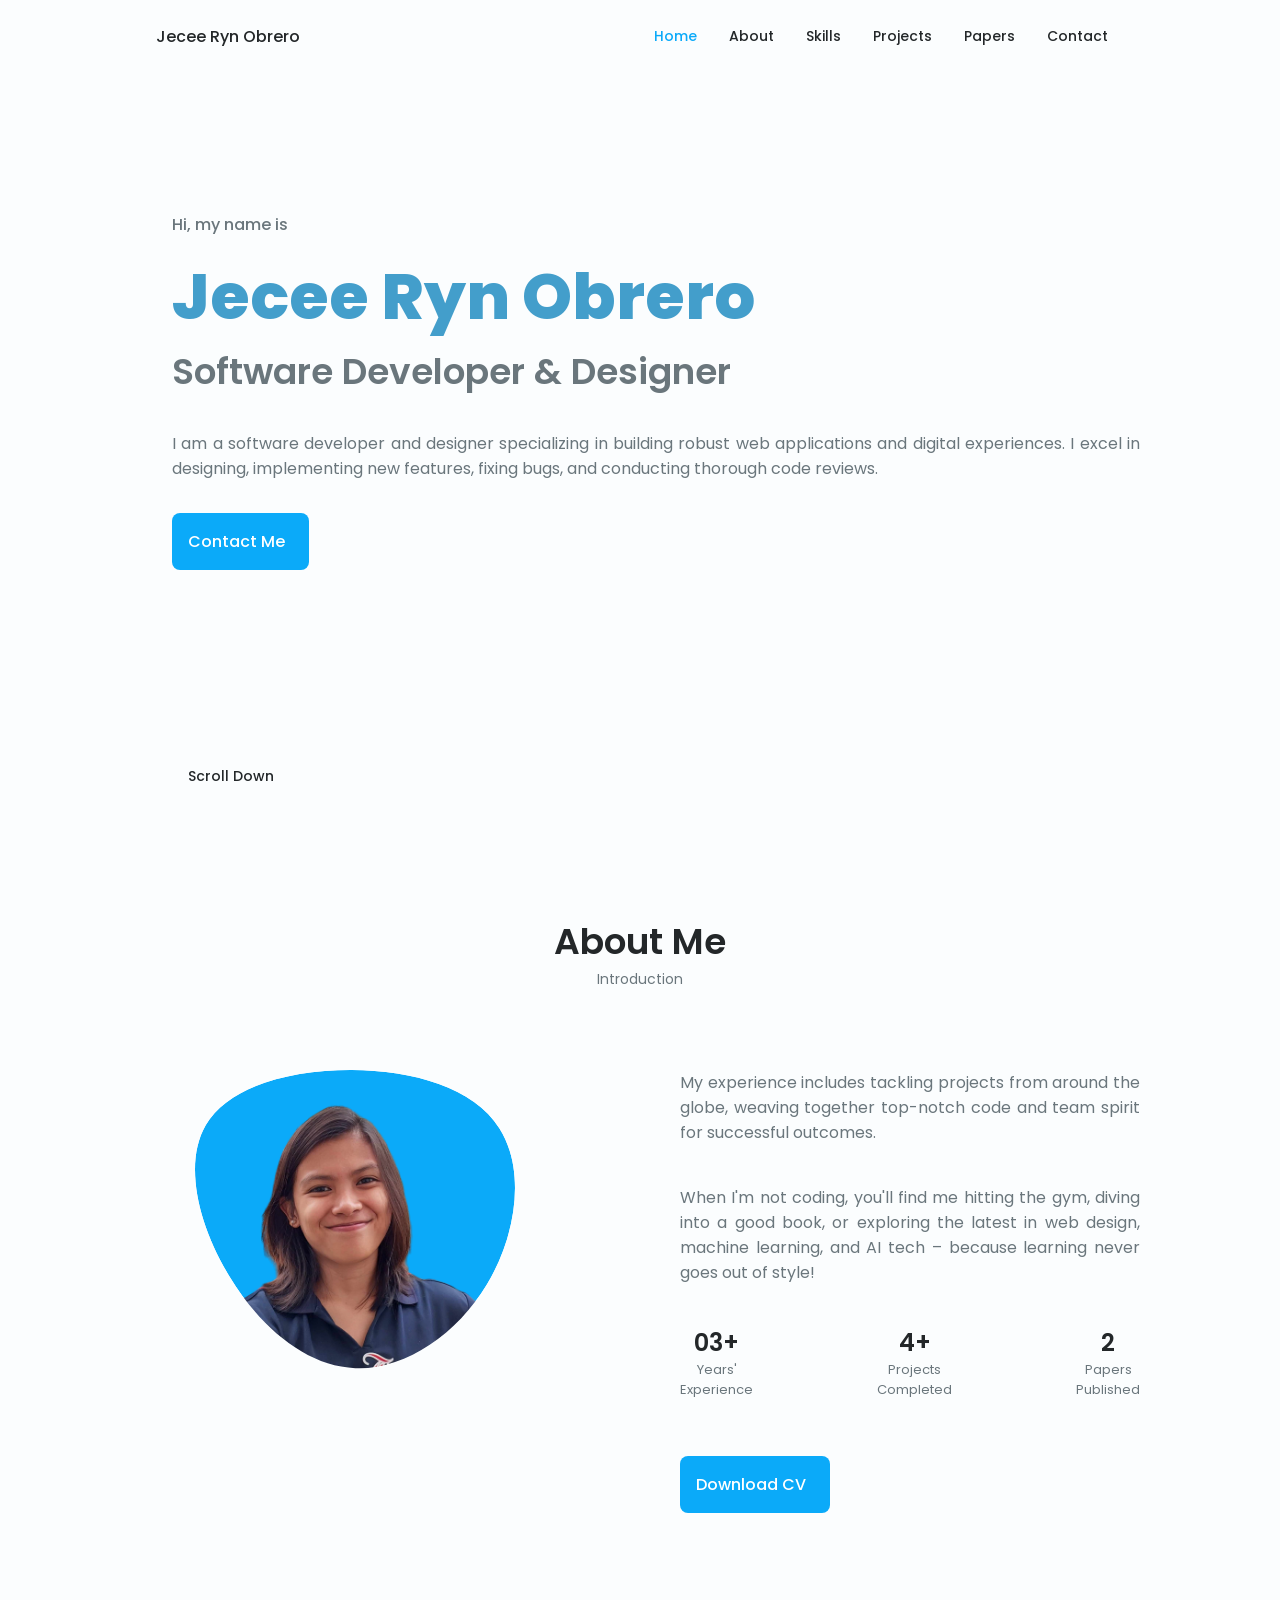
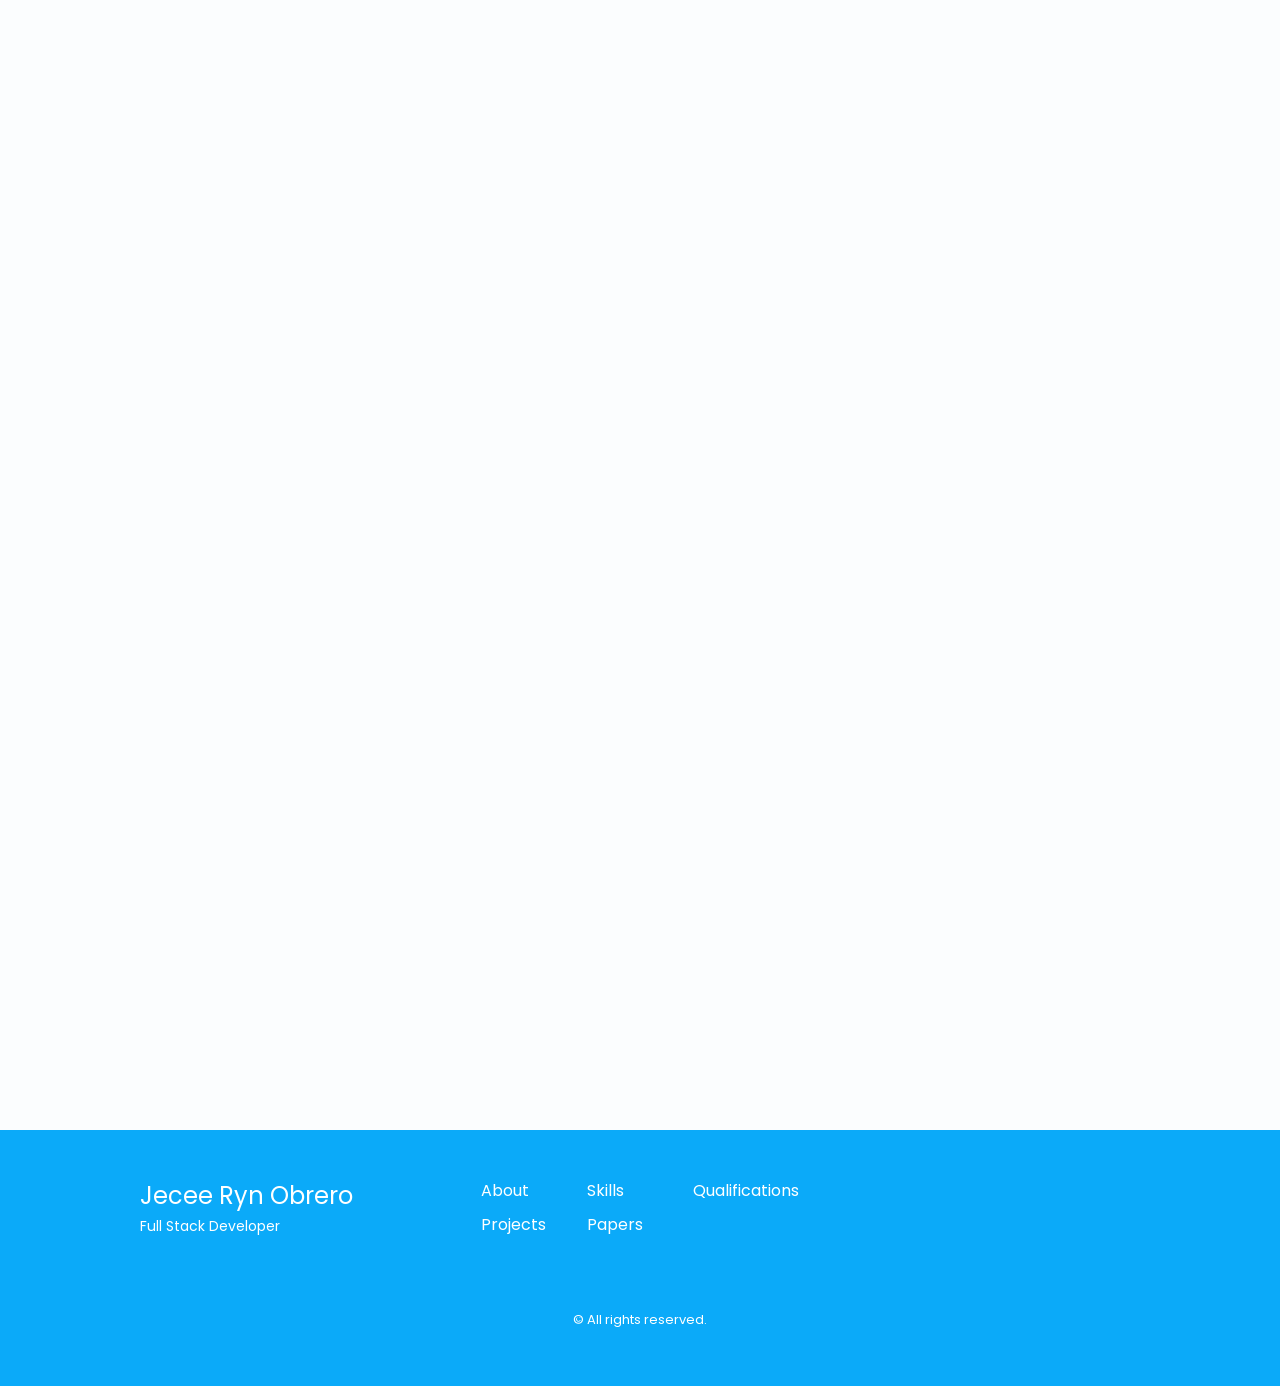
==== index.html @ e891c334 "Update qualifications, projects, and resume" ====
<!DOCTYPE html>
    <html lang="en">
    <head>
        <meta charset="UTF-8">
        <meta name="viewport" content="width=device-width, initial-scale=1.0">
       
        <!--==================== UNICONS ====================-->
        <link rel="stylesheet" href="https://unicons.iconscout.com/release/v4.0.0/css/line.css">
        
        <!--==================== SWIPER CSS ====================-->
        <link rel="stylesheet" href="assets/css/swiper-bundle.min.css">
        
        <!--==================== CSS ====================-->
        <link rel="stylesheet" href="assets/css/styles.css">

        <!--==================== TITLE and Meta Tags ====================-->
        <title>Jecee Ryn Obrero's Portfolio</title>
        <link rel="icon" type="image/png" href="assets/img/JECEE.png">

        <!-- HTML Meta Tags -->
        <meta name="description" content="A software developer specializing in building robust web applications and digital experiences.">

        <!-- Google tag (gtag.js) -->
        <script async src="https://www.googletagmanager.com/gtag/js?id=G-2367QRTG56"></script>
        <script src="https://code.jquery.com/jquery-3.6.0.min.js"></script>
        <script>
        window.dataLayer = window.dataLayer || [];
        function gtag(){dataLayer.push(arguments);}
        gtag('js', new Date());
        gtag('config', 'G-2367QRTG56');
        </script>

    </head>

    <body>
        <!--==================== HEADER ====================-->
        <header class="header" id="header">
            <nav class="nav container">
                <a href="#" class="nav__logo">Jecee Ryn Obrero</a>

                <div class="nav__menu" id="nav-menu">
                    <ul class="nav__list grid">
                        <li class="nav__item">
                            <a href="#home" class="nav__link active-link">
                                <i class="uil uil-estate nav__icon"></i> Home
                            </a>
                        </li>
                        <li class="nav__item">
                            <a href="#about" class="nav__link">
                                <i class="uil uil-user nav__icon"></i> About
                            </a>
                        </li>
                        <li class="nav__item">
                            <a href="#skills" class="nav__link">
                                <i class="uil uil-file-alt nav__icon"></i> Skills
                            </a>
                        </li>
                        <li class="nav__item">
                            <a href="#projects" class="nav__link">
                                <i class="uil uil-briefcase-alt nav__icon"></i> Projects
                            </a>
                        </li>
                        <li class="nav__item">
                            <a href="#paper" class="nav__link">
                                <i class="uil uil-scenery nav__icon"></i> Papers
                            </a>
                        </li>
                        <li class="nav__item">
                            <a href="#contact" class="nav__link">
                                <i class="uil uil-message nav__icon"></i> Contact
                            </a>
                        </li>
                    </ul>
                    <i class="uil uil-times nav__close" id="nav-close"></i>
                </div>

                <div class="nav__btns">
                    <!-- Theme Change Buttons -->
                    <i class="uil uil-moon change-theme" id="theme-button"></i>

                    <div class="nav__toggle" id="nav-toggle">
                        <i class="uil uil-apps"></i>
                    </div>
                </div>
            </nav>
        </header>

        <!--==================== MAIN ====================-->
        <main class="main">
            <!--==================== HOME ====================-->
            <section class="home section" id="home" data-id="home">
                <div class="home__container container grid">
                    <div class="home__content grid">
                        <div class="home__social">
                            <a href="https://www.linkedin.com/in/jecee-ryn-obrero/" target="_blank" class="home__social-icon">
                                <i class="uil uil-linkedin-alt"></i>
                            </a>
                            <a href="https://ieeexplore.ieee.org/author/37089257868" target="_blank" class="home__social-icon">
                                <i class="uil uil-book-open"></i>
                            </a>
                            <a href="https://github.com/jeceeobrero" target="_blank" class="home__social-icon">
                                <i class="uil uil-github-alt"></i>
                            </a>
                        </div>

                        <div class="home__data">
                            <h4 class="home__subtitle">Hi, my name is</h4>
                            <h1 class="home__title">Jecee Ryn Obrero</h1>
                            <h3 id="typing-text" class="home__position"></h3>
                            <p class="home__description">
                                I am a software developer and designer specializing in building robust web applications and digital experiences. 
                                I excel in designing, implementing new features, fixing bugs, and conducting thorough code reviews. 
                            </p>
                            <a href="#contact" class="button button--flex">
                                Contact Me <i class="uil uil-message button__icon"></i>
                            </a>
                        </div>
                    </div>

                    <div class="home__scroll">
                        <a href="#about" class="home__scroll-button button--flex">
                            <i class="uil uil-mouse-alt home__scroll-mouse"></i>
                            <span class="home__scroll-name">Scroll Down</span>
                            <i class="uil uil-arrow-down home__scroll-arrow"></i>
                        </a>
                    </div>
                </div>
            </section>

            <!--==================== ABOUT ====================-->
            <section class="about section" id="about" data-id="about">
                <h2 class="section__title">About Me</h2>
                <span class="section__subtitle">Introduction</span>

                <div class="about__container container grid">
                    <div class="about__img" alt="Jecee Ryn Obrero">
                        <svg class="home__blob" viewBox="0 0 200 187" xmlns="http://www.w3.org/2000/svg" xmlns:xlink="http://www.w3.org/1999/xlink">
                            <mask id="mask0" mask-type="alpha">
                                <path d="M190.312 36.4879C206.582 62.1187 201.309 102.826 182.328 134.186C163.346 165.547 
                                130.807 187.559 100.226 186.353C69.6454 185.297 41.0228 161.023 21.7403 129.362C2.45775 
                                97.8511 -7.48481 59.1033 6.67581 34.5279C20.9871 10.1032 59.7028 -0.149132 97.9666 
                                0.00163737C136.23 0.303176 174.193 10.857 190.312 36.4879Z"/>
                            </mask>
                            <g mask="url(#mask0)">
                                <path d="M190.312 36.4879C206.582 62.1187 201.309 102.826 182.328 134.186C163.346 
                                165.547 130.807 187.559 100.226 186.353C69.6454 185.297 41.0228 161.023 21.7403 
                                129.362C2.45775 97.8511 -7.48481 59.1033 6.67581 34.5279C20.9871 10.1032 59.7028 
                                -0.149132 97.9666 0.00163737C136.23 0.303176 174.193 10.857 190.312 36.4879Z"/>

                                <image class="home__blob-img" x='12' y='18' xlink:href="assets/img/JECEE.png"/>
                            </g>
                        </svg>
                    </div>


                    <div class="about__data">
                        <p class="about__description">
                            My experience includes tackling projects from around the globe, weaving together top-notch code and team spirit for successful outcomes.
                        </p>
                        <p class="about__description">
                            When I'm not coding, you'll find me hitting the gym, diving into a good book, or exploring the latest in 
                            web design, machine learning, and AI tech – because learning never goes out of style!
                        </p>
                        <div class="about__info">
                            <div>
                                <span class="about__info-title">03+</span>
                                <span class="about__info-name">Years' <br> Experience</span>
                            </div>

                            <div>
                                <span class="about__info-title">4+</span>
                                <span class="about__info-name">Projects <br> Completed</span>
                            </div>

                            <div>
                                <span class="about__info-title">2</span>
                                <span class="about__info-name">Papers <br> Published</span>
                            </div>
                        </div>

                        <div class="about__buttons">
                            <a download="" href="assets/pdf/OBRERO_RESUME_UPDATED.pdf" class="button button--flex">
                                Download CV<i class="uil uil-download-alt button__icon"></i>
                            </a>
                        </div>
                    </div>
                </div>
            </section>

            <!--==================== SKILLS ====================-->
            <section class="skills section" id="skills" data-id="skills">
                <h2 class="section__title">Skills</h2>
                <span class="section__subtitle">Competence</span>

                <div class="skills__container container grid">
                    <div>
                        <!--==================== SKILLS 1 ====================-->
                        <div class="skills__content">
                            <div class="skills__header">
                                <i class="uil uil-arrow skills__icon skills__icon"></i>
                                <div>
                                    <h1 class="skills__titles">Frontend</h1>
                                </div>
                            </div>

                            <div class="skills__list grid">
                                <div class="skills__data">
                                    <div class="skills__titles">
                                        <h3 class="skills__name">HTML</h3>
                                    </div>
                                </div>

                                <div class="skills__data">
                                    <div class="skills__titles">
                                        <h3 class="skills__name">CSS3</h3>
                                    </div>
                                </div> 

                                <div class="skills__data">
                                    <div class="skills__titles">
                                        <h3 class="skills__name">Bootstrap</h3>
                                    </div>
                                </div>

                                <div class="skills__data">
                                    <div class="skills__titles">
                                        <h3 class="skills__name">JavaScript</h3>
                                    </div>
                                </div>

                                <div class="skills__data">
                                    <div class="skills__titles">
                                        <h3 class="skills__name">ReactJS</h3>
                                    </div>
                                </div>

                                <div class="skills__data">
                                    <div class="skills__titles">
                                        <h3 class="skills__name">Angular</h3>
                                    </div>
                                </div>

                            </div>
                        </div>

                        <!--==================== SKILLS 2 ====================-->
                        <div class="skills__content">
                            <div class="skills__header">
                                <i class="uil uil-cloud skills__icon"></i>
                                <div>
                                    <h1 class="skills__titles">Cloud Services</h1>
                                </div>
                            </div>

                            <div class="skills__list grid">
                                <div class="skills__data">
                                    <div class="skills__titles">
                                        <h3 class="skills__name">AWS</h3>
                                    </div>
                                </div>

                                <div class="skills__data">
                                    <div class="skills__titles">
                                        <h3 class="skills__name">Microsoft Azure</h3>
                                    </div>
                                </div>

                            </div>
                        </div>                        
                    </div>

                    <div>
                        <!--==================== SKILLS 3 ====================-->
                        <div class="skills__content">
                            <div class="skills__header">
                                <i class="uil uil-brackets-curly skills__icon"></i>
                                <div>
                                    <h1 class="skills__titles">Backend</h1>
                                </div>
                            </div>

                            <div class="skills__list grid">
                                <div class="skills__data">
                                    <div class="skills__titles">
                                        <h3 class="skills__name">Python</h3>
                                    </div>
                                </div>

                                <div class="skills__data">
                                    <div class="skills__titles">
                                        <h3 class="skills__name">Java</h3>
                                    </div>
                                </div>

                                <div class="skills__data">
                                    <div class="skills__titles">
                                        <h3 class="skills__name">PHP</h3>
                                    </div>
                                </div>

                                <div class="skills__data">
                                    <div class="skills__titles">
                                        <h3 class="skills__name">C#</h3>
                                    </div>
                                </div>

                            </div>
                        </div>  

                        <!--==================== SKILLS 4 ====================-->
                        <div class="skills__content">
                            <div class="skills__header">
                                <i class="uil uil-code-branch skills__icon"></i>
                                <div>
                                    <h1 class="skills__titles">Tools</h1>
                                </div>
                            </div>

                            <div class="skills__list grid">

                                <div class="skills__data">
                                    <div class="skills__titles">
                                        <h3 class="skills__name">Git | GitHub</h3>
                                    </div>
                                </div>
                                
                                <div class="skills__data">
                                    <div class="skills__titles">
                                        <h3 class="skills__name">Jira</h3>
                                        <!--<span class="skills__number">Proficient</span>--> 
                                    </div>
                                </div>

                                <div class="skills__data">
                                    <div class="skills__titles">
                                        <h3 class="skills__name">Confluence</h3>
                                    </div>
                                </div>

                                <div class="skills__data">
                                    <div class="skills__titles">
                                        <h3 class="skills__name">Docker</h3>
                                    </div>
                                </div>

                            </div>
                        </div>  

                    </div> 

                    <div>
                        <!--==================== SKILLS 5 ====================-->
                        <div class="skills__content">
                            <div class="skills__header">
                                <i class="uil uil-database skills__icon"></i>
                                <div>
                                    <h1 class="skills__titles">Database</h1>
                                </div>
                            </div>

                            <div class="skills__list grid">
                                <div class="skills__data">
                                    <div class="skills__titles">
                                        <h3 class="skills__name">SQL</h3>
                                    </div>
                                </div>

                                <div class="skills__data">
                                    <div class="skills__titles">
                                        <h3 class="skills__name">MySQL</h3>
                                    </div>
                                </div>

                                <div class="skills__data">
                                    <div class="skills__titles">
                                        <h3 class="skills__name">PostgreSQL</h3>
                                    </div>
                                </div>

                                <div class="skills__data">
                                    <div class="skills__titles">
                                        <h3 class="skills__name">Oracle</h3>
                                    </div>
                                </div>

                            </div>
                        </div>  

                        <!--==================== SKILLS 6 ====================-->
                        <div class="skills__content">
                            <div class="skills__header">
                                <i class="uil uil-edit skills__icon"></i>
                                <div>
                                    <h1 class="skills__titles">Design & CMS</h1>
                                </div>
                            </div>

                            <div class="skills__list grid">

                                <div class="skills__data">
                                    <div class="skills__titles">
                                        <h3 class="skills__name">Figma</h3>
                                    </div>
                                </div>
                                
                                <div class="skills__data">
                                    <div class="skills__titles">
                                        <h3 class="skills__name">Adobe Photoshop</h3>
                                        <!--<span class="skills__number">Proficient</span>--> 
                                    </div>
                                </div>

                                <div class="skills__data">
                                    <div class="skills__titles">
                                        <h3 class="skills__name">Google Sites</h3>
                                    </div>
                                </div>

                                <div class="skills__data">
                                    <div class="skills__titles">
                                        <h3 class="skills__name">WordPress</h3>
                                    </div>
                                </div>

                            </div>
                        </div>  

                    </div>
                </div>
            </section>

            <!--==================== QUALIFICATION ====================-->
            <section class="qualification section">
                <h2 class="section__title">Qualifications</h2>
                <span class="section__subtitle">Professional and Academic Career</span>

                <div class="qualification__container container">
                    <div class="qualification__tabs">
                        <div class="qualification__button button--flex qualification__active" data-target="#work">
                            <i class="uil uil-briefcase-alt qualification__icon"></i>
                            Work
                        </div>
                        <div class="qualification__button button--flex" data-target="#education">
                            <i class="uil uil-graduation-cap qualification__icon"></i>
                            Education
                        </div>
                    </div>
                    <div class="qualification__sections">
                        <div class="qualification__content qualification__active" data-content id="work">
                            <!--==================== QUALIFICATION  1 ====================-->
                            <div class="qualification__data">
                               <div></div>
                               <div>
                                   <span class="qualification__rounder"></span>
                                   <span class="qualification__line"></span>
                               </div>

                               <div>
                                    <h3 class="qualification__title">Fullstack Developer and UI/UX Designer</h3>
                                    <span class="qualification__subtitle">Offsure</span>
                                    <span class="qualification__achievements">Achievements:</span>
                                    <ul class="qualification__description">
                                        <li>Led the UI/UX redesign and development of new features for an existing application, resulting in increased client acquisition</li>
                                    </ul>
                               </div>

                           </div>

                            <!--==================== QUALIFICATION  2 ====================-->
                            <div class="qualification__data">
                               <div>
                                   <h3 class="qualification__title">Associate Technical Specialist II</h3>
                                   <span class="qualification__subtitle">Alliance Software Inc.</span>
                                   <span class="qualification__achievements">Achievements:</span>
                                   <ul class="qualification__description">
                                        <li>Spearheaded the overhaul of a large-scale system and led team in software design, bug fixes, enhancements, and new features</li>
                                    </ul>
                               </div>
                               <div>
                                   <span class="qualification__rounder"></span>
                                   <span class="qualification__line"></span>
                               </div>
                           </div>

                            <!--==================== QUALIFICATION  3 ====================-->
                            <div class="qualification__data">
                               <div></div>
                               <div>
                                   <span class="qualification__rounder"></span>
                                   <span class="qualification__line"></span>
                               </div>

                               <div>
                                    <h3 class="qualification__title">Technical Specialist II</h3>
                                    <span class="qualification__subtitle">Alliance Software Inc.</span>
                                    <span class="qualification__achievements">Achievements:</span>
                                    <ul class="qualification__description">
                                        <li>Implemented best practices and optimized API usage and provided training to new members for rapid onboarding</li>
                                    </ul>
                               </div>

                           </div>

                            <!--==================== QUALIFICATION  4 ====================-->
                            <div class="qualification__data">
                                <div>
                                    <h3 class="qualification__title">Intern</h3>
                                    <span class="qualification__subtitle">Accenture</span>
                                    <span class="qualification__achievements">Achievements:</span>
                                    <ul class="qualification__description">
                                        <li>Created test conditions/scripts, and log defects ensuring quality assurance of the project</li>
                                    </ul>
                                </div>
                                <div>
                                    <span class="qualification__rounder"></span>
                                    <span class="qualification__line"></span>
                                </div>
                            </div>

                            <!--==================== QUALIFICATION  5 ====================-->
                            <div class="qualification__data">
                                <div></div>
                                <div>
                                    <span class="qualification__rounder"></span>
                                    <span class="qualification__line"></span>
                                </div>
 
                                <div>
                                    <h3 class="qualification__title">Web Designer and Developer</h3>
                                    <span class="qualification__subtitle">Women's Real Estate Investors Network</span>
                                    <span class="qualification__achievements">Achievements:</span>
                                    <ul class="qualification__description">
                                        <li>Designed, developed, and published websites for client's real estate businesses</li>
                                    </ul>
                                </div>
 
                            </div>

                            <div class="qualification__data">
                                <div>
                                </div>
                                <div>
                                <span class="qualification__rounder"></span>
                                </div>
                            </div>
                       </div>

                       <div class="qualification__content" data-content id="education">
                        <!--==================== QUALIFICATION 2 ====================-->
                        <div class="qualification__data">
                           <div>
                                <span class="qualification__degree">B.S.</span>
                                <h3 class="qualification__title">Computer Science</h3>
                                <span class="qualification__subtitle">Cebu Institute of Technology - University</span>
                                <div class="qualification__calendar">
                                    <i class="uil uil-calendar-alt"></i>
                                    2022
                                </div>
                                <ul class="qualification__description">
                                    <li>Graduated as Magna Cum Laude with 4.86 / 5.00 GPA</li>
                                    <li>Presented and published 2 papers in IEEE</li>
                                    <li>Passed the PhilNITS FE</li>
                                </ul>
                           </div>
                           <div>
                               <span class="qualification__rounder"></span>
                               <span class="qualification__line"></span>
                           </div>
                       </div>

                        <!--==================== QUALIFICATION  3 ====================-->
                        <div class="qualification__data">
                           <div>
                           </div>
                           <div>
                               <span class="qualification__rounder"></span>
                           </div>
                       </div>
                   </div>

                    </div>
                </div>
            </section>

            <!--==================== PROJECTS ====================-->
            <section class="projects section" id="application" data-id="application">
                <h2 class="section__title">Application Projects</h2>
                <span class="section__subtitle">Involved Application Projects</span>

                <div class="projects__container container grid">
                    <!--==================== PROJECTS 1 ====================-->
                    <div class="projects__content">
                        <div class="projects__description">
                            <i class="uil uil-globe projects__icon"></i>
                            <h3 class="projects__title">Enterprise Sustainable Procurement Analytics Platform</h3>
                        </div>
                    </div> 

                    <!--==================== PROJECTS 2 ====================-->
                    <div class="projects__content">
                        <div class="projects__description">
                            <i class="uil uil-house-user projects__icon"></i>
                            <h3 class="projects__title">Real Estate Web Applications</h3>
                        </div>
                    </div> 

                    <!--==================== PROJECTS 3 ====================-->
                    <div class="projects__content">
                        <div class="projects__description">
                            <i class="uil uil-server-network projects__icon"></i>
                            <h3 class="projects__title">Network Information System</h3>
                        </div>
                    </div>         

                    <!--==================== PROJECTS 4 ====================-->
                    <div class="projects__content">
                        <div class="projects__description">
                            <i class="uil uil-shopping-bag projects__icon"></i>
                            <h3 class="projects__title">ECommerce Application</h3>
                        </div>
                    </div>

                    <!--==================== PROJECTS 5 ====================-->
                    <div class="projects__content">
                        <div class="projects__description">
                            <i class="uil uil-plane-departure projects__icon"></i>
                            <h3 class="projects__title">Flight Booking System</h3>
                        </div>
                    </div>
            </section>

            <section class="projects section" id="projects" data-id="projects">
                <h2 class="section__title">Design</h2>
                <span class="section__subtitle">Involved Design Projects</span>

                <div class="projects__container container grid">
                    <!--==================== PROJECTS 1 ====================-->
                    
                    
                    <a class="projects__content" href="https://drive.google.com/file/d/1H7ze2sRwPQAhQXgrDCqVDUmUaeNRZHrE/view?usp=sharing" target="_blank">
                        <img src="assets/img/SKRRT_Scooter_App.png" alt="SKRRT- Your scooter-for-rent app"/>
                        <div class="projects__description">
                            <h3 class="projects__title">SKRRT: Your scooter-for-rent app</h3>
                        </div>
                    </a> 

                    <!--==================== PROJECTS 2 ====================-->
                    <a class="projects__content" href="https://drive.google.com/file/d/1cMtzbUcPEGcaWKsAQ1WYVLil0yR4msB2/view?usp=sharing" target="_blank">
                        <img src="assets/img/OpenUp.png" alt="OpenUp: Emotional Support System"/>
                        <div class="projects__description">
                            <h3 class="projects__title">OpenUp: Emotional Support System</h3>
                        </div>
                    </a>         

                    <!--==================== PROJECTS 3 ====================-->
                    <a class="projects__content" href="https://drive.google.com/file/d/16L7Gs1FX58wI9rsTeuaMsw5BenG6Ede-/view?usp=sharing" target="_blank">
                        <img src="assets/img/Posture_Analysis.png" alt="Table Tennis Posture Analysis System"/>
                        <div class="projects__description">
                            <h3 class="projects__title">Table Tennis Posture Analysis System</h3>
                        </div>
                    </a>

                    <!--==================== PROJECTS 4 ====================-->
                    <a class="projects__content" href="https://drive.google.com/file/d/1odJHJcaeMHfOISu_xh1o84gNvySs6eWV/view?usp=sharing" target="_blank">
                        <img src="assets/img/TeknoDocs.png" alt="TeknoDocs"/>
                        <div class="projects__description">
                            <h3 class="projects__title">TeknoDocs: Your Tek-Assistance Provider</h3>
                        </div>
                    </a>
            </section>

            <!--==================== PAPERS ====================-->
            <section class="paper section" id="paper" data-id="paper">
                <h2 class="section__title">Papers</h2>
                <span class="section__subtitle">Published Papers</span>
                
                <div class="paper__container container swiper">
                    <div class="swiper-wrapper">
                        <!--==================== PAPER 1 ====================-->
                        <div class="paper__content grid swiper-slide">
                            <img 
                                src="assets/img/computer_assisted_table_tennis_posture_paper.gif" 
                                alt="Computer-assisted Table Tennis Posture Analysis using Machine Learning" 
                                class="paper__img"
                            >

                            <div class="paper__dat">
                                <h3 class="paper__title">Computer-assisted Table Tennis Posture Analysis using Machine Learning</h3>
                                <p class="paper__description">
                                    Performs assessment on the key technical skills of a table tennis player 
                                    to help coaches and players analyze and evaluate their performance for improvements in lacking areas
                                </p>
                                <a href="https://ieeexplore.ieee.org/document/9936806">
                                    Read
                                    <i class="uil uil-arrow-right button__icon"></i>
                                </a>
                            </div>
                        </div>   

                         <!--==================== PAPER 2 ====================-->
                        <div class="paper__content grid swiper-slide">
                            <img src="assets/img/physical_distance_paper.png" alt="Physical Distance and Crowd Monitoring System using YOLOv3" class="paper__img">

                            <div class="paper__dat">
                                <h3 class="paper__title">Physical Distance and Crowd Monitoring System using YOLOv3</h3>
                                <p class="paper__description">
                                    Monitors physical distance and crowd density of a specified area or the region of interest 
                                    using You Only Look Once Version 3 (YOLOv3).
                                </p>
                                <a href="https://ieeexplore.ieee.org/document/9681447">
                                    Read
                                    <i class="uil uil-arrow-right button__icon"></i>
                                </a>
                            </div>
                        </div>
                    </div>

                        <!-- Add Arrows -->
                        <div class="swiper-button-next">
                            <i class="uil uil-angle-right-b swiper-paper-icon"></i>
                        </div>
                        <div class="swiper-button-prev">
                            <i class="uil uil-angle-left-b swiper-paper-icon"></i>
                        </div>

                        <!-- Add Pagination -->
                        <div class="swiper-pagination"></div>
                </div>
            </section>

            <!--==================== CONTACT ME ====================-->
            <section class="contact section" id="contact" data-id="contact">
                <h2 class="section__title">Contact Me</h2>
                <span class="section__subtitle">Get in Touch</span>

                <div class="contact__container container grid">
                    <div>
                        <p>Call or email me at the following:</p>
                        <br>
                        <div class="contact__information">
                            <i class="uil uil-phone contact__icon"></i>
                            <div>
                                <h3 class="contact__title">Call Me</h3>
                                <span class="contact__subtitle">+63-921-9236-730</span>
                            </div>
                        </div>

                        <div class="contact__information">
                            <i class="uil uil-envelope contact__icon"></i>

                            <div>
                                <h3 class="contact__title">Email</h3>
                                <p><a class="contact__subtitle" href="mailto:jeceerynobrero@gmail.com">jeceerynobrero@gmail.com</a></p>
                            </div>
                        </div>

                        <div class="contact__information">
                            <i class="uil uil-map-marker contact__icon"></i>

                            <div>
                                <h3 class="contact__title">Location</h3>
                                <span class="contact__subtitle">Philippines</span>
                            </div>
                        </div>
                    </div>

                    <div class="contact__map grid">
                        <iframe 
                            src="https://www.google.com/maps/embed?pb=!1m18!1m12!1m3!1d3926.169265250899!2d123.85461897588738!3d10.247928818717787!2m3!1f0!2f0!3f0!3m2!1i1024!2i768!4f13.1!3m3!1m2!1s0x33a99ce95cd43169%3A0x67e14a9a9d995679!2sTangke%2C%20Talisay%2C%20Cebu!5e0!3m2!1sen!2sph!4v1718899090184!5m2!1sen!2sph" 
                            width="100%" height="100%" style="border:0;" allowfullscreen="" loading="lazy" referrerpolicy="no-referrer-when-downgrade">
                        </iframe>
                    </div>
                </div>
            </section>
        </main>

        <!--==================== FOOTER ====================-->
        <footer class="footer">
            <div class="footer__bg">
                <div class="footer__container container grid">
                    <div>
                        <a href="#" class="footer__title">Jecee Ryn Obrero</a><br>
                        <span class="footer__subtitle">Full Stack Developer</span>
                    </div>

                    <ul class="footer__links">
                        <li>
                            <a href="#about" class="footer__link">About</a>
                        </li>
                        <li>
                            <a href="#skills" class="footer__link">Skills</a>
                        </li>
                        <li>
                            <a href="#qualifications" class="footer__link">Qualifications</a>
                        </li>
                        <li>
                            <a href="#projects" class="footer__link">Projects</a>
                        </li>
                        <li>
                            <a href="#paper" class="footer__link">Papers</a>
                        </li>
                    </ul>

                    <div class="footer__socials">
                        <a href="https://www.linkedin.com/in/jecee-ryn-obrero/" target="_blank" class="footer__social">
                            <i class="uil uil-linkedin-alt"></i>
                        </a>

                        <a href="https://ieeexplore.ieee.org/author/37089257868" target="_blank" class="footer__social">
                            <i class="uil uil-book-open"></i>
                        </a>

                        <a href="https://github.com/jeceeobrero" target="_blank" class="footer__social">
                            <i class="uil uil-github-alt"></i>
                        </a>

                    </div>
                </div>

                <p class="footer__copy">&#169; All rights reserved.</p>
            </div>
        </footer>
        
        <!--==================== SCROLL TOP ====================-->
        <a href="" class="scrollup" id="scroll-up">
            <i class="uil uil-arrow-up scrollup__icon"></i>
        </a>

        <!--==================== SWIPER JS ====================-->
        <script src="assets/js/swiper-bundle.min.js"></script>

        <!--==================== MAIN JS ====================-->
        <script src="assets/js/main.js"></script>
    </body>
</html>
---- assets/css/styles.css ----
/*==================== GOOGLE FONTS ====================*/
@import url("https://fonts.googleapis.com/css2?family=Poppins:wght@400;500;600&display=swap");

/*==================== VARIABLES CSS ====================*/
:root {
    --header-height: 3rem;

    /*========== Colors ==========*/
    --hue-color: 200;

    /* HSL color mode first color --> Hex	#f9660b*/
    --first-color: hsl(var(--hue-color), 95%, 51%);  
    --first-color-second: hsl(var(--hue-color), 95%, 51%);
    --first-color-alt: hsl(var(--hue-color), 57%, 53%);
    --first-color-lighter: hsl(var(--hue-color), 92%, 85%);
    --title-color: hsl(var(--hue-color), 8%, 15%);
    --text-color: hsl(var(--hue-color), 8%, 45%);
    --text-color-light: hsl(var(--hue-color), 8%, 65%);
    --input-color: hsl(var(--hue-color), 70%, 96%);
    --body-color: hsl(var(--hue-color), 60%, 99%);
    --container-color: #fff;
    --scroll-bar-color: hsl(var(--hue-color), 12%, 90%);
    --scroll-thumb-color: hsl(var(--hue-color), 12%, 80%);

    /*========== Font and typography ==========*/
    --body-font: 'Poppins', sans-serif;

    /* .5rem = 8px, 1rem = 16px, 1.5rem = 24px ... */
    --big-font-size: 4rem;
    --h1-font-size: 1.5rem;
    --h2-font-size: 1.25rem;
    --h3-font-size: 1.125rem;
    --normal-font-size: .938rem;
    --small-font-size: .813rem;
    --smaller-font-size: .75rem;

    /*========== Font weight ==========*/
    --font-medium: 500;
    --font-semi-bold: 600;
    --font-large-bold: 800;

    /*========== Margenes Bottom ==========*/
    /* .25rem = 4px, .5rem = 8px, .75rem = 12px ... */
    --mb-0-25: .25rem;
    --mb-0-5: .5rem;
    --mb-0-75: .75rem;
    --mb-1: 1rem;
    --mb-1-5: 1.5rem;
    --mb-2: 2rem;
    --mb-2-5: 2.5rem;
    --mb-3: 3rem;

    /*========== z index ==========*/
    --z-tooltip: 10;
    --z-fixed: 100;
    --z-modal: 1000;
}

/* Font size for large devices */
@media screen and (min-width: 968px) {
    :root {
        --big-font-size: 4rem;
        --h1-font-size: 2.25rem;
        --h2-font-size: 1.5rem;
        --h3-font-size: 1.25rem;
        --normal-font-size: 1rem;
        --small-font-size: .875rem;
        --smaller-font-size: .813rem;
    }
}

/*========== Variables Dark theme ==========*/
body.dark-theme{
  --first-color-second: hsl(var(--hue-color), 29%, 16%);
  --title-color: hsl(var(--hue-color), 8%, 95%);
  --text-color: hsl(var(--hue-color), 8%, 75%);
  --input-color: hsl(var(--hue-color), 29%, 16%);
  --body-color: hsl(var(--hue-color), 28%, 12%);
  --container-color: hsl(var(--hue-color), 29%, 16%);
  --scroll-bar-color: hsl(var(--hue-color), 12%, 48%);
  --scroll-thumb-color: hsl(var(--hue-color), 12%, 36%);
}

/*========== Button Dark/Light ==========*/
.nav__btns{
  display: flex;
  align-items: center;
}

.change-theme{
  font-size: 1.25rem;
  color: var(--title-color);
  margin-right: var(--mb-1);
  cursor: pointer;
}

.change-theme:hover{
  color: var(--first-color);
}

/*==================== BASE ====================*/
* {
  box-sizing: border-box;
  padding: 0;
  margin: 0;
}

html {
  scroll-behavior: smooth;
}

body {
  margin: 0 0 var(--header-height) 0;
  font-family: var(--body-font);
  font-size: var(--normal-font-size);
  background-color: var(--body-color);
  color: var(--text-color);
}

h1 {
  color: var(--title-color);
  font-weight: var(--font-large-bold);
}

h2, h3, h4 {
  color: var(--title-color);
  font-weight: var(--font-semi-bold);
}

ul {
  list-style: none;
}

a {
  text-decoration: none;
}

img {
  max-width: 100%;
  height: auto;
}

/*==================== REUSABLE CSS CLASSES ====================*/
.section {
  padding: 2rem 0 4rem;
}

.section__title {
  font-size: var(--h1-font-size);
  color: var(--title-color);
}

.section__subtitle {
  display: block;
  font-size: var(--small-font-size);
  margin-bottom: var(--mb-5);
}

.section__title, 
.section__subtitle {
  text-align: center;
}

/*==================== LAYOUT ====================*/
.container {
  max-width: 1000px;
  margin-left: var(--mb-1-5);
  margin-right: var(--mb-1-5);
}

.grid {
  display: grid;
  gap: 1.5rem;
}

.header {
  width: 100%;
  position: fixed;
  bottom: 0;
  left: 0;
  z-index: var(--z-fixed);
  background-color: var(--body-color);
}

/*==================== NAV ====================*/
.nav{
  max-width: 968px;
  height: var(--header-height);
  display: flex;
  justify-content: space-between;
  align-items: center;
}

.nav__logo,
.nav__toggle{
  color: var(--title-color);
  font-weight: var(--font-medium);
}

.nav__logo:hover{
  color: var(--first-color);
}

.nav__toggle{
  font-size: 1.1rem;
  cursor: pointer;
}

.nav__toggle:hover{
  color: var(--first-color);
}

@media screen and (max-width: 767px) {
  .nav__menu{
    position: fixed;
    bottom: -100%;
    left: 0;
    width: 100%;
    background-color: var(--body-color);
    padding: 2rem 1.5rem 4rem;
    box-shadow: 0 -1px 4px rgba(0,0,0,.15);
    border-radius: 1.5rem 1.5rem 0 0;
    transition: .3s;
  }
}

.nav__list{
  grid-template-columns: repeat(3, 1fr);
  gap: 2rem;
}

.nav__link{
  display: flex;
  flex-direction: column;
  align-items: center;
  font-size: var(--small-font-size);
  color: var(--title-color);
  font-weight: var(--font-medium);
}

.nav__link:hover{
  color: var(--first-color);
}

.nav__icon{
  font-size: 1.2rem;

}

.nav__close{
  position: absolute;
  right: 1.3em;
  bottom: .5rem;
  font-size: 1.5rem;
  cursor: pointer;
  color: var(--first-color);
}

.nav__close:hover{
  color: var(--first-color-alt);
}


/* show menu */
.show-menu{
  bottom: 0;
}

/* Active link */
.active-link{
  color: var(--first-color);
}

/* Change background header */
.scroll-header{
  box-shadow: 0 -1px 4px rgba(0, 0, 0, .15);
}

/*==================== HOME ====================*/
.home__container{
  gap: 1rem;
}

.home__content{
  grid-template-columns: .5fr 3fr;
  align-items: center;
}

.home__social{
  display: grid;
  grid-template-columns: max-content;
  row-gap: 1rem;
}

.home__social-icon{
  font-size: 1.25rem;
  color: var(--first-color);
}

.home__social-icon:hover{
  color: var(--first-color-alt);
}

.home__blob{
  width: 200px;
  fill: var(--first-color);
}

.home__blob-img{
  width: 170px;
}

.home__title{
  font-size: var(--big-font-size);
  color: var(--first-color-alt)
}

.home__subtitle{
  font-size: var(--h4-font-size);
  color: var(--text-color);
  font-weight: var(--font-medium);
  margin-bottom: var(--mb-0-75);
}

.home__position {
  font-size: var(--h1-font-size);
  color: var(--text-color);
  margin-bottom: var(--mb-2);
}

.home__description{
  text-align: justify;
  text-justify: inter-word;
  margin-bottom: var(--mb-2);
}

.home__scroll{
   display: none;
}

.home__scroll-button{
  color: var(--first-color);
  transition: .3s;
}

.home__scroll-button:hover{
  transform: translateY(.25rem);
}

.home__scroll-mouse{
  font-size: 2rem;
}

.home__scroll-name{
  font-size: var(--small-font-size);
  color: var(--title-color);
  font-weight: var(--font-medium);
  margin-right: var(--mb-0-25);
}

.home__scroll-arrow{
  font-size: 1.25rem;
}


/*==================== BUTTONS ====================*/
.button{
  display: inline-block;
  background-color: var(--first-color);
  color: #FFF;
  padding: 1rem;
  border-radius: .5rem;
  font-weight: var(--font-medium);
}

.button:hover{
  background-color: var(--first-color-alt);
}

.button__icon{
  font-size: 1.25rem;
  margin-left: var(--mb-0-5);
  transition: .3s;
}

.button--white{
  background-color: #FFF;
  color: var(--first-color);
}

.button--white:hover{
  background-color: #FFF;
  /* color: var(--first-color); */
}

.button--flex{
  display: inline-flex;
  align-items: center;
}

.button--small{
  padding: .75rem 1rem;
}

.button--link{
  padding: 0;
  background-color: transparent;
  color: var(--first-color);
}

.button--link:hover{
  background-color: transparent;
  color: var(--first-color-alt);
}


/*==================== ABOUT ====================*/
.about__img{
  margin-bottom: auto;
  border-radius: .5rem;
  justify-self: center;
  align-self: center;
}

.about__description{
  text-align: justify;
  margin-bottom: var(--mb-2-5);
}


.about__info{
  display: flex;
  justify-content: space-evenly;
  margin-bottom: var(--mb-2-5);
}

.about__info-name{
  font-size: var(--smaller-font-size);
}

.about__info-title{
  font-size: var(--h2-font-size);
  font-weight: var(--font-semi-bold);
  color: var(--title-color);
}

.about__info-title,
.about__info-name{
  display: block;
  text-align: center;
}


.about__buttons{
  display: flex;
  justify-content: center;
  margin-top: 3.5em;
}

/*==================== SKILLS ====================*/
.skills__container{
  row-gap: 0;
  grid-template-columns: repeat(auto-fit, minmax(200px, 1fr));
}

.skills__header{
  display: flex;
  align-items: center;
  /* margin-bottom: var(--mb-2-5); */
  cursor: pointer;
}

.skills__icon,
.skills__arrow{
  font-size: 2rem;
  color: var(--first-color);
}


.skills__icon{
  margin-right: var(--mb-0-75);
}

.skills__title{
  font-size: var(--h3-font-size);
}

.skills__subtitle{
  font-size: var(--small-font-size);
  color: var(--text-color-light);
}

.skills__arrow{
  margin-left: auto;
  transition: .4s;
}


.skills__titles{
  display: flex;
  justify-content: space-between;
  margin-bottom: var(--mb-0-0);
}

.skills__name{
  font-size: var(--normal-font-size);
  font-weight: var(--font-medium);
  border-bottom: 3px solid var(--first-color); 
}


.skills__bar,
.skills__percantage{
  height: 5px;
  border-radius: .25rem;
}


.skills__bar{
  background-color: var(--first-color-lighter);
}


.skills__percantage{
  display: block;
  background-color: var(--first-color);
}

.skills__sys-code{
  width: 100%;
}

.skills__80{
  width: 80%;
}

.skills__60{
  width: 60%;
}

.skills__40{
  width: 40%;
}

.skills__20{
  width: 20%;
}

.skills__content {
  margin-bottom: var(--mb-3);
}

/*==================== QUALIFICATION ====================*/
.qualification{
  height: auto !important;
}

.qualification__tabs{
  display: flex;
  justify-content: space-evenly;
  margin-bottom: var(--mb-2);
}

.qualification__button{
  font-size: var(--h3-font-size);
  font-weight: var(--font-medium);
  cursor: pointer;
}

.qualification__button:hover{
  color: var(--first-color);
}

.qualification__icon{
  font-size: 1.8rem;
  margin-right: var(--mb-0-25);
}


.qualification__data{
  display: grid;
  grid-template-columns: 1fr max-content 1fr;
  column-gap: 1.5rem;
}

.qualification__title{
  font-size: .990rem;
  font-weight: var(--font-medium);
}

.qualification__subtitle{
  display: inline-block;
  font-size: var(--small-font-size);
  margin-bottom: var(--mb-1);
}
.qualification__degree{
  display: inline-block;
  font-size: var(--smaller-font-size);
  margin-bottom: var(--mb-0);
}

.qualification__calendar, .qualification__achievements{
  font-size: var(--smaller-font-size);
  color: var(--text-color-light);
  margin-bottom: var(--mb-1);
}

.qualification__description{
  font-size: var(--smaller-font-size);
  color: var(--text-color-light);
  list-style-type: '- ';
}

.qualification__description > li{
  margin-bottom: var(--mb-0-25);
}


.qualification__rounder{
  display: inline-block;
  width: 13px;
  height: 13px;
  background-color: var(--first-color);
  border-radius: 50%;
}


.qualification__line{
  display: block;
  width: 1px;
  height: 100%;
  background-color: var(--first-color);
  transform: translate(6px, -7px);

}

.qualification [data-content]{
  display: none;
}

.qualification__active[data-content]{
  display: block;
}

.qualification__button.qualification__active{
  color: var(--first-color);
}

/*==================== PROJECTS ====================*/
.projects{
  height: auto !important;
}

.projects__container{
  gap: 1.5rem;
  grid-template-columns: repeat(2, 1fr);
}

.projects__content{
  position: relative;
  background-color: var(--container-color);
  border-radius: .25rem;
  box-shadow: 0 2px 4px rgba(0, 0, 0, .15);
  transition: .3s;
}

.projects__description{
  padding: 2em;
}

.projects__content:hover{
  box-shadow: 0 4px 8px rgba(0, 0, 0, .15);
}

.projects__icon{
  display: block;
  font-size: 1.5rem;
  color: var(--first-color);
  margin-bottom: var(--mb-1);
}

.projects__title{
  font-size: var(--h3-font-size);
  margin-bottom: var(--mb-1);
  font-weight: var(--font-medium);
}

.projects__button{
  cursor: pointer;
  font-size: var(--small-font-size);
}

.projects__button:hover .button__icon{
  transform: translateX(.25rem);
}

.projects__content > img {
  height: 250px;
  overflow-y: scroll;
  overflow-x: hidden;
}

.projects__modal{
  position: fixed;
  top: 0;
  left: 0;
  right: 0;
  bottom: 0;
  background-color: rgba(0, 0, 0, .5);
  display: flex;
  align-items: center;
  justify-content: center;
  padding: 0 1rem;
  z-index: var(--z-modal);
  opacity: 0;
  visibility: hidden;
  transition: .3s;
}

.projects__modal-content{
  position: relative;
  background-color: var(--container-color);
  padding: 1.5rem;
  border-radius: .5rem;

}

.projects__modal-projects{
  row-gap: 1rem;
}

.projects__modal-project{
  display: flex;
}

.projects__modal-project-ind{
  display: flex;
  padding-left: 5%;
}

.projects__modal-title{
  font-size: var(--h3-font-size);
  font-weight: var(--font-medium);
  margin-bottom: var(--mb-1-5);
}

.projects__modal-close{
  position: absolute;
  top: 0.5rem;
  right: 0.5rem;
  font-size: 1.5rem;
  color: var(--first-color);
  cursor: pointer;
}

.projects__modal-icon{
  color: var(--first-color);
  margin-right: var(--mb-0-25);
}

/* Active Modal */
.active-modal{
  opacity: 1;
  visibility: visible;
}

/*==================== PAPER ====================*/
.paper {
  height: auto !important;
  margin-bottom: var(--mb-2-5);
}

.paper__container{
  overflow: initial;
}

.paper__content{
  padding: 0 1.5rem;
}

.paper__img{
  width: 500px;
  border-radius: .5rem;
  justify-self: center;
}

.paper__title{
  font-size: var(--h3-font-size);
  margin-bottom: var(--mb-0-5);
}

.paper__description{
  text-align: justify;
  margin-bottom: var(--mb-0-75);
}

.paper__button:hover .button__icon{
  transform: translateX(.25rem);
}

.swiper-button-prev::after,
.swiper-button-next::after{
  content: '';
}

.swiper-paper-icon{
  font-size: 2rem;
  color: var(--first-color);
}

.swiper-button-prev{
  left: -.5rem;
}

.swiper-button-next{
  right: -.5rem;
}


.swiper-horizontal > .swiper-pagination-bullets{
  bottom: -2.5rem;
}

.swiper-pagination-bullet-active{
  background-color: var(--first-color);
}

.swiper-button-prev,
.swiper-button-next,
.swiper-pagination-bullet{
  outline: none;
}

/*==================== PROJECT  ====================*/
.project{
  text-align: center;
}

.project__bg{
  background-color: var(--first-color-second);
  padding-top: 3rem;
}

.project__title{
  font-size: var(--h2-font-size);
  margin-bottom: var(--mb-0-75);
}

.project__description{
  margin-bottom: var(--mb-1-5);
}

.project__title,
.project__description{
  color: #FFF;
}

.project__img{
  width: 232px;
  justify-self: center;
}


/*==================== TESTIMONIAL ====================*/
.testimonial__data,
.testimonial__header{
  display: flex;
}

.testimonial__data{
  justify-content: space-between;
  margin-bottom: var(--mb-1);
}

.testimonial__img{
  width: 60px;
  height: 60px;
  border-radius: .5rem;
  margin-right: var(--mb-0-75);
}

.testimonial__name{
  font-size: var(--h3-font-size);
  font-weight: var(--font-medium);
}

.testimonial__client{
  font-size: var(--small-font-size);
  color: var(--text-color-light);
}


.testimonial__description{
  text-align: justify;
  margin-bottom: var(--mb-1-5);
}

.testimonial__icon-star{
  color: var(--first-color);
}

.swiper .swiper-pagination-testimonial{
  bottom: 0;
}


/*==================== VIDEOS ====================*/

.videos__content-top{
  display: grid;
  grid-template-columns: repeat(1, minmax(0, 1fr));
  margin-bottom: -.5rem;
}

.videos__content{
  display: grid;
  grid-template-columns: repeat(2, minmax(0, 1fr));
  gap: 1rem;
  /* margin-bottom: var(--mb-2-5); */
}

.videos__subtitle {
  text-align: center;
  display: block;
  font-size: var(--medium-font-size);
  margin-bottom: .1rem;
}

/*==================== iFRAME ====================*/

.iframe__container {
  max-width: 100%;
  aspect-ratio: auto 16 / 9; 
  display: flex;
  flex-direction: column; 
  justify-content: center;
  align-items: center;
}

.iframe{
  border-radius: 1rem;
  border: none;
}

/*==================== PRESENTATION ====================*/

.presentation__content{
  display: grid;
  grid-template-columns: repeat(1, minmax(0, 1fr));
  padding: 0;
  gap: 1rem;
  /* margin-bottom: var(--mb-2-5); */
}


.presentation__subtitle {
  text-align: center;
  display: block;
  font-size: var(--medium-font-size);
  margin-bottom: .1rem;
}

/*==================== MEETING ====================*/

/* .zeeg__container {
  max-width: 100%;
  height: 780px;
  display: flex;
  flex-direction: column; 
  justify-content: center;
  align-items: center;
  }

  .iframe-meeting{
    border-radius: 1rem;
    border: 1px solid #f1f1f1;
  } */

/*==================== CONTACT ME ====================*/
.contact__container{
  row-gap: 3rem;
}

.contact__information{
  display: flex;
  margin-bottom: var(--mb-2);
}

.contact__icon{
  font-size: 2rem;
  color: var(--first-color);
  margin-right: var(--mb-0-75);
}

.contact__title{
  font-size: var(--h3-font-size);
  font-weight: var(--font-medium);
}

.contact__subtitle{
  font-size: var(--small-font-size);
  color: var(--text-color);
}

.contact__content{
  background-color: var(--input-color);
  border-radius: .5rem;
  padding: .75rem 1rem .25rem;
}

.contact__content span{
  /* position: relative; */
  color: var(--first-color)
}

.contact__label{
  font-size: var(--small-font-size);
  color: var(--title-color);
}

.contact__input{
  width: 100%;
  background-color: var(--input-color);
  color: var(--text-color);
  font-family: var(--body-font);
  font-size: var(--smaller-font-size);
  border: none;
  outline: none;
  padding: .25rem .5rem .5rem 0;
}

/*==================== FOOTER ====================*/
.footer{
  padding-top: 2rem;
}

.footer__container{
  row-gap: 3.5rem;
}

.footer__bg{
  background-color: var(--first-color-second);
  padding: 2rem 0 3rem;
}

.footer__title{
  font-size: var(--h2-font-size);
  margin-bottom: var(--mb-0-25);
}

.footer__subtitle{
  font-size: var(--small-font-size);
}

.footer__links{
  display: grid;
  grid-template-columns: 1fr 1fr 1fr;
  padding: 0;
  gap: .5rem;
}

.footer__link:hover{
  color: var(--first-color-lighter);
}


.footer__social{
  font-size: 1.25rem;
  margin-right: var(--mb-1-5);
}

.footer__social:hover{
  color: var(--first-color-lighter);
}


.footer__copy{
  font-size: var(--smaller-font-size);
  text-align: center;
  color: var(--text-color-light);
  color: #FFF;
  margin-top: var(--mb-3);
}


.footer__title,
.footer__subtitle,
.footer__link,
.footer__social{
  color: #FFF;
}


/*========== SCROLL UP ==========*/
.scrollup{
  position:fixed;
  right: 1rem;
  bottom: -20%;
  background-color: var(--first-color);
  opacity: .8;
  padding: 0 .3rem;
  border-radius: .4rem;
  z-index: var(--z-tooltip);
  transition: .4s;
}

.scrollup:hover{
  background-color: var(--first-color-alt);
}
/* Show scroll */

.scrollup__icon{
  font-size: 1.5rem;
  color: #FFF;
}

.show-scroll{
  bottom: 5rem;
}

/*========== SCROLL BAR ==========*/
::-webkit-scrollbar{
  width: .60rem;
  background-color: var(--scroll-bar-color);
  border-radius: .5rem;
}

::-webkit-scrollbar-thumb{
  background-color: var(--scroll-thumb-color);
  border-radius: .5rem;
}

::-webkit-scrollbar-thumb:hover{
  background-color: var(--text-color-light);
}

/*==================== MEDIA QUERIES ====================*/
/* For small devices */
@media screen and (max-width: 350px){
  .container{
    margin-left: var(--mb-1);
    margin-right: var(--mb-1);
  }

  .nav__menu{
    padding: 2rem .25rem 4rem;
  }
  .nav__list{
    column-gap: 0;
  }

  .home__content{
    grid-template-columns: .25fr 3fr;
  }

  .home__blob{
    width: 180px;
  }

  .skills__titles{
    font-size: var(--normal-font-size)
  }

  .qualification__data{
    gap: .5rem;
  }

  .projects__container{
    grid-template-columns: max-content;
    justify-content: center;
  }

  .projects__modal{
    padding: 0 .5rem;
  }

  .project__img{
    width: 200px;
  }

  .testimonial__data,
  .testimonial__header{
    flex-direction: column;
    align-items: center;
  }
  .testimonial__img{
    margin-right: 0;
    margin-bottom: var(--mb-0-25);
  }

  .testimonial__data,
  .testimonial__description{
    text-align: center;
  }

  .videos__content{
    grid-template-columns: repeat(1, minmax(0, 1fr));
  }

  .footer__links{
    display: grid;
    grid-template-columns: 1fr 1fr;
    padding: 0;
    gap: .5rem;
  }

}

@media screen and (max-width: 450px){

  .videos__content{
    grid-template-columns: repeat(1, minmax(0, 1fr));
  }

}

/* For medium devices */

@media screen and (min-width: 568px){
  .home__content{
    grid-template-columns: max-content 1fr;
  }
  .home__data{
    grid-column: initial;
  }
  .home__img{
    order: 1;
    justify-self: center;
  }
  
  .about__container,
  .paper__content,
  .project__container,
  .contact__container,
  .footer__container{
    grid-template-columns: repeat(2, 1fr);
  }

  .skills__container{
    grid-template-columns: repeat(3, 1fr);
    grid-column-gap: 100px;
  }

  .qualification__sections{
    display: grid;
    grid-template-columns: .6fr;
    justify-content: center;
  }
}

@media screen and (min-width: 768px){
  .container{
    margin-left: auto;
    margin-right: auto;
  }

  body{
    margin: 0;
  }

  .section{
    padding: 6.5rem 0 2rem;
    height: 90vh;
    opacity: 0;
    transform: translateY(20px);
    transition: opacity 0.2s ease-in, transform 0.1s ease-in-out;
  }

  /* Visible when in viewport */
  .section.visible {
    opacity: 1;
    transform: translateY(0);
  }

  .section__subtitle{
    margin-bottom: 5rem;
  }

  .header{
    top: 0;
    bottom: initial;
  }

  .header,
  .main,
  .footer__container{
    padding: 0 1rem;
  }

  .nav{
    height: calc(var(--header-height) + 1.5rem);
    column-gap: 1rem;
  }

  .nav__icon,
  .nav__close,
  .nav__toggle{
    display: none;
  }


  .nav__list{
    display: flex;
    column-gap: 2rem;
  }

  .nav__menu{
    margin-left: auto;
  }

  .change-theme{
    margin: 0;
  }

  .home__container{
    row-gap: 5rem;
    height: 100vh;
  }

  .home__content{
    column-gap: 2rem;
  }

  .home__blob{
    width: 270px;
  }

  .home__scroll{
    display: block;
  }

  .home__scroll-button{
    margin-left: 3rem;
  }

  .about__container{
    column-gap: 5rem;
  }

  .about__img{
    width: 350px;
  }

  .about__description{
    text-align: justify;
  }

  .about__info{
    justify-content: space-between;
  }

  .about__buttons{
    justify-content: initial;
  }

  .qualification__tabs{
    justify-content: center;
  }

  .qualification__button{
    margin: 0 var(--mb-1);
  }

  .qualification__sections{
    grid-template-columns: .8fr;
  }

  .projects__container{
    grid-template-columns: repeat(3, 218px);
    justify-content: center;
  }

  .projects__icon{
    font-size: 2rem;
  }

  .projects__modal-content{
    width: 450px;
  }

  .paper__img{
    width: 500px;
  }

  .paper__content{
    align-items: center;
  }

  .project{
    text-align: initial;
  }

  .project__bg{
    background: none;
  }

  .project__container{
    background-color: var(--first-color-second);
    border-radius: 1rem;
    padding: 3rem 2.5rem 0;
    grid-template-columns: 1fr max-content;
    column-gap: 3rem;
  }

  .project__data{
    padding-top: .8rem;
  }

  .footer__container{
    grid-template-columns: repeat(3, 1fr);
  }

  .footer__bg{
    padding: 3rem 0 3.5rem;
  }

  .footer__links{
    flex-direction: row;
    column-gap: 2rem;
  }

  .footer__socials{
    justify-self: flex-end;
  }

  .footer__copy{
    margin-top: 4.5rem;
  }
}

/* For large devices */

@media screen and (min-width: 1024px){
  .heder,
  .main,
  .footer__container{
    padding: 0;
  }

  .home__blob{
    width: 320px;
  }

  .home__social{
    transform: translateX(-6rem);
  }

  .projects__container{
    grid-template-columns: repeat(2, 400px);
  }
  
  .paper__content{
    column-gap: 5rem;
  }

  .swiper-paper-icon{
    font-size: 3.5rem;
  }

  .swiper-button-prev{
    left: -3.5rem;
  }

  .swiper-button-next{
    right: -3.5rem;
  }

  .swiper-horizontal > .swiper-pagination-bullets{
    bottom: -4.5rem;
  }

  .swiper .swiper-pagination-testimonial{
    bottom: 0;
  }

  .contact__inputs{
    grid-template-columns: repeat(2, 1fr);
  }
}
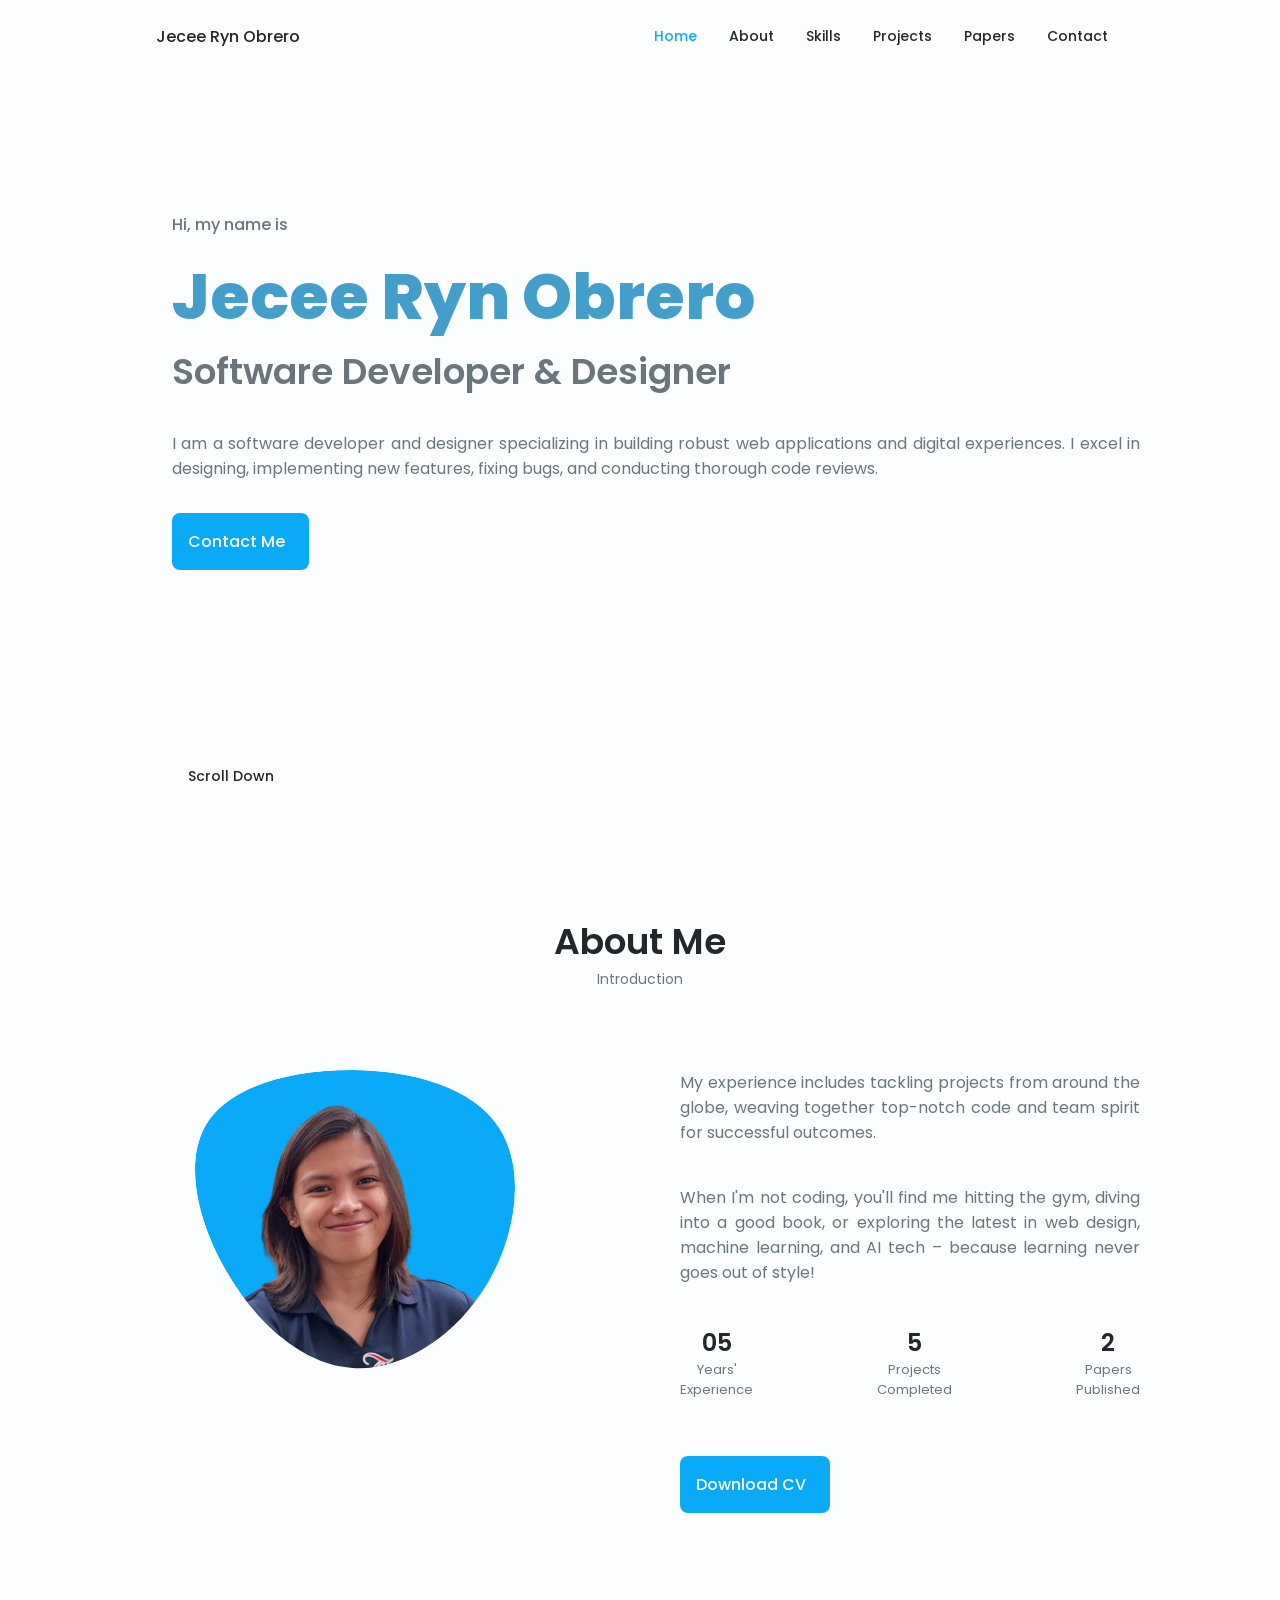
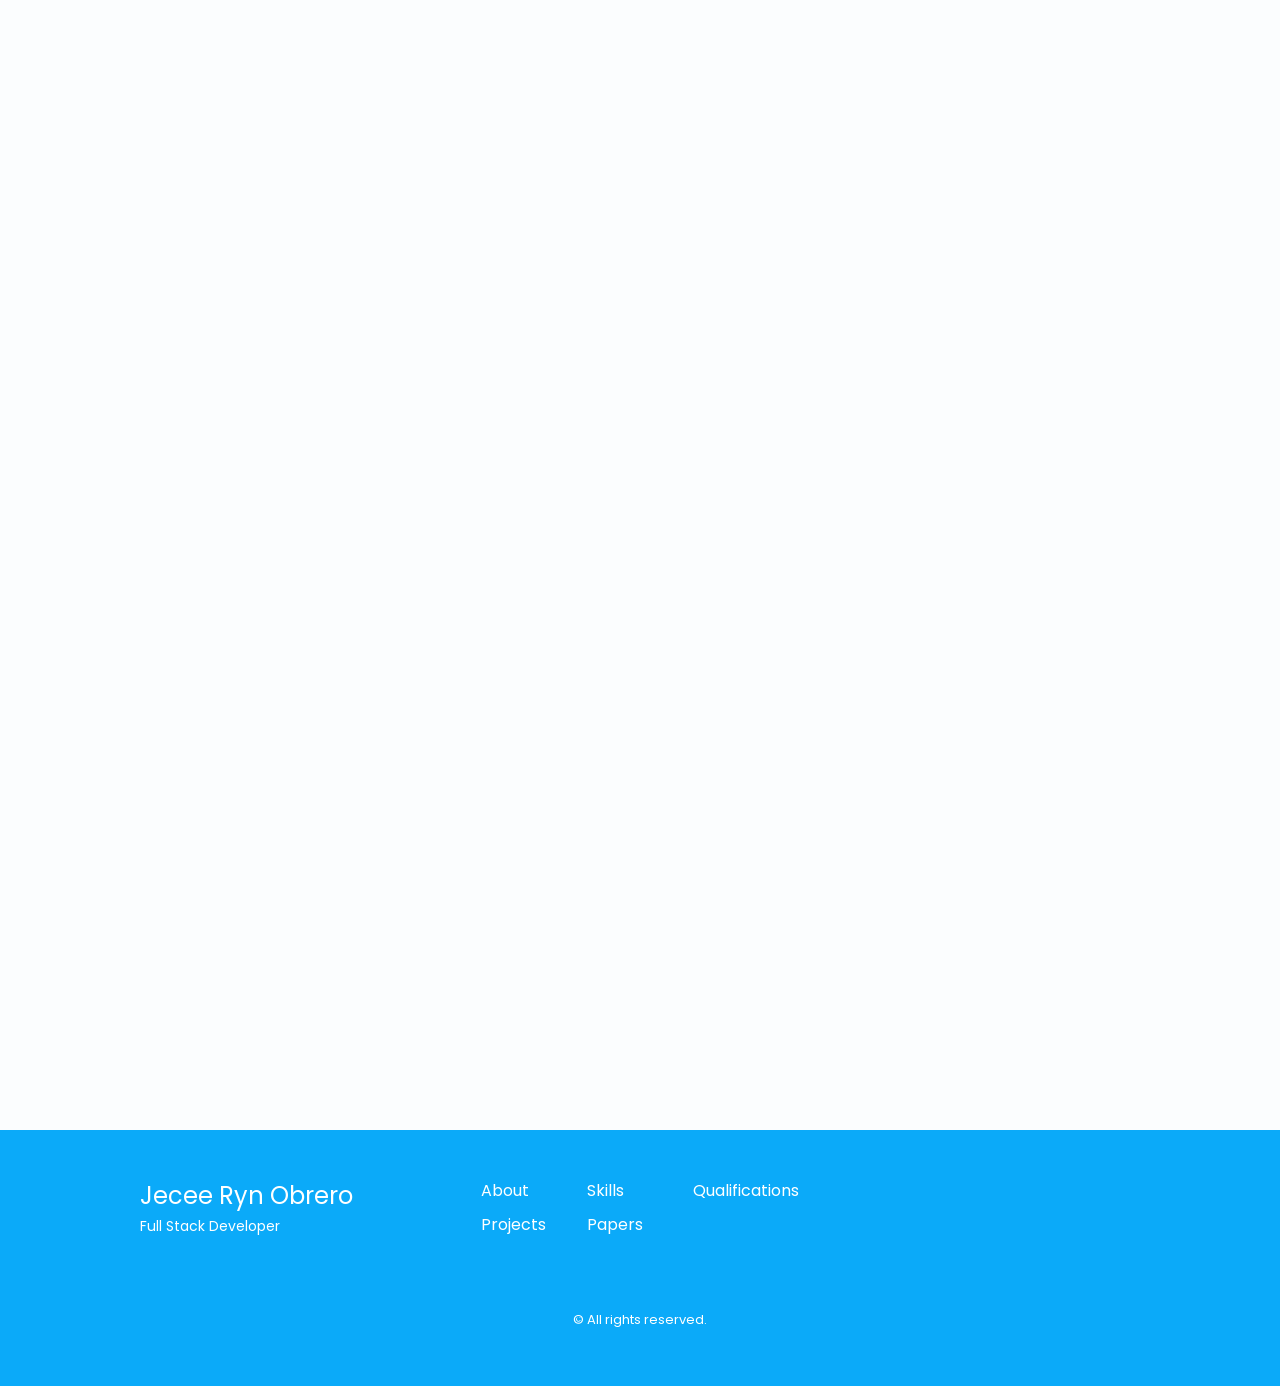
==== commit a2109f77: "Update Years of Experience and Projects" ====
--- a/index.html
+++ b/index.html
@@ -163,12 +163,12 @@
                         </p>
                         <div class="about__info">
                             <div>
-                                <span class="about__info-title">03+</span>
+                                <span class="about__info-title">05</span>
                                 <span class="about__info-name">Years' <br> Experience</span>
                             </div>
 
                             <div>
-                                <span class="about__info-title">4+</span>
+                                <span class="about__info-title">5</span>
                                 <span class="about__info-name">Projects <br> Completed</span>
                             </div>
 
@@ -282,6 +282,12 @@
                             <div class="skills__list grid">
                                 <div class="skills__data">
                                     <div class="skills__titles">
+                                        <h3 class="skills__name">NestJS</h3>
+                                    </div>
+                                </div>
+
+                                <div class="skills__data">
+                                    <div class="skills__titles">
                                         <h3 class="skills__name">Python</h3>
                                     </div>
                                 </div>
@@ -289,12 +295,6 @@
                                 <div class="skills__data">
                                     <div class="skills__titles">
                                         <h3 class="skills__name">Java</h3>
-                                    </div>
-                                </div>
-
-                                <div class="skills__data">
-                                    <div class="skills__titles">
-                                        <h3 class="skills__name">PHP</h3>
                                     </div>
                                 </div>
 
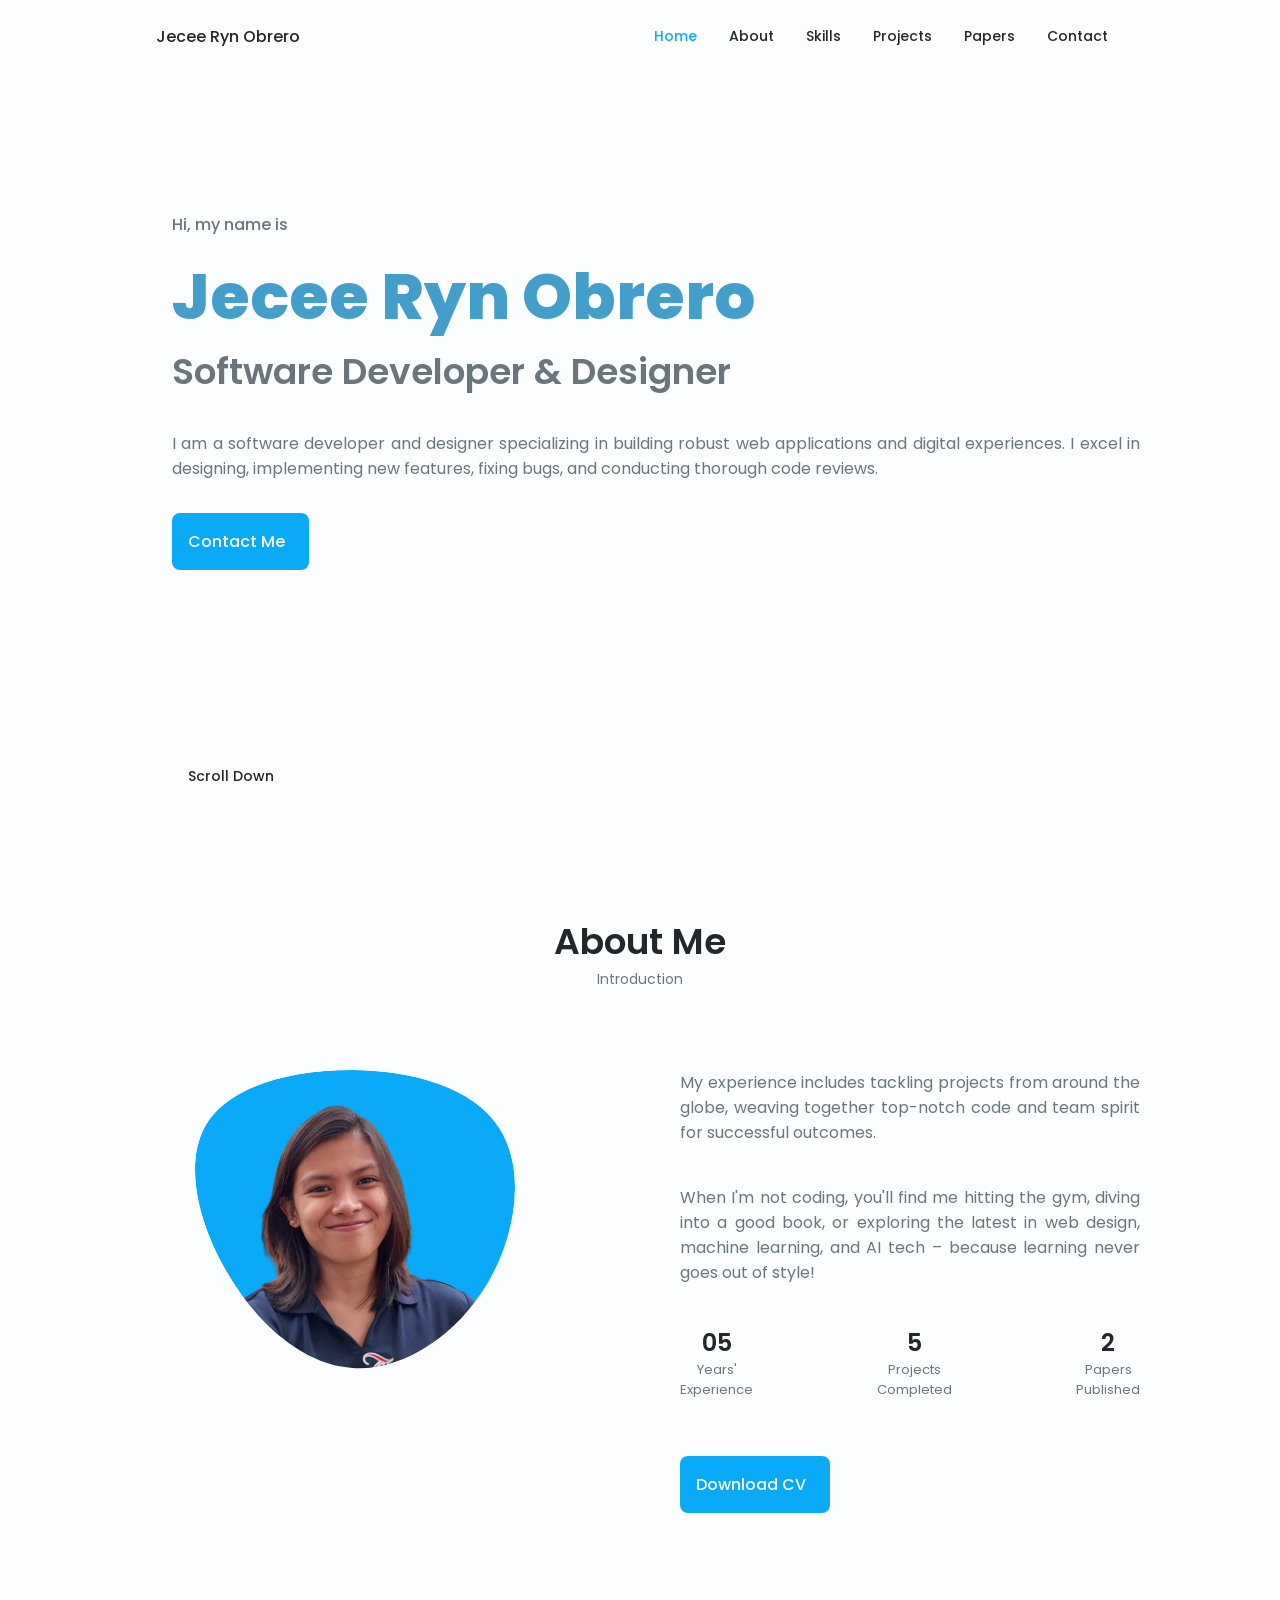
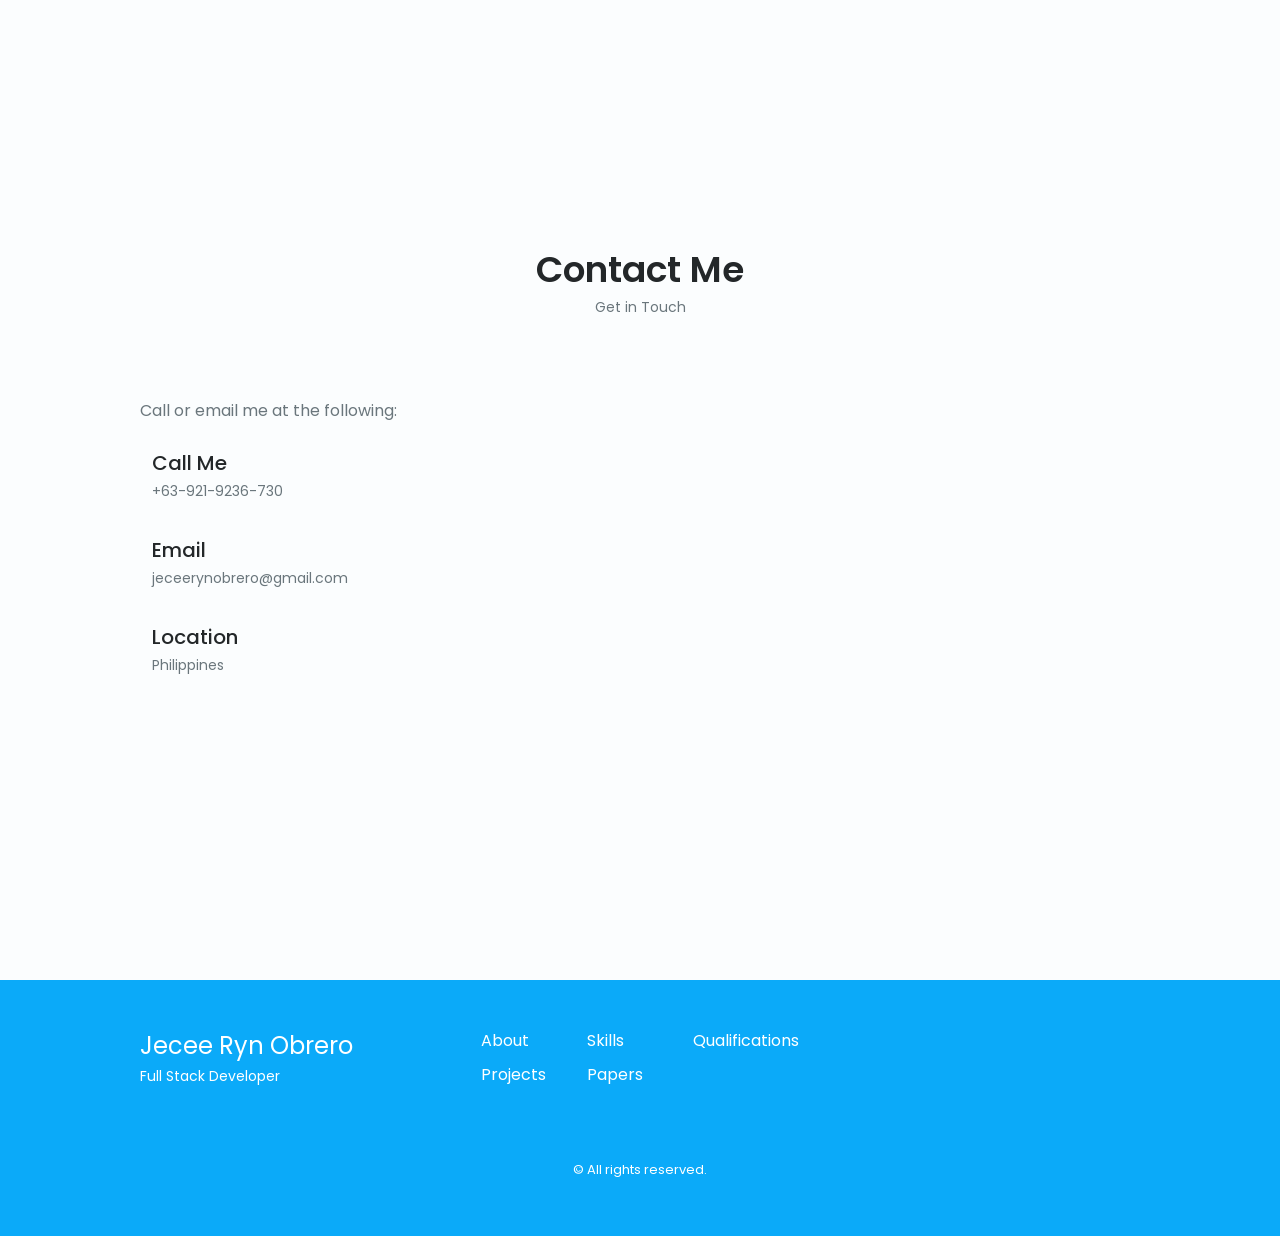
==== commit f839ec29: "Update Design Projects" ====
--- a/index.html
+++ b/index.html
@@ -635,8 +635,30 @@
 
                 <div class="projects__container container grid">
                     <!--==================== PROJECTS 1 ====================-->
-                    
-                    
+                    <a class="projects__content" href="https://drive.google.com/file/d/1s8P5N3TgbHqgAe3BZgu2VKnlMSJt4nor/view" target="_blank">
+                        <img src="assets/img/PlanetPrice.png" alt="Planet Price: A Sustainable Procurement Analytics Platform"/>
+                        <div class="projects__description">
+                            <h3 class="projects__title">Planet Price: A Sustainable Procurement Analytics Platform</h3>
+                        </div>
+                    </a> 
+
+                    <!--==================== PROJECTS 2 ====================-->
+                    <a class="projects__content" href="https://drive.google.com/file/d/15HQpltZFQokmhU6SJdiC6CEXJ_gjxCcF/view" target="_blank">
+                        <img src="assets/img/Vege2go.png" alt="Vege2go: Fresh Picks, Fast Tracks"/>
+                        <div class="projects__description">
+                            <h3 class="projects__title">Vege2go: Fresh Picks, Fast Tracks</h3>
+                        </div>
+                    </a> 
+
+                    <!--==================== PROJECTS 3 ====================-->
+                    <a class="projects__content" href="https://drive.google.com/file/d/1cMtzbUcPEGcaWKsAQ1WYVLil0yR4msB2/view?usp=sharing" target="_blank">
+                        <img src="assets/img/OpenUp.png" alt="OpenUp: Emotional Support System"/>
+                        <div class="projects__description">
+                            <h3 class="projects__title">OpenUp: Emotional Support System</h3>
+                        </div>
+                    </a>
+
+                    <!--==================== PROJECTS 4 ====================-->
                     <a class="projects__content" href="https://drive.google.com/file/d/1H7ze2sRwPQAhQXgrDCqVDUmUaeNRZHrE/view?usp=sharing" target="_blank">
                         <img src="assets/img/SKRRT_Scooter_App.png" alt="SKRRT- Your scooter-for-rent app"/>
                         <div class="projects__description">
@@ -644,15 +666,7 @@
                         </div>
                     </a> 
 
-                    <!--==================== PROJECTS 2 ====================-->
-                    <a class="projects__content" href="https://drive.google.com/file/d/1cMtzbUcPEGcaWKsAQ1WYVLil0yR4msB2/view?usp=sharing" target="_blank">
-                        <img src="assets/img/OpenUp.png" alt="OpenUp: Emotional Support System"/>
-                        <div class="projects__description">
-                            <h3 class="projects__title">OpenUp: Emotional Support System</h3>
-                        </div>
-                    </a>         
-
-                    <!--==================== PROJECTS 3 ====================-->
+                    <!--==================== PROJECTS 5 ====================-->
                     <a class="projects__content" href="https://drive.google.com/file/d/16L7Gs1FX58wI9rsTeuaMsw5BenG6Ede-/view?usp=sharing" target="_blank">
                         <img src="assets/img/Posture_Analysis.png" alt="Table Tennis Posture Analysis System"/>
                         <div class="projects__description">
@@ -660,7 +674,7 @@
                         </div>
                     </a>
 
-                    <!--==================== PROJECTS 4 ====================-->
+                    <!--==================== PROJECTS 6 ====================-->
                     <a class="projects__content" href="https://drive.google.com/file/d/1odJHJcaeMHfOISu_xh1o84gNvySs6eWV/view?usp=sharing" target="_blank">
                         <img src="assets/img/TeknoDocs.png" alt="TeknoDocs"/>
                         <div class="projects__description">
--- a/assets/css/styles.css
+++ b/assets/css/styles.css
@@ -1446,7 +1446,7 @@
   }
 
   .projects__container{
-    grid-template-columns: repeat(2, 400px);
+    grid-template-columns: repeat(3, 400px);
   }
   
   .paper__content{
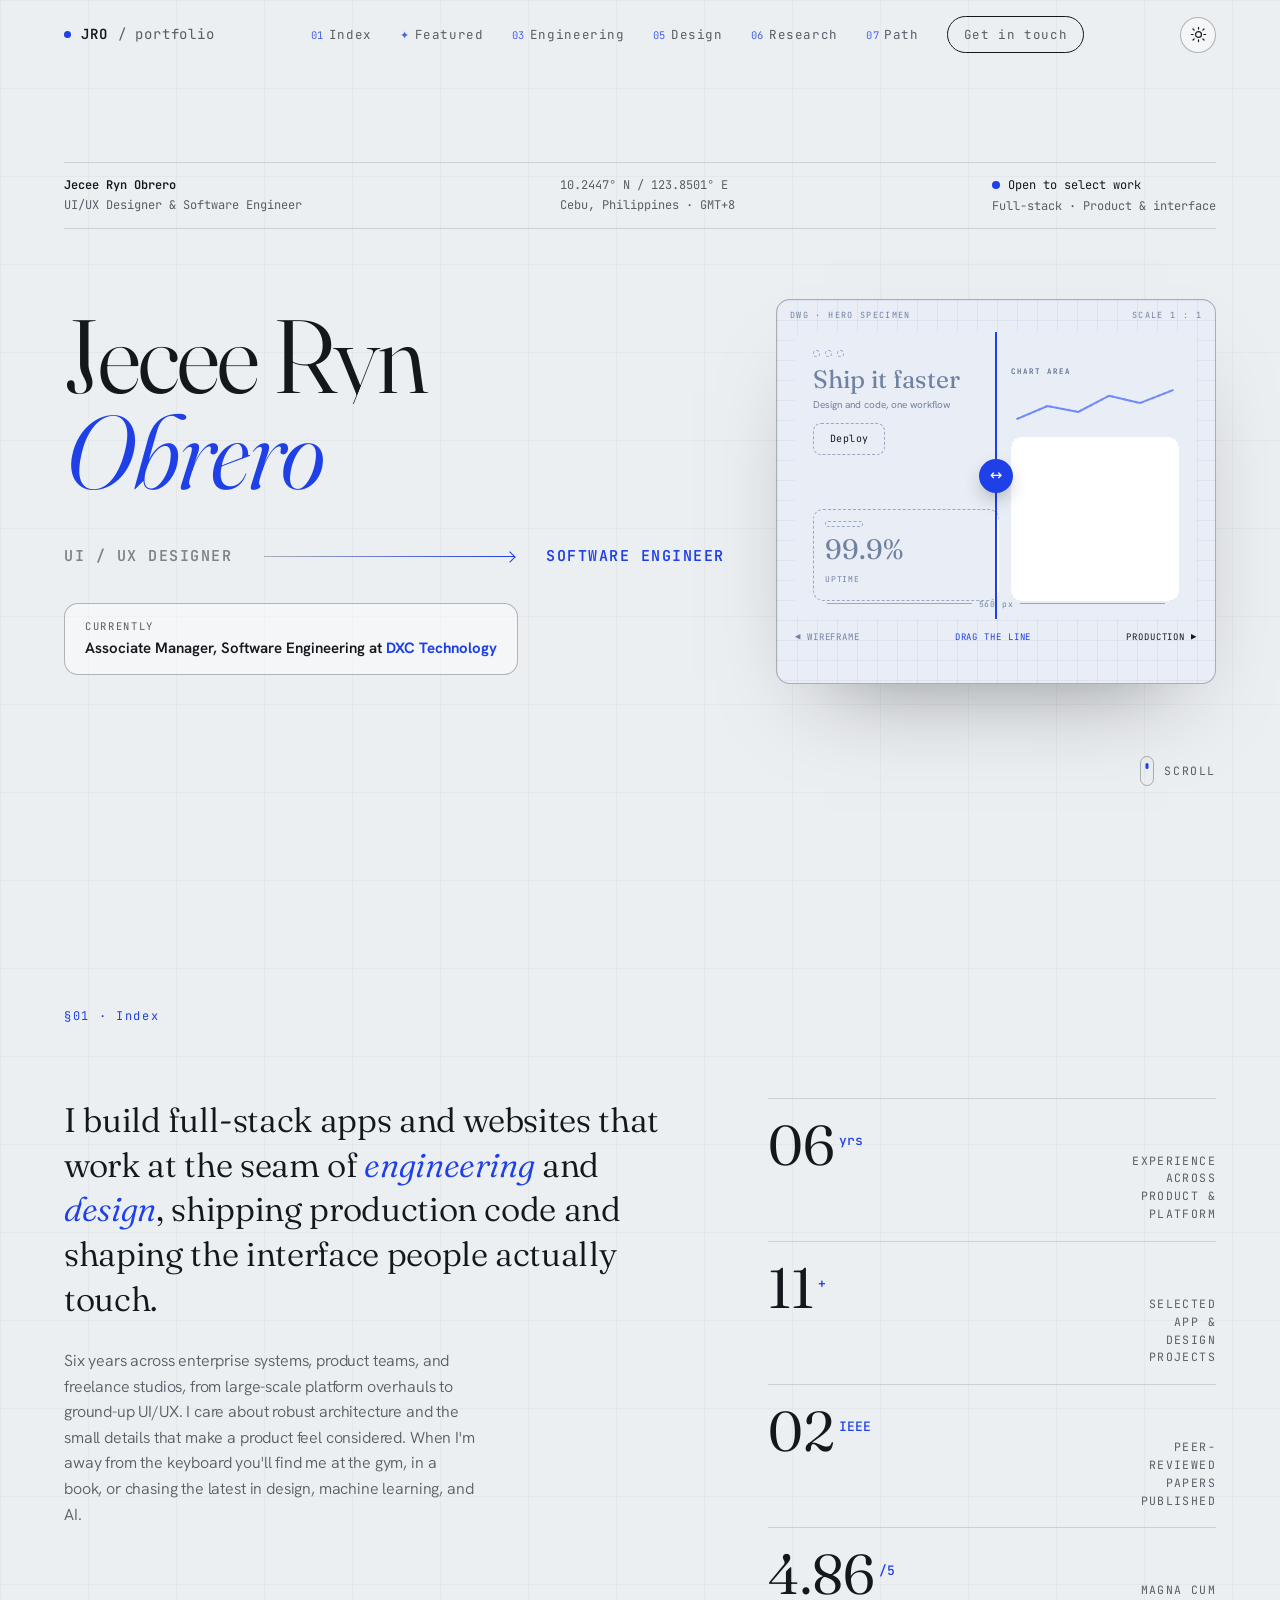
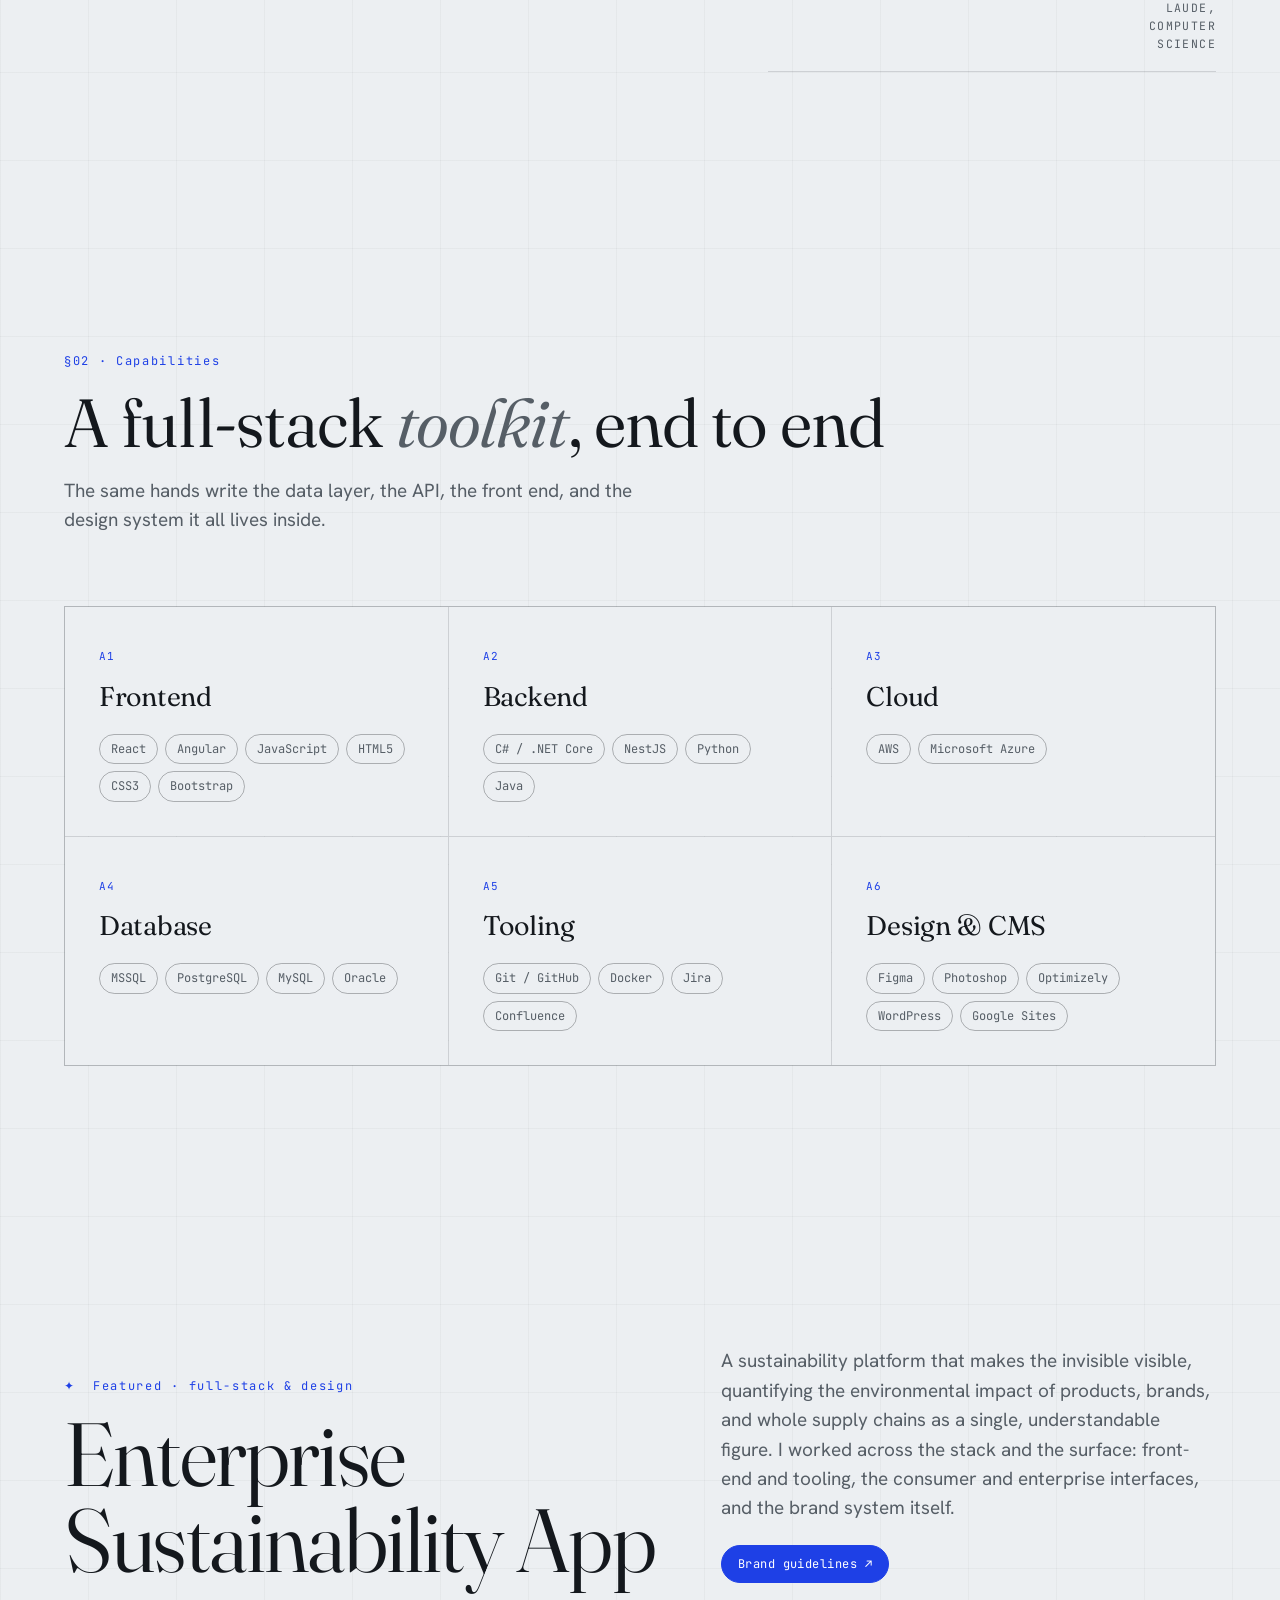
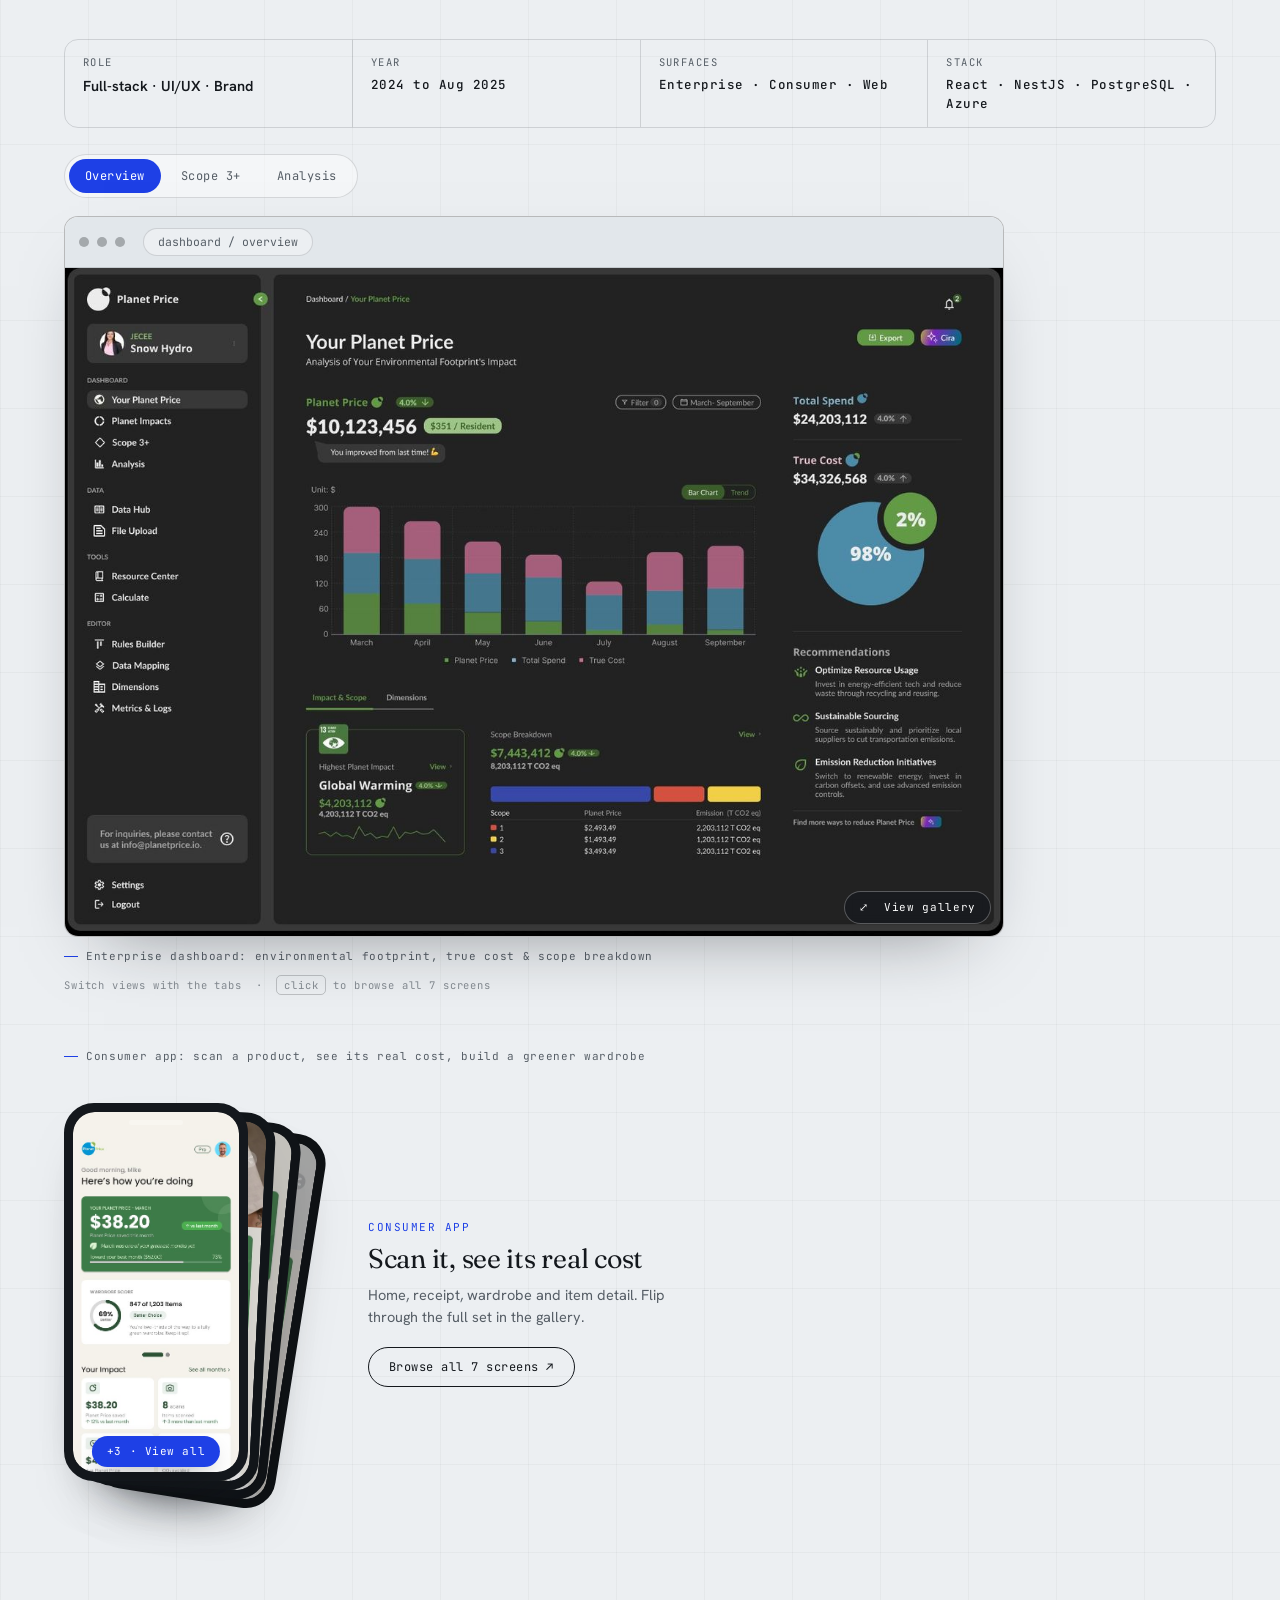
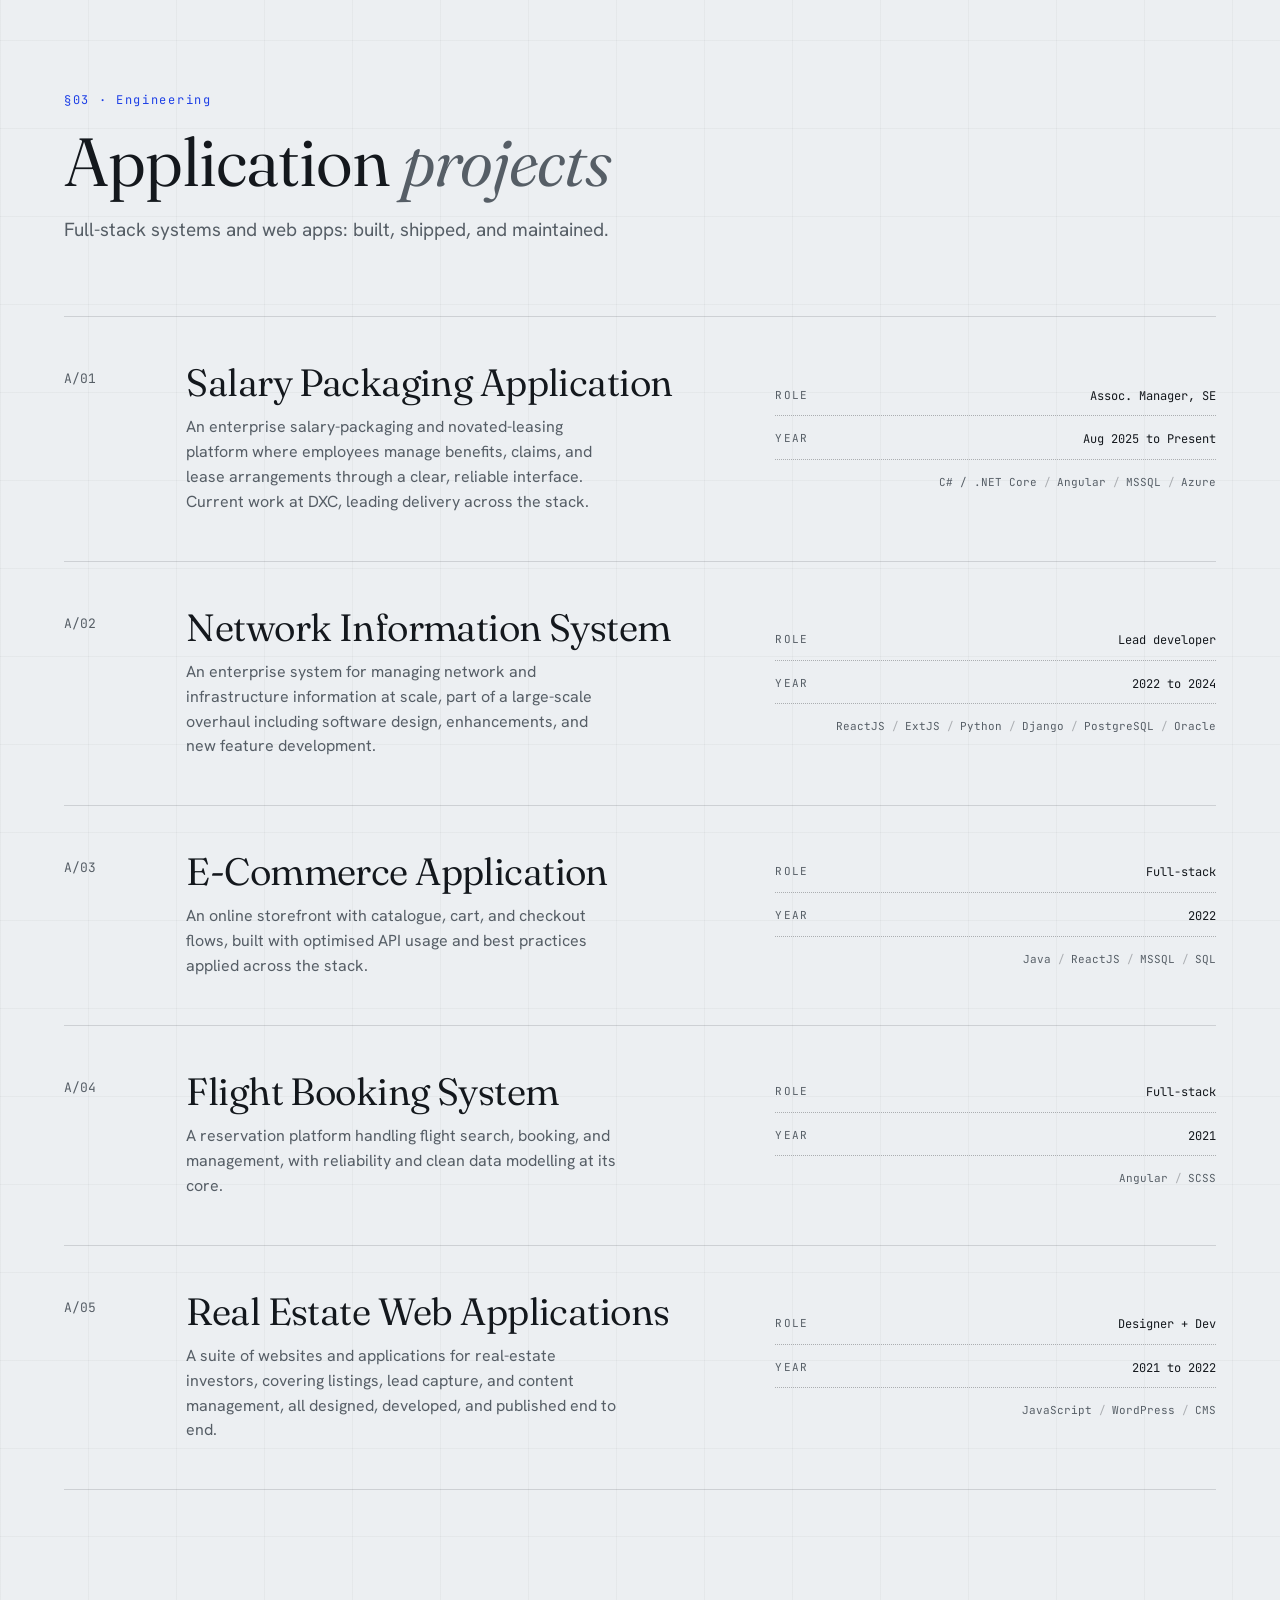
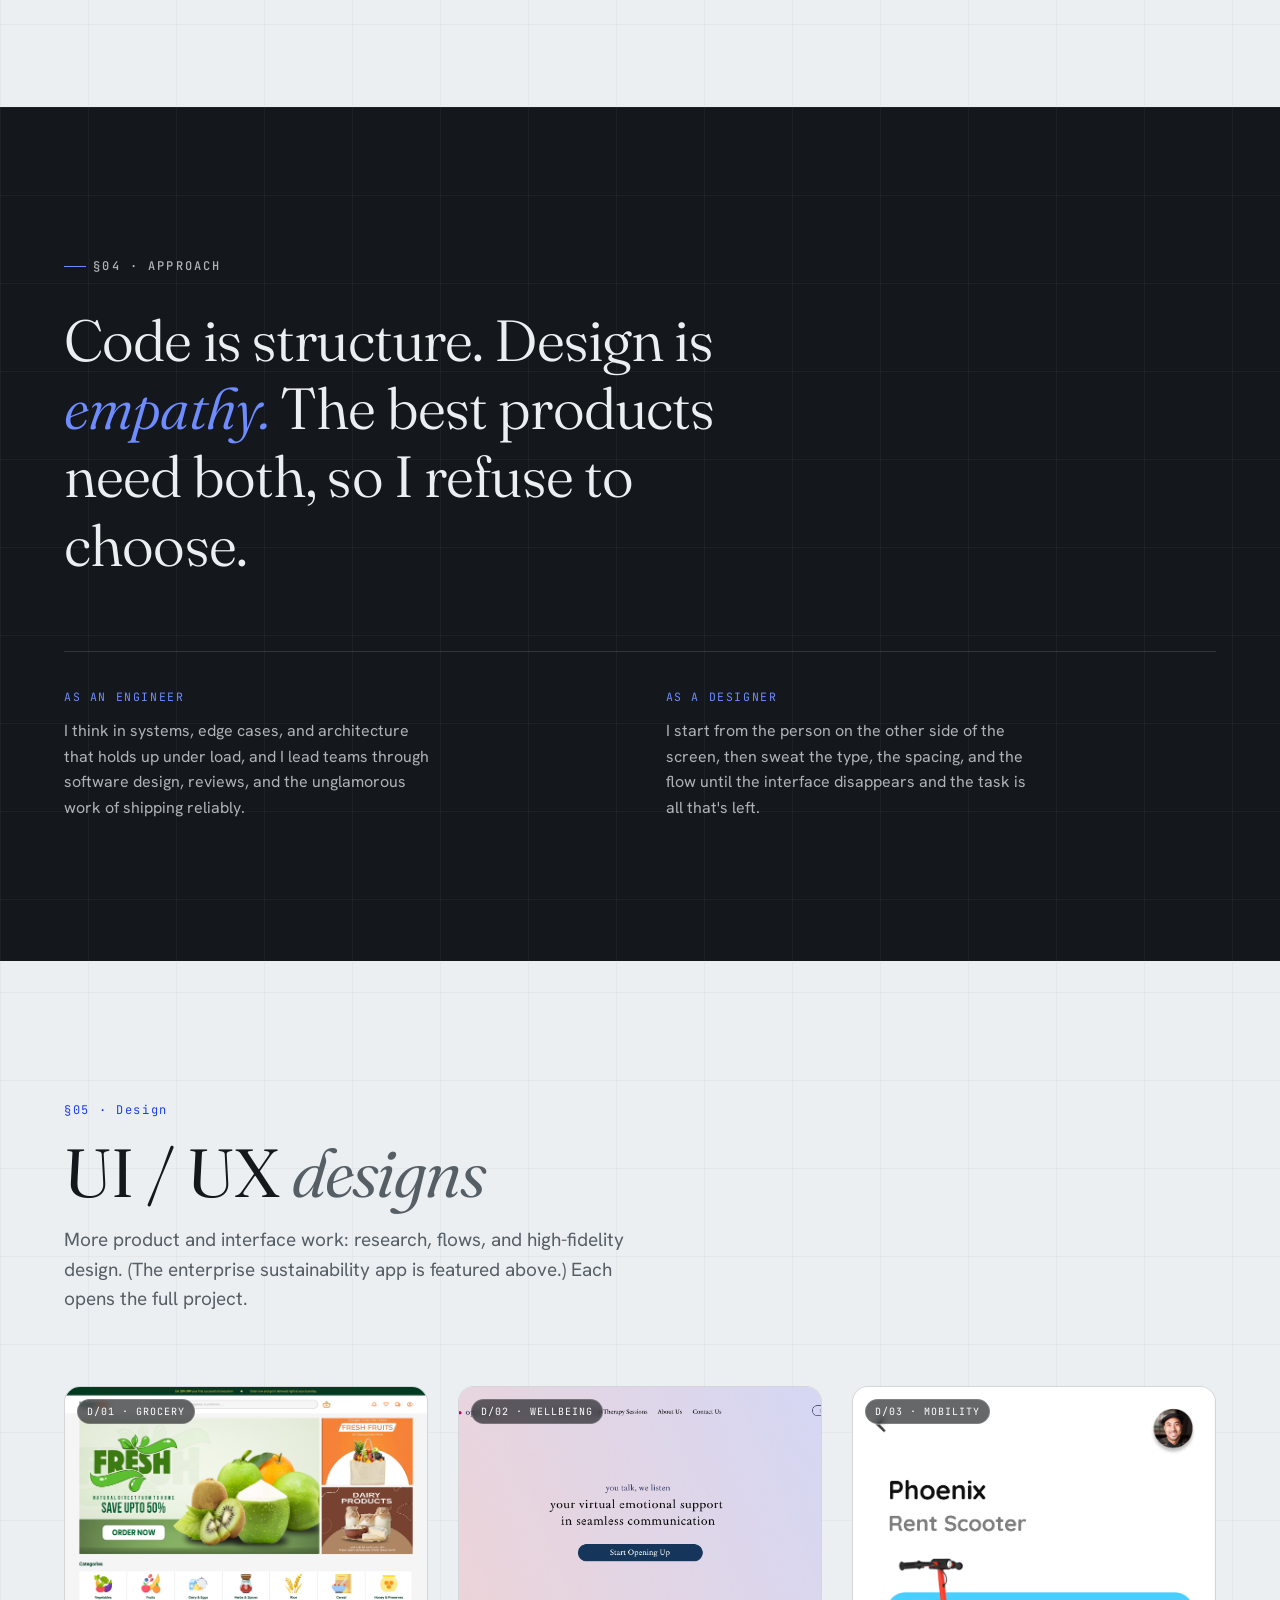
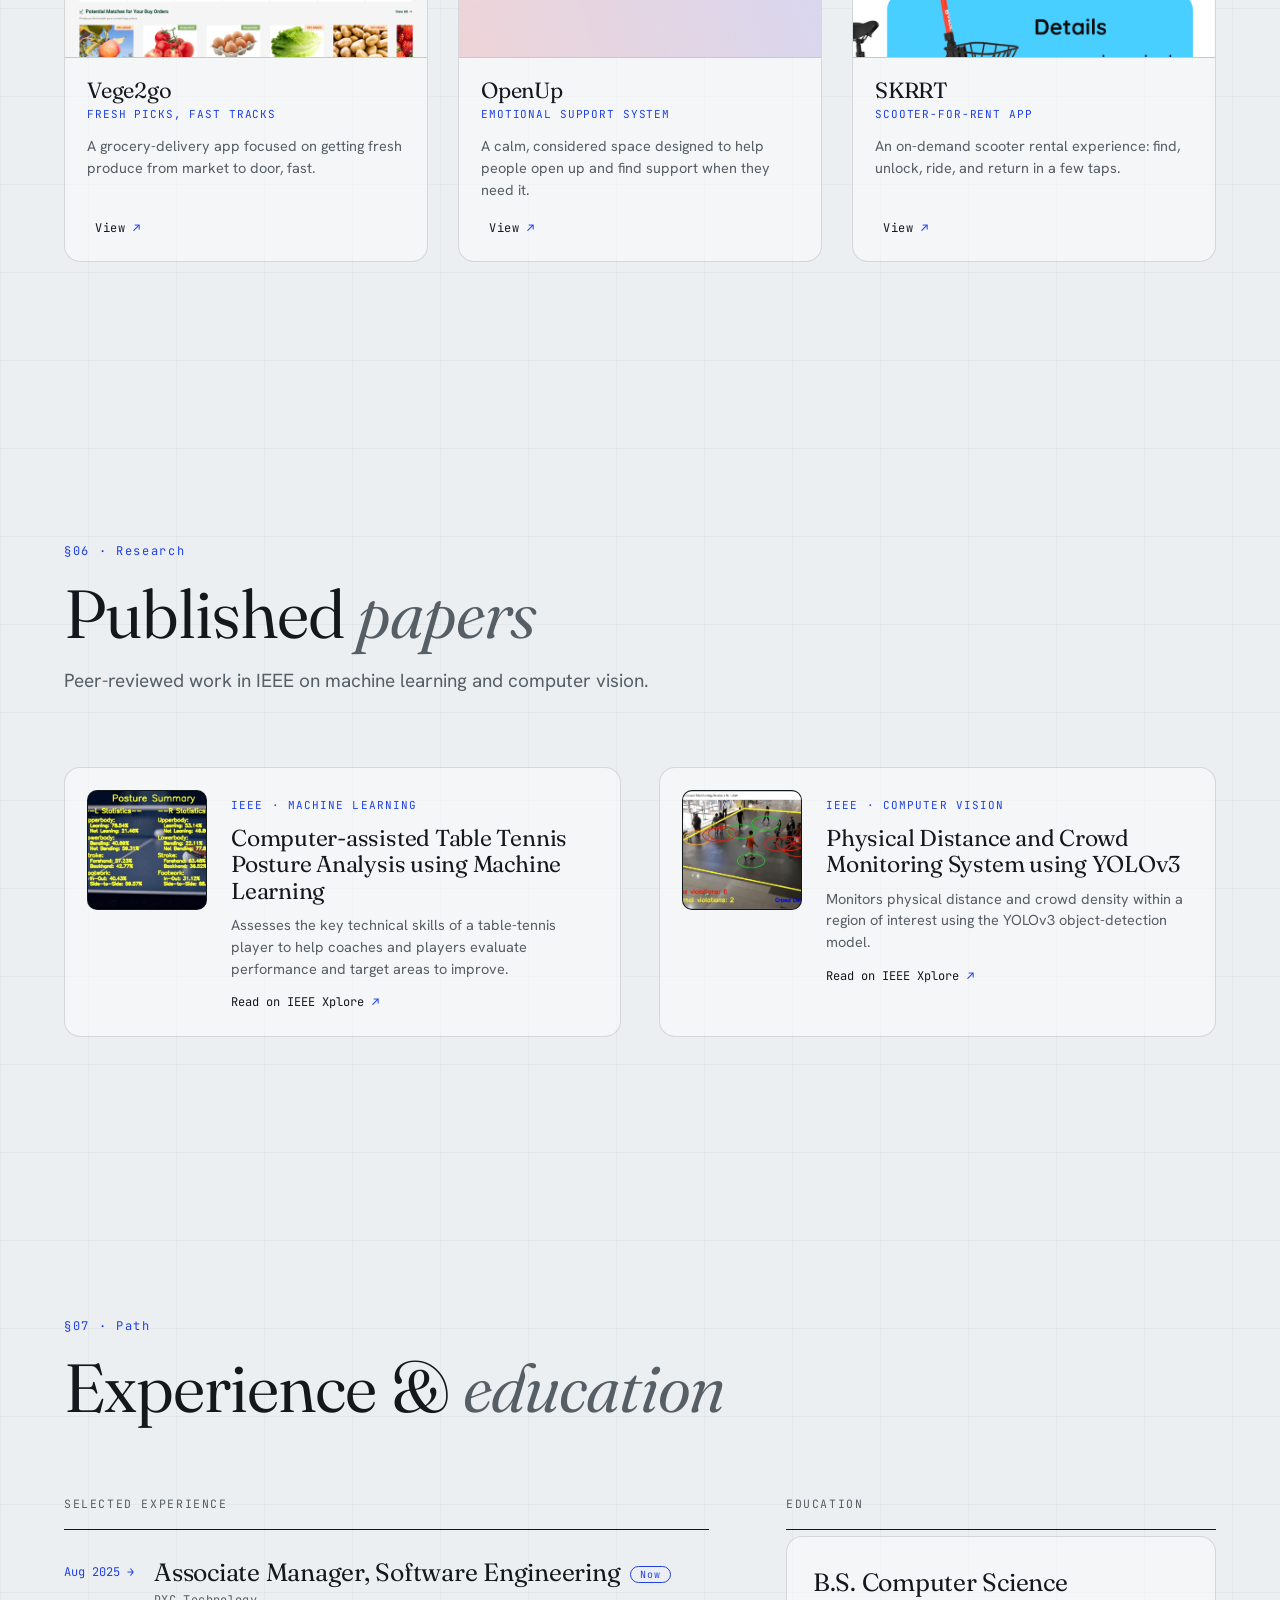
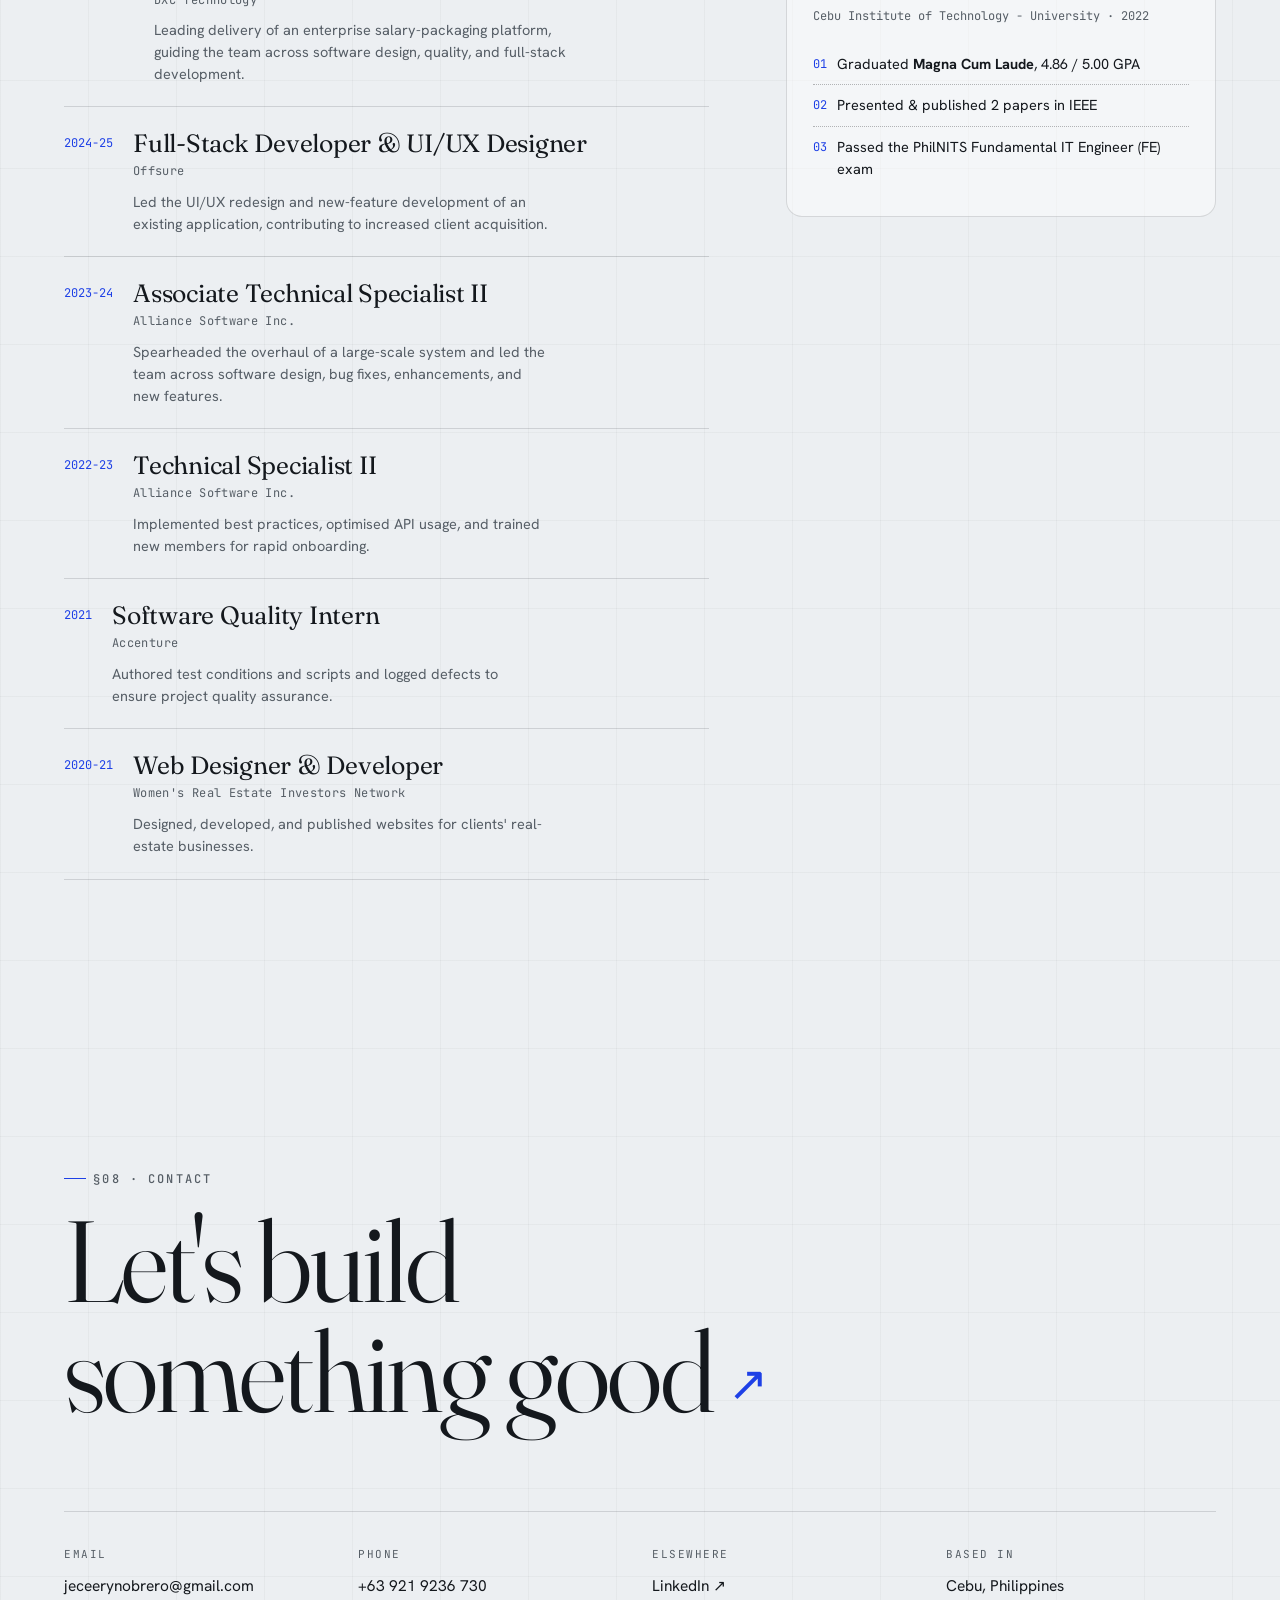
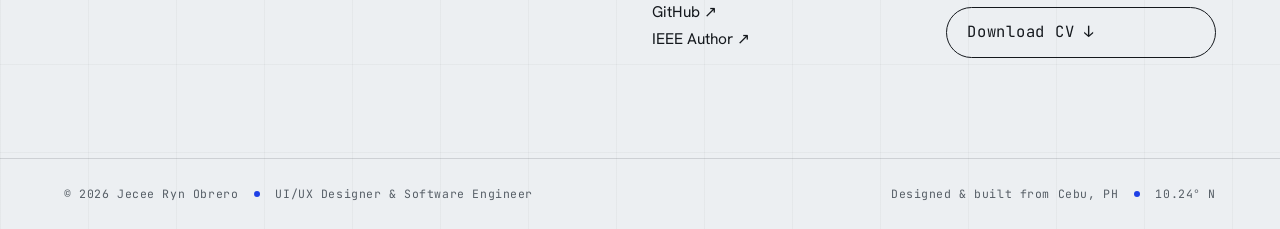
==== commit 292d5f01: "Push updated portfolio" ====
--- a/index.html
+++ b/index.html
@@ -1,849 +1,1334 @@
 <!DOCTYPE html>
-    <html lang="en">
-    <head>
-        <meta charset="UTF-8">
-        <meta name="viewport" content="width=device-width, initial-scale=1.0">
-       
-        <!--==================== UNICONS ====================-->
-        <link rel="stylesheet" href="https://unicons.iconscout.com/release/v4.0.0/css/line.css">
-        
-        <!--==================== SWIPER CSS ====================-->
-        <link rel="stylesheet" href="assets/css/swiper-bundle.min.css">
-        
-        <!--==================== CSS ====================-->
-        <link rel="stylesheet" href="assets/css/styles.css">
-
-        <!--==================== TITLE and Meta Tags ====================-->
-        <title>Jecee Ryn Obrero's Portfolio</title>
-        <link rel="icon" type="image/png" href="assets/img/JECEE.png">
-
-        <!-- HTML Meta Tags -->
-        <meta name="description" content="A software developer specializing in building robust web applications and digital experiences.">
-
-        <!-- Google tag (gtag.js) -->
-        <script async src="https://www.googletagmanager.com/gtag/js?id=G-2367QRTG56"></script>
-        <script src="https://code.jquery.com/jquery-3.6.0.min.js"></script>
-        <script>
-        window.dataLayer = window.dataLayer || [];
-        function gtag(){dataLayer.push(arguments);}
-        gtag('js', new Date());
-        gtag('config', 'G-2367QRTG56');
-        </script>
-
-    </head>
-
-    <body>
-        <!--==================== HEADER ====================-->
-        <header class="header" id="header">
-            <nav class="nav container">
-                <a href="#" class="nav__logo">Jecee Ryn Obrero</a>
-
-                <div class="nav__menu" id="nav-menu">
-                    <ul class="nav__list grid">
-                        <li class="nav__item">
-                            <a href="#home" class="nav__link active-link">
-                                <i class="uil uil-estate nav__icon"></i> Home
-                            </a>
-                        </li>
-                        <li class="nav__item">
-                            <a href="#about" class="nav__link">
-                                <i class="uil uil-user nav__icon"></i> About
-                            </a>
-                        </li>
-                        <li class="nav__item">
-                            <a href="#skills" class="nav__link">
-                                <i class="uil uil-file-alt nav__icon"></i> Skills
-                            </a>
-                        </li>
-                        <li class="nav__item">
-                            <a href="#projects" class="nav__link">
-                                <i class="uil uil-briefcase-alt nav__icon"></i> Projects
-                            </a>
-                        </li>
-                        <li class="nav__item">
-                            <a href="#paper" class="nav__link">
-                                <i class="uil uil-scenery nav__icon"></i> Papers
-                            </a>
-                        </li>
-                        <li class="nav__item">
-                            <a href="#contact" class="nav__link">
-                                <i class="uil uil-message nav__icon"></i> Contact
-                            </a>
-                        </li>
-                    </ul>
-                    <i class="uil uil-times nav__close" id="nav-close"></i>
-                </div>
-
-                <div class="nav__btns">
-                    <!-- Theme Change Buttons -->
-                    <i class="uil uil-moon change-theme" id="theme-button"></i>
-
-                    <div class="nav__toggle" id="nav-toggle">
-                        <i class="uil uil-apps"></i>
-                    </div>
-                </div>
-            </nav>
-        </header>
-
-        <!--==================== MAIN ====================-->
-        <main class="main">
-            <!--==================== HOME ====================-->
-            <section class="home section" id="home" data-id="home">
-                <div class="home__container container grid">
-                    <div class="home__content grid">
-                        <div class="home__social">
-                            <a href="https://www.linkedin.com/in/jecee-ryn-obrero/" target="_blank" class="home__social-icon">
-                                <i class="uil uil-linkedin-alt"></i>
-                            </a>
-                            <a href="https://ieeexplore.ieee.org/author/37089257868" target="_blank" class="home__social-icon">
-                                <i class="uil uil-book-open"></i>
-                            </a>
-                            <a href="https://github.com/jeceeobrero" target="_blank" class="home__social-icon">
-                                <i class="uil uil-github-alt"></i>
-                            </a>
-                        </div>
-
-                        <div class="home__data">
-                            <h4 class="home__subtitle">Hi, my name is</h4>
-                            <h1 class="home__title">Jecee Ryn Obrero</h1>
-                            <h3 id="typing-text" class="home__position"></h3>
-                            <p class="home__description">
-                                I am a software developer and designer specializing in building robust web applications and digital experiences. 
-                                I excel in designing, implementing new features, fixing bugs, and conducting thorough code reviews. 
-                            </p>
-                            <a href="#contact" class="button button--flex">
-                                Contact Me <i class="uil uil-message button__icon"></i>
-                            </a>
-                        </div>
-                    </div>
-
-                    <div class="home__scroll">
-                        <a href="#about" class="home__scroll-button button--flex">
-                            <i class="uil uil-mouse-alt home__scroll-mouse"></i>
-                            <span class="home__scroll-name">Scroll Down</span>
-                            <i class="uil uil-arrow-down home__scroll-arrow"></i>
-                        </a>
-                    </div>
-                </div>
-            </section>
-
-            <!--==================== ABOUT ====================-->
-            <section class="about section" id="about" data-id="about">
-                <h2 class="section__title">About Me</h2>
-                <span class="section__subtitle">Introduction</span>
-
-                <div class="about__container container grid">
-                    <div class="about__img" alt="Jecee Ryn Obrero">
-                        <svg class="home__blob" viewBox="0 0 200 187" xmlns="http://www.w3.org/2000/svg" xmlns:xlink="http://www.w3.org/1999/xlink">
-                            <mask id="mask0" mask-type="alpha">
-                                <path d="M190.312 36.4879C206.582 62.1187 201.309 102.826 182.328 134.186C163.346 165.547 
-                                130.807 187.559 100.226 186.353C69.6454 185.297 41.0228 161.023 21.7403 129.362C2.45775 
-                                97.8511 -7.48481 59.1033 6.67581 34.5279C20.9871 10.1032 59.7028 -0.149132 97.9666 
-                                0.00163737C136.23 0.303176 174.193 10.857 190.312 36.4879Z"/>
-                            </mask>
-                            <g mask="url(#mask0)">
-                                <path d="M190.312 36.4879C206.582 62.1187 201.309 102.826 182.328 134.186C163.346 
-                                165.547 130.807 187.559 100.226 186.353C69.6454 185.297 41.0228 161.023 21.7403 
-                                129.362C2.45775 97.8511 -7.48481 59.1033 6.67581 34.5279C20.9871 10.1032 59.7028 
-                                -0.149132 97.9666 0.00163737C136.23 0.303176 174.193 10.857 190.312 36.4879Z"/>
-
-                                <image class="home__blob-img" x='12' y='18' xlink:href="assets/img/JECEE.png"/>
-                            </g>
-                        </svg>
-                    </div>
-
-
-                    <div class="about__data">
-                        <p class="about__description">
-                            My experience includes tackling projects from around the globe, weaving together top-notch code and team spirit for successful outcomes.
-                        </p>
-                        <p class="about__description">
-                            When I'm not coding, you'll find me hitting the gym, diving into a good book, or exploring the latest in 
-                            web design, machine learning, and AI tech – because learning never goes out of style!
-                        </p>
-                        <div class="about__info">
-                            <div>
-                                <span class="about__info-title">05</span>
-                                <span class="about__info-name">Years' <br> Experience</span>
-                            </div>
-
-                            <div>
-                                <span class="about__info-title">5</span>
-                                <span class="about__info-name">Projects <br> Completed</span>
-                            </div>
-
-                            <div>
-                                <span class="about__info-title">2</span>
-                                <span class="about__info-name">Papers <br> Published</span>
-                            </div>
-                        </div>
-
-                        <div class="about__buttons">
-                            <a download="" href="assets/pdf/OBRERO_RESUME_UPDATED.pdf" class="button button--flex">
-                                Download CV<i class="uil uil-download-alt button__icon"></i>
-                            </a>
-                        </div>
-                    </div>
-                </div>
-            </section>
-
-            <!--==================== SKILLS ====================-->
-            <section class="skills section" id="skills" data-id="skills">
-                <h2 class="section__title">Skills</h2>
-                <span class="section__subtitle">Competence</span>
-
-                <div class="skills__container container grid">
-                    <div>
-                        <!--==================== SKILLS 1 ====================-->
-                        <div class="skills__content">
-                            <div class="skills__header">
-                                <i class="uil uil-arrow skills__icon skills__icon"></i>
-                                <div>
-                                    <h1 class="skills__titles">Frontend</h1>
-                                </div>
-                            </div>
-
-                            <div class="skills__list grid">
-                                <div class="skills__data">
-                                    <div class="skills__titles">
-                                        <h3 class="skills__name">HTML</h3>
-                                    </div>
-                                </div>
-
-                                <div class="skills__data">
-                                    <div class="skills__titles">
-                                        <h3 class="skills__name">CSS3</h3>
-                                    </div>
-                                </div> 
-
-                                <div class="skills__data">
-                                    <div class="skills__titles">
-                                        <h3 class="skills__name">Bootstrap</h3>
-                                    </div>
-                                </div>
-
-                                <div class="skills__data">
-                                    <div class="skills__titles">
-                                        <h3 class="skills__name">JavaScript</h3>
-                                    </div>
-                                </div>
-
-                                <div class="skills__data">
-                                    <div class="skills__titles">
-                                        <h3 class="skills__name">ReactJS</h3>
-                                    </div>
-                                </div>
-
-                                <div class="skills__data">
-                                    <div class="skills__titles">
-                                        <h3 class="skills__name">Angular</h3>
-                                    </div>
-                                </div>
-
-                            </div>
-                        </div>
-
-                        <!--==================== SKILLS 2 ====================-->
-                        <div class="skills__content">
-                            <div class="skills__header">
-                                <i class="uil uil-cloud skills__icon"></i>
-                                <div>
-                                    <h1 class="skills__titles">Cloud Services</h1>
-                                </div>
-                            </div>
-
-                            <div class="skills__list grid">
-                                <div class="skills__data">
-                                    <div class="skills__titles">
-                                        <h3 class="skills__name">AWS</h3>
-                                    </div>
-                                </div>
-
-                                <div class="skills__data">
-                                    <div class="skills__titles">
-                                        <h3 class="skills__name">Microsoft Azure</h3>
-                                    </div>
-                                </div>
-
-                            </div>
-                        </div>                        
-                    </div>
-
-                    <div>
-                        <!--==================== SKILLS 3 ====================-->
-                        <div class="skills__content">
-                            <div class="skills__header">
-                                <i class="uil uil-brackets-curly skills__icon"></i>
-                                <div>
-                                    <h1 class="skills__titles">Backend</h1>
-                                </div>
-                            </div>
-
-                            <div class="skills__list grid">
-                                <div class="skills__data">
-                                    <div class="skills__titles">
-                                        <h3 class="skills__name">NestJS</h3>
-                                    </div>
-                                </div>
-
-                                <div class="skills__data">
-                                    <div class="skills__titles">
-                                        <h3 class="skills__name">Python</h3>
-                                    </div>
-                                </div>
-
-                                <div class="skills__data">
-                                    <div class="skills__titles">
-                                        <h3 class="skills__name">Java</h3>
-                                    </div>
-                                </div>
-
-                                <div class="skills__data">
-                                    <div class="skills__titles">
-                                        <h3 class="skills__name">C#</h3>
-                                    </div>
-                                </div>
-
-                            </div>
-                        </div>  
-
-                        <!--==================== SKILLS 4 ====================-->
-                        <div class="skills__content">
-                            <div class="skills__header">
-                                <i class="uil uil-code-branch skills__icon"></i>
-                                <div>
-                                    <h1 class="skills__titles">Tools</h1>
-                                </div>
-                            </div>
-
-                            <div class="skills__list grid">
-
-                                <div class="skills__data">
-                                    <div class="skills__titles">
-                                        <h3 class="skills__name">Git | GitHub</h3>
-                                    </div>
-                                </div>
-                                
-                                <div class="skills__data">
-                                    <div class="skills__titles">
-                                        <h3 class="skills__name">Jira</h3>
-                                        <!--<span class="skills__number">Proficient</span>--> 
-                                    </div>
-                                </div>
-
-                                <div class="skills__data">
-                                    <div class="skills__titles">
-                                        <h3 class="skills__name">Confluence</h3>
-                                    </div>
-                                </div>
-
-                                <div class="skills__data">
-                                    <div class="skills__titles">
-                                        <h3 class="skills__name">Docker</h3>
-                                    </div>
-                                </div>
-
-                            </div>
-                        </div>  
-
-                    </div> 
-
-                    <div>
-                        <!--==================== SKILLS 5 ====================-->
-                        <div class="skills__content">
-                            <div class="skills__header">
-                                <i class="uil uil-database skills__icon"></i>
-                                <div>
-                                    <h1 class="skills__titles">Database</h1>
-                                </div>
-                            </div>
-
-                            <div class="skills__list grid">
-                                <div class="skills__data">
-                                    <div class="skills__titles">
-                                        <h3 class="skills__name">SQL</h3>
-                                    </div>
-                                </div>
-
-                                <div class="skills__data">
-                                    <div class="skills__titles">
-                                        <h3 class="skills__name">MySQL</h3>
-                                    </div>
-                                </div>
-
-                                <div class="skills__data">
-                                    <div class="skills__titles">
-                                        <h3 class="skills__name">PostgreSQL</h3>
-                                    </div>
-                                </div>
-
-                                <div class="skills__data">
-                                    <div class="skills__titles">
-                                        <h3 class="skills__name">Oracle</h3>
-                                    </div>
-                                </div>
-
-                            </div>
-                        </div>  
-
-                        <!--==================== SKILLS 6 ====================-->
-                        <div class="skills__content">
-                            <div class="skills__header">
-                                <i class="uil uil-edit skills__icon"></i>
-                                <div>
-                                    <h1 class="skills__titles">Design & CMS</h1>
-                                </div>
-                            </div>
-
-                            <div class="skills__list grid">
-
-                                <div class="skills__data">
-                                    <div class="skills__titles">
-                                        <h3 class="skills__name">Figma</h3>
-                                    </div>
-                                </div>
-                                
-                                <div class="skills__data">
-                                    <div class="skills__titles">
-                                        <h3 class="skills__name">Adobe Photoshop</h3>
-                                        <!--<span class="skills__number">Proficient</span>--> 
-                                    </div>
-                                </div>
-
-                                <div class="skills__data">
-                                    <div class="skills__titles">
-                                        <h3 class="skills__name">Google Sites</h3>
-                                    </div>
-                                </div>
-
-                                <div class="skills__data">
-                                    <div class="skills__titles">
-                                        <h3 class="skills__name">WordPress</h3>
-                                    </div>
-                                </div>
-
-                            </div>
-                        </div>  
-
-                    </div>
-                </div>
-            </section>
-
-            <!--==================== QUALIFICATION ====================-->
-            <section class="qualification section">
-                <h2 class="section__title">Qualifications</h2>
-                <span class="section__subtitle">Professional and Academic Career</span>
-
-                <div class="qualification__container container">
-                    <div class="qualification__tabs">
-                        <div class="qualification__button button--flex qualification__active" data-target="#work">
-                            <i class="uil uil-briefcase-alt qualification__icon"></i>
-                            Work
-                        </div>
-                        <div class="qualification__button button--flex" data-target="#education">
-                            <i class="uil uil-graduation-cap qualification__icon"></i>
-                            Education
-                        </div>
-                    </div>
-                    <div class="qualification__sections">
-                        <div class="qualification__content qualification__active" data-content id="work">
-                            <!--==================== QUALIFICATION  1 ====================-->
-                            <div class="qualification__data">
-                               <div></div>
-                               <div>
-                                   <span class="qualification__rounder"></span>
-                                   <span class="qualification__line"></span>
-                               </div>
-
-                               <div>
-                                    <h3 class="qualification__title">Fullstack Developer and UI/UX Designer</h3>
-                                    <span class="qualification__subtitle">Offsure</span>
-                                    <span class="qualification__achievements">Achievements:</span>
-                                    <ul class="qualification__description">
-                                        <li>Led the UI/UX redesign and development of new features for an existing application, resulting in increased client acquisition</li>
-                                    </ul>
-                               </div>
-
-                           </div>
-
-                            <!--==================== QUALIFICATION  2 ====================-->
-                            <div class="qualification__data">
-                               <div>
-                                   <h3 class="qualification__title">Associate Technical Specialist II</h3>
-                                   <span class="qualification__subtitle">Alliance Software Inc.</span>
-                                   <span class="qualification__achievements">Achievements:</span>
-                                   <ul class="qualification__description">
-                                        <li>Spearheaded the overhaul of a large-scale system and led team in software design, bug fixes, enhancements, and new features</li>
-                                    </ul>
-                               </div>
-                               <div>
-                                   <span class="qualification__rounder"></span>
-                                   <span class="qualification__line"></span>
-                               </div>
-                           </div>
-
-                            <!--==================== QUALIFICATION  3 ====================-->
-                            <div class="qualification__data">
-                               <div></div>
-                               <div>
-                                   <span class="qualification__rounder"></span>
-                                   <span class="qualification__line"></span>
-                               </div>
-
-                               <div>
-                                    <h3 class="qualification__title">Technical Specialist II</h3>
-                                    <span class="qualification__subtitle">Alliance Software Inc.</span>
-                                    <span class="qualification__achievements">Achievements:</span>
-                                    <ul class="qualification__description">
-                                        <li>Implemented best practices and optimized API usage and provided training to new members for rapid onboarding</li>
-                                    </ul>
-                               </div>
-
-                           </div>
-
-                            <!--==================== QUALIFICATION  4 ====================-->
-                            <div class="qualification__data">
-                                <div>
-                                    <h3 class="qualification__title">Intern</h3>
-                                    <span class="qualification__subtitle">Accenture</span>
-                                    <span class="qualification__achievements">Achievements:</span>
-                                    <ul class="qualification__description">
-                                        <li>Created test conditions/scripts, and log defects ensuring quality assurance of the project</li>
-                                    </ul>
-                                </div>
-                                <div>
-                                    <span class="qualification__rounder"></span>
-                                    <span class="qualification__line"></span>
-                                </div>
-                            </div>
-
-                            <!--==================== QUALIFICATION  5 ====================-->
-                            <div class="qualification__data">
-                                <div></div>
-                                <div>
-                                    <span class="qualification__rounder"></span>
-                                    <span class="qualification__line"></span>
-                                </div>
- 
-                                <div>
-                                    <h3 class="qualification__title">Web Designer and Developer</h3>
-                                    <span class="qualification__subtitle">Women's Real Estate Investors Network</span>
-                                    <span class="qualification__achievements">Achievements:</span>
-                                    <ul class="qualification__description">
-                                        <li>Designed, developed, and published websites for client's real estate businesses</li>
-                                    </ul>
-                                </div>
- 
-                            </div>
-
-                            <div class="qualification__data">
-                                <div>
-                                </div>
-                                <div>
-                                <span class="qualification__rounder"></span>
-                                </div>
-                            </div>
-                       </div>
-
-                       <div class="qualification__content" data-content id="education">
-                        <!--==================== QUALIFICATION 2 ====================-->
-                        <div class="qualification__data">
-                           <div>
-                                <span class="qualification__degree">B.S.</span>
-                                <h3 class="qualification__title">Computer Science</h3>
-                                <span class="qualification__subtitle">Cebu Institute of Technology - University</span>
-                                <div class="qualification__calendar">
-                                    <i class="uil uil-calendar-alt"></i>
-                                    2022
-                                </div>
-                                <ul class="qualification__description">
-                                    <li>Graduated as Magna Cum Laude with 4.86 / 5.00 GPA</li>
-                                    <li>Presented and published 2 papers in IEEE</li>
-                                    <li>Passed the PhilNITS FE</li>
-                                </ul>
-                           </div>
-                           <div>
-                               <span class="qualification__rounder"></span>
-                               <span class="qualification__line"></span>
-                           </div>
-                       </div>
-
-                        <!--==================== QUALIFICATION  3 ====================-->
-                        <div class="qualification__data">
-                           <div>
-                           </div>
-                           <div>
-                               <span class="qualification__rounder"></span>
-                           </div>
-                       </div>
-                   </div>
-
-                    </div>
-                </div>
-            </section>
-
-            <!--==================== PROJECTS ====================-->
-            <section class="projects section" id="application" data-id="application">
-                <h2 class="section__title">Application Projects</h2>
-                <span class="section__subtitle">Involved Application Projects</span>
-
-                <div class="projects__container container grid">
-                    <!--==================== PROJECTS 1 ====================-->
-                    <div class="projects__content">
-                        <div class="projects__description">
-                            <i class="uil uil-globe projects__icon"></i>
-                            <h3 class="projects__title">Enterprise Sustainable Procurement Analytics Platform</h3>
-                        </div>
-                    </div> 
-
-                    <!--==================== PROJECTS 2 ====================-->
-                    <div class="projects__content">
-                        <div class="projects__description">
-                            <i class="uil uil-house-user projects__icon"></i>
-                            <h3 class="projects__title">Real Estate Web Applications</h3>
-                        </div>
-                    </div> 
-
-                    <!--==================== PROJECTS 3 ====================-->
-                    <div class="projects__content">
-                        <div class="projects__description">
-                            <i class="uil uil-server-network projects__icon"></i>
-                            <h3 class="projects__title">Network Information System</h3>
-                        </div>
-                    </div>         
-
-                    <!--==================== PROJECTS 4 ====================-->
-                    <div class="projects__content">
-                        <div class="projects__description">
-                            <i class="uil uil-shopping-bag projects__icon"></i>
-                            <h3 class="projects__title">ECommerce Application</h3>
-                        </div>
-                    </div>
-
-                    <!--==================== PROJECTS 5 ====================-->
-                    <div class="projects__content">
-                        <div class="projects__description">
-                            <i class="uil uil-plane-departure projects__icon"></i>
-                            <h3 class="projects__title">Flight Booking System</h3>
-                        </div>
-                    </div>
-            </section>
-
-            <section class="projects section" id="projects" data-id="projects">
-                <h2 class="section__title">Design</h2>
-                <span class="section__subtitle">Involved Design Projects</span>
-
-                <div class="projects__container container grid">
-                    <!--==================== PROJECTS 1 ====================-->
-                    <a class="projects__content" href="https://drive.google.com/file/d/1s8P5N3TgbHqgAe3BZgu2VKnlMSJt4nor/view" target="_blank">
-                        <img src="assets/img/PlanetPrice.png" alt="Planet Price: A Sustainable Procurement Analytics Platform"/>
-                        <div class="projects__description">
-                            <h3 class="projects__title">Planet Price: A Sustainable Procurement Analytics Platform</h3>
-                        </div>
-                    </a> 
-
-                    <!--==================== PROJECTS 2 ====================-->
-                    <a class="projects__content" href="https://drive.google.com/file/d/15HQpltZFQokmhU6SJdiC6CEXJ_gjxCcF/view" target="_blank">
-                        <img src="assets/img/Vege2go.png" alt="Vege2go: Fresh Picks, Fast Tracks"/>
-                        <div class="projects__description">
-                            <h3 class="projects__title">Vege2go: Fresh Picks, Fast Tracks</h3>
-                        </div>
-                    </a> 
-
-                    <!--==================== PROJECTS 3 ====================-->
-                    <a class="projects__content" href="https://drive.google.com/file/d/1cMtzbUcPEGcaWKsAQ1WYVLil0yR4msB2/view?usp=sharing" target="_blank">
-                        <img src="assets/img/OpenUp.png" alt="OpenUp: Emotional Support System"/>
-                        <div class="projects__description">
-                            <h3 class="projects__title">OpenUp: Emotional Support System</h3>
-                        </div>
-                    </a>
-
-                    <!--==================== PROJECTS 4 ====================-->
-                    <a class="projects__content" href="https://drive.google.com/file/d/1H7ze2sRwPQAhQXgrDCqVDUmUaeNRZHrE/view?usp=sharing" target="_blank">
-                        <img src="assets/img/SKRRT_Scooter_App.png" alt="SKRRT- Your scooter-for-rent app"/>
-                        <div class="projects__description">
-                            <h3 class="projects__title">SKRRT: Your scooter-for-rent app</h3>
-                        </div>
-                    </a> 
-
-                    <!--==================== PROJECTS 5 ====================-->
-                    <a class="projects__content" href="https://drive.google.com/file/d/16L7Gs1FX58wI9rsTeuaMsw5BenG6Ede-/view?usp=sharing" target="_blank">
-                        <img src="assets/img/Posture_Analysis.png" alt="Table Tennis Posture Analysis System"/>
-                        <div class="projects__description">
-                            <h3 class="projects__title">Table Tennis Posture Analysis System</h3>
-                        </div>
-                    </a>
-
-                    <!--==================== PROJECTS 6 ====================-->
-                    <a class="projects__content" href="https://drive.google.com/file/d/1odJHJcaeMHfOISu_xh1o84gNvySs6eWV/view?usp=sharing" target="_blank">
-                        <img src="assets/img/TeknoDocs.png" alt="TeknoDocs"/>
-                        <div class="projects__description">
-                            <h3 class="projects__title">TeknoDocs: Your Tek-Assistance Provider</h3>
-                        </div>
-                    </a>
-            </section>
-
-            <!--==================== PAPERS ====================-->
-            <section class="paper section" id="paper" data-id="paper">
-                <h2 class="section__title">Papers</h2>
-                <span class="section__subtitle">Published Papers</span>
-                
-                <div class="paper__container container swiper">
-                    <div class="swiper-wrapper">
-                        <!--==================== PAPER 1 ====================-->
-                        <div class="paper__content grid swiper-slide">
-                            <img 
-                                src="assets/img/computer_assisted_table_tennis_posture_paper.gif" 
-                                alt="Computer-assisted Table Tennis Posture Analysis using Machine Learning" 
-                                class="paper__img"
-                            >
-
-                            <div class="paper__dat">
-                                <h3 class="paper__title">Computer-assisted Table Tennis Posture Analysis using Machine Learning</h3>
-                                <p class="paper__description">
-                                    Performs assessment on the key technical skills of a table tennis player 
-                                    to help coaches and players analyze and evaluate their performance for improvements in lacking areas
-                                </p>
-                                <a href="https://ieeexplore.ieee.org/document/9936806">
-                                    Read
-                                    <i class="uil uil-arrow-right button__icon"></i>
-                                </a>
-                            </div>
-                        </div>   
-
-                         <!--==================== PAPER 2 ====================-->
-                        <div class="paper__content grid swiper-slide">
-                            <img src="assets/img/physical_distance_paper.png" alt="Physical Distance and Crowd Monitoring System using YOLOv3" class="paper__img">
-
-                            <div class="paper__dat">
-                                <h3 class="paper__title">Physical Distance and Crowd Monitoring System using YOLOv3</h3>
-                                <p class="paper__description">
-                                    Monitors physical distance and crowd density of a specified area or the region of interest 
-                                    using You Only Look Once Version 3 (YOLOv3).
-                                </p>
-                                <a href="https://ieeexplore.ieee.org/document/9681447">
-                                    Read
-                                    <i class="uil uil-arrow-right button__icon"></i>
-                                </a>
-                            </div>
-                        </div>
-                    </div>
-
-                        <!-- Add Arrows -->
-                        <div class="swiper-button-next">
-                            <i class="uil uil-angle-right-b swiper-paper-icon"></i>
-                        </div>
-                        <div class="swiper-button-prev">
-                            <i class="uil uil-angle-left-b swiper-paper-icon"></i>
-                        </div>
-
-                        <!-- Add Pagination -->
-                        <div class="swiper-pagination"></div>
-                </div>
-            </section>
-
-            <!--==================== CONTACT ME ====================-->
-            <section class="contact section" id="contact" data-id="contact">
-                <h2 class="section__title">Contact Me</h2>
-                <span class="section__subtitle">Get in Touch</span>
-
-                <div class="contact__container container grid">
-                    <div>
-                        <p>Call or email me at the following:</p>
-                        <br>
-                        <div class="contact__information">
-                            <i class="uil uil-phone contact__icon"></i>
-                            <div>
-                                <h3 class="contact__title">Call Me</h3>
-                                <span class="contact__subtitle">+63-921-9236-730</span>
-                            </div>
-                        </div>
-
-                        <div class="contact__information">
-                            <i class="uil uil-envelope contact__icon"></i>
-
-                            <div>
-                                <h3 class="contact__title">Email</h3>
-                                <p><a class="contact__subtitle" href="mailto:jeceerynobrero@gmail.com">jeceerynobrero@gmail.com</a></p>
-                            </div>
-                        </div>
-
-                        <div class="contact__information">
-                            <i class="uil uil-map-marker contact__icon"></i>
-
-                            <div>
-                                <h3 class="contact__title">Location</h3>
-                                <span class="contact__subtitle">Philippines</span>
-                            </div>
-                        </div>
-                    </div>
-
-                    <div class="contact__map grid">
-                        <iframe 
-                            src="https://www.google.com/maps/embed?pb=!1m18!1m12!1m3!1d3926.169265250899!2d123.85461897588738!3d10.247928818717787!2m3!1f0!2f0!3f0!3m2!1i1024!2i768!4f13.1!3m3!1m2!1s0x33a99ce95cd43169%3A0x67e14a9a9d995679!2sTangke%2C%20Talisay%2C%20Cebu!5e0!3m2!1sen!2sph!4v1718899090184!5m2!1sen!2sph" 
-                            width="100%" height="100%" style="border:0;" allowfullscreen="" loading="lazy" referrerpolicy="no-referrer-when-downgrade">
-                        </iframe>
-                    </div>
-                </div>
-            </section>
-        </main>
-
-        <!--==================== FOOTER ====================-->
-        <footer class="footer">
-            <div class="footer__bg">
-                <div class="footer__container container grid">
-                    <div>
-                        <a href="#" class="footer__title">Jecee Ryn Obrero</a><br>
-                        <span class="footer__subtitle">Full Stack Developer</span>
-                    </div>
-
-                    <ul class="footer__links">
-                        <li>
-                            <a href="#about" class="footer__link">About</a>
-                        </li>
-                        <li>
-                            <a href="#skills" class="footer__link">Skills</a>
-                        </li>
-                        <li>
-                            <a href="#qualifications" class="footer__link">Qualifications</a>
-                        </li>
-                        <li>
-                            <a href="#projects" class="footer__link">Projects</a>
-                        </li>
-                        <li>
-                            <a href="#paper" class="footer__link">Papers</a>
-                        </li>
-                    </ul>
-
-                    <div class="footer__socials">
-                        <a href="https://www.linkedin.com/in/jecee-ryn-obrero/" target="_blank" class="footer__social">
-                            <i class="uil uil-linkedin-alt"></i>
-                        </a>
-
-                        <a href="https://ieeexplore.ieee.org/author/37089257868" target="_blank" class="footer__social">
-                            <i class="uil uil-book-open"></i>
-                        </a>
-
-                        <a href="https://github.com/jeceeobrero" target="_blank" class="footer__social">
-                            <i class="uil uil-github-alt"></i>
-                        </a>
-
-                    </div>
-                </div>
-
-                <p class="footer__copy">&#169; All rights reserved.</p>
+<html lang="en">
+<head>
+<meta charset="UTF-8" />
+<meta name="viewport" content="width=device-width, initial-scale=1.0" />
+<title>Jecee Ryn Obrero · UI/UX Designer & Software Engineer</title>
+<meta name="description" content="Jecee Ryn Obrero, UI/UX designer and software engineer building full-stack apps and websites. Associate Manager, Software Engineering at DXC Technology. Based in Cebu, Philippines." />
+<meta property="og:title" content="Jecee Ryn Obrero · UI/UX Designer & Software Engineer" />
+<meta property="og:description" content="Full-stack engineer and UI/UX designer working at the seam of logic and craft." />
+<meta property="og:type" content="website" />
+<link rel="preconnect" href="https://fonts.googleapis.com" />
+<link rel="preconnect" href="https://fonts.gstatic.com" crossorigin />
+<link href="https://fonts.googleapis.com/css2?family=Fraunces:ital,opsz,wght@0,9..144,300..700;1,9..144,300..600&family=Hanken+Grotesk:wght@400;500;600;700&family=JetBrains+Mono:wght@400;500;600&display=swap" rel="stylesheet" />
+<style>
+  :root{
+    --paper:#ECEFF2;
+    --paper-2:#E2E7EB;
+    --ink:#14181D;
+    --ink-2:#565E66;
+    --line:rgba(20,24,29,.14);
+    --line-strong:rgba(20,24,29,.30);
+    --accent:#1E40E6;
+    --accent-soft:#6E8BFF;
+    --dark:#14181D;
+    --dark-2:#1B2027;
+    --grid:rgba(20,24,29,.035);
+    --surface:rgba(255,255,255,.45);
+    --frame:#ffffff;
+    --bezel:#14181D;
+    --header-bg:rgba(236,239,242,.82);
+    --shadow:rgba(20,24,29,.5);
+    /* inverted band - flips between themes */
+    --band-bg:#14181D;
+    --band-ink:#ECEFF2;
+    --band-ink-2:rgba(236,239,242,.72);
+    --band-line:rgba(255,255,255,.12);
+    --band-accent:#6E8BFF;
+    --band-grid:rgba(255,255,255,.04);
+    --maxw:1280px;
+    --gut:clamp(20px,5vw,72px);
+    --serif:"Fraunces",Georgia,serif;
+    --sans:"Hanken Grotesk",system-ui,sans-serif;
+    --mono:"JetBrains Mono",ui-monospace,monospace;
+    color-scheme:light;
+  }
+  :root[data-theme="dark"]{
+    --paper:#0E1116;
+    --paper-2:#161C24;
+    --ink:#E9EDF1;
+    --ink-2:#9AA7B2;
+    --line:rgba(255,255,255,.12);
+    --line-strong:rgba(255,255,255,.26);
+    --accent:#7C97FF;
+    --accent-soft:#9DB1FF;
+    --grid:rgba(255,255,255,.04);
+    --surface:rgba(255,255,255,.045);
+    --frame:#1A212B;
+    --bezel:#05070A;
+    --header-bg:rgba(14,17,22,.82);
+    --shadow:rgba(0,0,0,.7);
+    --band-bg:#ECEFF2;
+    --band-ink:#14181D;
+    --band-ink-2:#565E66;
+    --band-line:rgba(20,24,29,.14);
+    --band-accent:#1E40E6;
+    --band-grid:rgba(20,24,29,.04);
+    color-scheme:dark;
+  }
+  body{transition:background-color .4s ease,color .4s ease}
+
+  *{box-sizing:border-box;margin:0;padding:0}
+  html{scroll-behavior:smooth;-webkit-text-size-adjust:100%}
+  body{
+    background:var(--paper);
+    color:var(--ink);
+    font-family:var(--sans);
+    font-size:17px;
+    line-height:1.55;
+    font-weight:400;
+    -webkit-font-smoothing:antialiased;
+    overflow-x:hidden;
+    background-image:
+      linear-gradient(to right, var(--grid) 1px, transparent 1px),
+      linear-gradient(to bottom, var(--grid) 1px, transparent 1px);
+    background-size:clamp(40px,7vw,88px) clamp(40px,7vw,88px);
+  }
+  a{color:inherit;text-decoration:none}
+  img{max-width:100%;display:block}
+  ::selection{background:var(--accent);color:#fff}
+
+  .wrap{max-width:var(--maxw);margin:0 auto;padding-left:var(--gut);padding-right:var(--gut)}
+  .mono{font-family:var(--mono);font-weight:500;letter-spacing:.04em}
+  .eyebrow{
+    font-family:var(--mono);font-size:12px;font-weight:500;
+    letter-spacing:.18em;text-transform:uppercase;color:var(--ink-2);
+    display:inline-flex;align-items:center;gap:.6em;
+  }
+  .eyebrow::before{content:"";width:22px;height:1px;background:var(--accent)}
+  .skip{position:absolute;left:-9999px;top:0;background:var(--ink);color:var(--paper);padding:10px 16px;z-index:999;font-family:var(--mono);font-size:13px}
+  .skip:focus{left:8px;top:8px}
+
+  /* ---------- header ---------- */
+  header{
+    position:fixed;top:0;left:0;right:0;z-index:100;
+    display:flex;align-items:center;justify-content:space-between;
+    padding:16px var(--gut);
+    transition:background .35s ease,border-color .35s ease,padding .35s ease;
+    border-bottom:1px solid transparent;
+  }
+  header.scrolled{
+    background:var(--header-bg);
+    backdrop-filter:blur(10px);
+    border-bottom:1px solid var(--line);
+    padding-top:11px;padding-bottom:11px;
+  }
+  .brand{display:flex;align-items:baseline;gap:10px;font-family:var(--mono);font-weight:600;font-size:14px;letter-spacing:.06em}
+  .brand .dot{width:7px;height:7px;border-radius:50%;background:var(--accent);display:inline-block;transform:translateY(-1px)}
+  nav.main{display:flex;align-items:center;gap:28px}
+  nav.main a{font-family:var(--mono);font-size:12.5px;letter-spacing:.05em;color:var(--ink-2);transition:color .2s;position:relative}
+  nav.main a .idx{color:var(--accent);margin-right:5px;font-size:10.5px;opacity:.8}
+  nav.main a:not(.nav-cta):hover,nav.main a:not(.nav-cta):focus-visible{color:var(--ink)}
+  .nav-cta{
+    border:1px solid var(--ink);border-radius:100px;padding:8px 16px;
+    font-family:var(--mono);font-size:12px;letter-spacing:.06em;color:var(--ink);
+    transition:background .25s,color .25s,border-color .25s;
+  }
+  nav.main a.nav-cta:hover,nav.main a.nav-cta:focus-visible{background:var(--ink);color:var(--paper);border-color:var(--ink)}
+  .head-tools{display:flex;align-items:center;gap:14px}
+  .theme-btn{
+    display:inline-flex;align-items:center;justify-content:center;gap:7px;
+    width:36px;height:36px;border-radius:50%;border:1px solid var(--line-strong);
+    background:var(--surface);color:var(--ink);cursor:pointer;flex:0 0 auto;
+    transition:background .25s,color .25s,border-color .25s,transform .25s;
+  }
+  .theme-btn:hover{border-color:var(--ink);transform:rotate(12deg)}
+  .theme-btn svg{width:17px;height:17px;display:block}
+  .theme-btn .moon{display:none}
+  :root[data-theme="dark"] .theme-btn .sun{display:none}
+  :root[data-theme="dark"] .theme-btn .moon{display:block}
+  .menu-btn{display:none;background:none;border:none;cursor:pointer;font-family:var(--mono);font-size:13px;letter-spacing:.08em;color:var(--ink);padding:8px}
+
+  /* ---------- hero ---------- */
+  .hero{padding-top:clamp(120px,18vh,180px);padding-bottom:clamp(60px,9vh,110px);position:relative}
+  .hero-meta{display:flex;justify-content:space-between;align-items:flex-start;gap:24px;flex-wrap:wrap;border-top:1px solid var(--line);border-bottom:1px solid var(--line);padding:12px 0;margin-bottom:clamp(36px,7vw,70px)}
+  .hero-meta .col{font-family:var(--mono);font-size:12px;color:var(--ink-2);line-height:1.7}
+  .hero-meta .col b{color:var(--ink);font-weight:600}
+  .avail{display:inline-flex;align-items:center;gap:8px;color:var(--ink)}
+  .avail .pulse{width:8px;height:8px;border-radius:50%;background:var(--accent);box-shadow:0 0 0 0 rgba(30,64,230,.5);animation:pulse 2.4s infinite}
+  @keyframes pulse{0%{box-shadow:0 0 0 0 rgba(30,64,230,.45)}70%{box-shadow:0 0 0 9px rgba(30,64,230,0)}100%{box-shadow:0 0 0 0 rgba(30,64,230,0)}}
+
+  .hero h1{
+    font-family:var(--serif);
+    font-weight:340;
+    font-size:clamp(56px,12.5vw,184px);
+    line-height:.92;
+    letter-spacing:-.02em;
+    margin:0;
+  }
+  .hero h1 .row{overflow:hidden;display:block}
+  .hero h1 .row span{display:block;transform:translateY(105%);transition:transform 1s cubic-bezier(.16,1,.3,1)}
+  .hero h1 .row span em{font-style:italic;font-weight:340;color:var(--accent)}
+  .loaded .hero h1 .row span{transform:translateY(0)}
+  .hero h1 .row:nth-child(2) span{transition-delay:.09s}
+
+  .seam{
+    display:flex;align-items:center;gap:clamp(14px,3vw,32px);flex-wrap:wrap;
+    margin-top:clamp(28px,5vw,46px);
+    font-family:var(--mono);font-size:clamp(12px,1.6vw,15px);letter-spacing:.1em;text-transform:uppercase;
+    opacity:0;transform:translateY(14px);transition:opacity .8s ease .55s,transform .8s ease .55s;
+  }
+  .loaded .seam{opacity:1;transform:none}
+  .seam .role{color:var(--ink);font-weight:600}
+  .seam .link{flex:1;min-width:60px;height:1px;background:linear-gradient(to right,var(--line-strong),var(--accent));position:relative}
+  .seam .link::after{content:"";position:absolute;right:0;top:-3px;width:7px;height:7px;border-right:1px solid var(--accent);border-top:1px solid var(--accent);transform:rotate(45deg)}
+
+  .hero-foot{display:flex;justify-content:space-between;align-items:flex-end;gap:24px;flex-wrap:wrap;margin-top:clamp(40px,7vw,72px)}
+  .chip{
+    display:inline-flex;flex-direction:column;gap:3px;
+    border:1px solid var(--line-strong);border-radius:14px;padding:14px 20px;background:var(--surface);
+  }
+  .chip .k{font-family:var(--mono);font-size:10.5px;letter-spacing:.16em;text-transform:uppercase;color:var(--ink-2)}
+  .chip .v{font-size:15px;font-weight:600}
+  .chip .v b{color:var(--accent)}
+  .scrollcue{font-family:var(--mono);font-size:11.5px;letter-spacing:.14em;text-transform:uppercase;color:var(--ink-2);display:flex;align-items:center;gap:10px}
+  .scrollcue .arr{width:14px;height:30px;border:1px solid var(--line-strong);border-radius:9px;position:relative}
+  .scrollcue .arr::after{content:"";position:absolute;left:50%;top:6px;width:3px;height:6px;border-radius:2px;background:var(--accent);transform:translateX(-50%);animation:cue 1.8s infinite}
+  @keyframes cue{0%{opacity:0;transform:translate(-50%,0)}40%{opacity:1}80%,100%{opacity:0;transform:translate(-50%,9px)}}
+
+  /* ---------- generic section ---------- */
+  .section{padding-top:clamp(72px,11vw,140px);padding-bottom:clamp(72px,11vw,140px)}
+  .sec-head{display:grid;grid-template-columns:minmax(0,1fr);gap:18px;margin-bottom:clamp(40px,6vw,72px)}
+  .sec-head .index{font-family:var(--mono);font-size:12px;letter-spacing:.14em;color:var(--accent)}
+  .sec-head h2{font-family:var(--serif);font-weight:360;font-size:clamp(32px,5.4vw,68px);line-height:1.02;letter-spacing:-.015em}
+  .sec-head h2 em{font-style:italic;color:var(--ink-2)}
+  .sec-head .lede{max-width:54ch;color:var(--ink-2);font-size:clamp(16px,2vw,19px)}
+
+  /* reveal */
+  .reveal{opacity:0;transform:translateY(26px);transition:opacity .9s cubic-bezier(.16,1,.3,1),transform .9s cubic-bezier(.16,1,.3,1)}
+  .reveal.in{opacity:1;transform:none}
+  .reveal[data-d="1"]{transition-delay:.08s}
+  .reveal[data-d="2"]{transition-delay:.16s}
+  .reveal[data-d="3"]{transition-delay:.24s}
+
+  /* ---------- intro / manifesto ---------- */
+  .intro-grid{display:grid;grid-template-columns:1.4fr 1fr;gap:clamp(36px,6vw,80px);align-items:start}
+  .manifesto p{font-family:var(--serif);font-weight:340;font-size:clamp(22px,3vw,34px);line-height:1.32;letter-spacing:-.01em}
+  .manifesto p .hl{color:var(--accent);font-style:italic}
+  .manifesto .small{font-family:var(--sans);font-size:16px;line-height:1.6;color:var(--ink-2);margin-top:26px;max-width:46ch}
+  .stats{border-top:1px solid var(--line)}
+  .stat{display:flex;justify-content:space-between;align-items:baseline;gap:16px;padding:18px 0;border-bottom:1px solid var(--line)}
+  .stat .n{font-family:var(--serif);font-size:clamp(34px,5vw,56px);font-weight:360;line-height:1}
+  .stat .n .u{font-family:var(--mono);font-size:13px;color:var(--accent);margin-left:4px;font-weight:500;vertical-align:super}
+  .stat .l{font-family:var(--mono);font-size:11.5px;letter-spacing:.12em;text-transform:uppercase;color:var(--ink-2);text-align:right;max-width:14ch}
+
+  /* ---------- capabilities ---------- */
+  .caps{display:grid;grid-template-columns:repeat(3,1fr);gap:1px;background:var(--line);border:1px solid var(--line)}
+  .cap{background:var(--paper);padding:clamp(22px,3vw,34px)}
+  .cap .num{font-family:var(--mono);font-size:11px;letter-spacing:.1em;color:var(--accent)}
+  .cap h3{font-family:var(--serif);font-weight:380;font-size:clamp(20px,2.4vw,27px);margin:8px 0 16px;letter-spacing:-.01em}
+  .tags{display:flex;flex-wrap:wrap;gap:7px}
+  .tags span{font-family:var(--mono);font-size:12px;color:var(--ink-2);border:1px solid var(--line-strong);border-radius:100px;padding:5px 11px;transition:border-color .2s,color .2s}
+  .cap:hover .tags span{border-color:var(--line)}
+
+  /* ---------- projects ---------- */
+  .projects{display:flex;flex-direction:column;border-top:1px solid var(--line)}
+  .proj{
+    display:grid;grid-template-columns:84px 1.25fr 1fr;gap:clamp(20px,3vw,48px);align-items:center;
+    padding:clamp(26px,4vw,46px) 0;border-bottom:1px solid var(--line);
+    position:relative;transition:padding-left .4s cubic-bezier(.16,1,.3,1);
+  }
+  .proj::before{content:"";position:absolute;left:0;top:0;bottom:0;width:0;background:var(--accent);transition:width .4s cubic-bezier(.16,1,.3,1)}
+  .proj:hover{padding-left:22px}
+  .proj:hover::before{width:3px}
+  .proj .pidx{font-family:var(--mono);font-size:13px;color:var(--ink-2);align-self:start;padding-top:6px}
+  .proj:hover .pidx{color:var(--accent)}
+  .proj .body .ptitle{font-family:var(--serif);font-weight:360;font-size:clamp(23px,3vw,38px);line-height:1.05;letter-spacing:-.015em;display:inline-flex;align-items:center;gap:14px}
+  .proj .body .ptitle .go{font-family:var(--sans);font-size:15px;color:var(--accent);opacity:0;transform:translateX(-6px);transition:opacity .3s,transform .3s}
+  .proj:hover .body .ptitle .go{opacity:1;transform:none}
+  .proj .body .pdesc{color:var(--ink-2);font-size:16px;line-height:1.55;margin-top:12px;max-width:48ch}
+  .proj .meta{display:flex;flex-direction:column;gap:14px}
+  .proj .meta .row{display:flex;justify-content:space-between;gap:14px;border-bottom:1px dotted var(--line-strong);padding-bottom:10px}
+  .proj .meta .row .k{font-family:var(--mono);font-size:11px;letter-spacing:.1em;text-transform:uppercase;color:var(--ink-2)}
+  .proj .meta .row .v{font-family:var(--mono);font-size:12px;color:var(--ink);text-align:right}
+  .proj .meta .stack{display:flex;flex-wrap:wrap;gap:6px;justify-content:flex-end}
+  .proj .meta .stack span{font-family:var(--mono);font-size:11px;color:var(--ink-2)}
+  .proj .meta .stack span:not(:last-child)::after{content:" /";color:var(--line-strong)}
+
+  /* ---------- inverted band (flips per theme) ---------- */
+  .band{
+    background:var(--band-bg);color:var(--band-ink);margin-top:clamp(40px,6vw,80px);
+    background-image:
+      linear-gradient(to right, var(--band-grid) 1px, transparent 1px),
+      linear-gradient(to bottom, var(--band-grid) 1px, transparent 1px);
+    background-size:clamp(40px,7vw,88px) clamp(40px,7vw,88px);
+    transition:background-color .4s ease,color .4s ease;
+  }
+  .band .eyebrow{color:var(--band-ink-2)}
+  .band .eyebrow::before{background:var(--band-accent)}
+  .band-inner{padding-top:clamp(80px,11vw,150px);padding-bottom:clamp(80px,11vw,150px)}
+  .band blockquote{font-family:var(--serif);font-weight:330;font-size:clamp(28px,4.6vw,58px);line-height:1.18;letter-spacing:-.015em;margin-top:30px;max-width:20ch}
+  .band blockquote em{font-style:italic;color:var(--band-accent)}
+  .band .twoup{display:grid;grid-template-columns:1fr 1fr;gap:clamp(24px,4vw,56px);margin-top:clamp(44px,6vw,72px);border-top:1px solid var(--band-line);padding-top:36px}
+  .band .twoup .k{font-family:var(--mono);font-size:11.5px;letter-spacing:.14em;text-transform:uppercase;color:var(--band-accent);margin-bottom:12px}
+  .band .twoup p{color:var(--band-ink-2);font-size:16px;line-height:1.6;max-width:42ch}
+
+  /* ---------- design cards ---------- */
+  .grid-cards{display:grid;grid-template-columns:repeat(3,1fr);gap:clamp(18px,2.4vw,30px)}
+  .card{display:flex;flex-direction:column;border:1px solid var(--line);background:var(--surface);border-radius:16px;overflow:hidden;transition:transform .4s cubic-bezier(.16,1,.3,1),box-shadow .4s,border-color .4s}
+  .card:hover{transform:translateY(-6px);box-shadow:0 22px 50px -28px rgba(20,24,29,.45);border-color:var(--line-strong)}
+  .plate{aspect-ratio:4/3;position:relative;overflow:hidden;border-bottom:1px solid var(--line);background:var(--paper-2)}
+  .plate svg{position:absolute;inset:0;width:100%;height:100%}
+  .plate img.shot{position:absolute;inset:0;width:100%;height:100%;object-fit:cover;object-position:top center;transition:transform .5s cubic-bezier(.16,1,.3,1)}
+  .card:hover .plate img.shot{transform:scale(1.045)}
+  .plate .tag{position:absolute;top:12px;left:12px;z-index:2;font-family:var(--mono);font-size:10px;letter-spacing:.1em;color:#fff;background:rgba(8,10,14,.62);border:1px solid rgba(255,255,255,.18);padding:4px 9px;border-radius:100px;backdrop-filter:blur(3px)}
+  .plate .big{position:absolute;right:14px;bottom:8px;font-family:var(--serif);font-style:italic;font-size:64px;font-weight:360;color:rgba(20,24,29,.10);z-index:2;line-height:.8}
+  .card .c-body{padding:20px 22px 24px;display:flex;flex-direction:column;flex:1}
+  .card h3{font-family:var(--serif);font-weight:380;font-size:22px;line-height:1.1;letter-spacing:-.01em}
+  .card .c-sub{font-family:var(--mono);font-size:11px;letter-spacing:.08em;color:var(--accent);text-transform:uppercase;margin-top:4px}
+  .card .c-desc{color:var(--ink-2);font-size:14.5px;line-height:1.5;margin-top:12px;flex:1}
+  .card .c-link{display:inline-flex;align-items:center;gap:8px;font-family:var(--mono);font-size:12px;letter-spacing:.05em;margin-top:18px;color:var(--ink)}
+  .card .c-link .ln{width:0;height:1px;background:var(--accent);transition:width .3s}
+  .card:hover .c-link .ln{width:26px}
+  .card .c-link .ar{color:var(--accent)}
+
+  /* ---------- featured case ---------- */
+  .featured{padding-top:clamp(72px,11vw,140px);padding-bottom:clamp(20px,4vw,48px)}
+  .feat-head{display:grid;grid-template-columns:1.1fr .9fr;gap:clamp(24px,4vw,60px);align-items:end;margin-bottom:clamp(34px,5vw,56px)}
+  .feat-head .index{font-family:var(--mono);font-size:12px;letter-spacing:.14em;color:var(--accent);display:inline-flex;align-items:center;gap:8px}
+  .feat-head h2{font-family:var(--serif);font-weight:350;font-size:clamp(40px,7vw,92px);line-height:.96;letter-spacing:-.02em;margin-top:14px}
+  .feat-head .desc{color:var(--ink-2);font-size:clamp(16px,1.9vw,19px);line-height:1.55;max-width:46ch}
+  .feat-links{display:flex;flex-wrap:wrap;gap:10px;margin-top:22px}
+  .feat-links a{display:inline-flex;align-items:center;gap:8px;font-family:var(--mono);font-size:12px;letter-spacing:.04em;border:1px solid var(--line-strong);border-radius:100px;padding:9px 16px;transition:background .25s,color .25s,border-color .25s}
+  .feat-links a:hover,.feat-links a:focus-visible{background:var(--ink);color:var(--paper);border-color:var(--ink)}
+  .feat-links a.primary{background:var(--accent);color:#fff;border-color:var(--accent)}
+  .feat-links a.primary:hover{background:#1735c4;border-color:#1735c4}
+
+  .feat-meta{display:flex;flex-wrap:wrap;gap:0;border:1px solid var(--line);border-radius:14px;overflow:hidden;margin-bottom:26px}
+  .feat-meta .m{flex:1;min-width:150px;padding:14px 18px;border-right:1px solid var(--line)}
+  .feat-meta .m:last-child{border-right:none}
+  .feat-meta .m .k{font-family:var(--mono);font-size:10.5px;letter-spacing:.14em;text-transform:uppercase;color:var(--ink-2)}
+  .feat-meta .m .v{font-size:14.5px;font-weight:600;margin-top:4px}
+  .feat-meta .m .v.mono{font-family:var(--mono);font-weight:500;font-size:12.5px}
+
+  .browser{border:1px solid var(--line-strong);border-radius:14px;overflow:hidden;background:var(--frame);box-shadow:0 30px 70px -40px var(--shadow)}
+  .browser .bar{display:flex;align-items:center;gap:8px;padding:11px 14px;background:var(--paper-2);border-bottom:1px solid var(--line)}
+  .browser .bar .d{width:10px;height:10px;border-radius:50%;background:var(--line-strong)}
+  .browser .bar .url{margin-left:10px;font-family:var(--mono);font-size:11.5px;color:var(--ink-2);background:var(--paper);border:1px solid var(--line);border-radius:100px;padding:4px 14px}
+  .browser img{width:100%;height:auto;display:block}
+
+  .shots-2{display:grid;grid-template-columns:1fr 1fr;gap:clamp(16px,2.4vw,28px);margin-top:clamp(16px,2.4vw,28px)}
+  .cap-line{font-family:var(--mono);font-size:11px;letter-spacing:.06em;color:var(--ink-2);margin-top:10px;display:flex;align-items:center;gap:8px}
+  .cap-line::before{content:"";width:14px;height:1px;background:var(--accent)}
+
+  .phones{display:flex;gap:clamp(14px,2.5vw,26px);margin-top:clamp(20px,3vw,34px);overflow-x:auto;padding-bottom:8px;scrollbar-width:thin}
+  .phone{flex:0 0 auto;width:clamp(170px,22vw,224px);border:9px solid var(--bezel);border-radius:30px;overflow:hidden;background:var(--bezel);box-shadow:0 26px 60px -38px var(--shadow);position:relative}
+  .phone::before{content:"";position:absolute;top:8px;left:50%;transform:translateX(-50%);width:54px;height:5px;border-radius:5px;background:rgba(255,255,255,.25);z-index:3}
+  .phone img{width:100%;height:auto;aspect-ratio:9/19.5;object-fit:cover;object-position:top center;display:block;border-radius:22px}
+
+  @media(max-width:980px){
+    .feat-head{grid-template-columns:1fr;gap:20px;align-items:start}
+    .shots-2{grid-template-columns:1fr}
+  }
+
+  /* ---------- research ---------- */
+  .papers{display:grid;grid-template-columns:1fr 1fr;gap:clamp(20px,3vw,40px)}
+  .paper{display:grid;grid-template-columns:120px 1fr;gap:24px;border:1px solid var(--line);border-radius:16px;padding:22px;background:var(--surface);align-items:start;transition:border-color .3s}
+  .paper:hover{border-color:var(--line-strong)}
+  .paper .thumb{aspect-ratio:1;border-radius:10px;overflow:hidden;border:1px solid var(--line);background:var(--dark);position:relative}
+  .paper .thumb img{width:100%;height:100%;object-fit:cover;filter:grayscale(.2) contrast(1.05)}
+  .paper .thumb .fb{position:absolute;inset:0;display:flex;align-items:center;justify-content:center;font-family:var(--mono);font-size:11px;color:var(--accent-soft)}
+  .paper .venue{font-family:var(--mono);font-size:11px;letter-spacing:.1em;text-transform:uppercase;color:var(--accent)}
+  .paper h3{font-family:var(--serif);font-weight:380;font-size:clamp(18px,2vw,23px);line-height:1.15;margin:8px 0 10px;letter-spacing:-.01em}
+  .paper p{color:var(--ink-2);font-size:14.5px;line-height:1.5}
+  .paper .read{display:inline-flex;align-items:center;gap:8px;font-family:var(--mono);font-size:12px;margin-top:14px;color:var(--ink)}
+  .paper .read .ar{color:var(--accent)}
+  .paper .read:hover{color:var(--accent)}
+
+  /* ---------- featured: interactive ---------- */
+  .dash-tabs{display:inline-flex;gap:4px;padding:4px;border:1px solid var(--line);border-radius:100px;background:var(--surface);margin-bottom:18px;flex-wrap:wrap}
+  .dash-tabs button{
+    font-family:var(--mono);font-size:12px;letter-spacing:.04em;color:var(--ink-2);
+    border:none;background:none;cursor:pointer;padding:9px 16px;border-radius:100px;transition:color .25s,background .25s;
+  }
+  .dash-tabs button:hover{color:var(--ink)}
+  .dash-tabs button[aria-selected="true"]{background:var(--accent);color:#fff}
+
+  .tilt{transform-style:preserve-3d;transition:transform .25s cubic-bezier(.16,1,.3,1);will-change:transform}
+  .tilt .gloss{position:absolute;inset:0;pointer-events:none;opacity:0;transition:opacity .3s;background:radial-gradient(420px circle at var(--mx,50%) var(--my,0%),rgba(255,255,255,.35),transparent 60%);mix-blend-mode:soft-light;z-index:4}
+  .tilt:hover .gloss{opacity:1}
+
+  .frame-stack{position:relative;width:100%}
+  .frame-stack img{display:block;width:100%;transition:opacity .45s ease;cursor:zoom-in}
+  .frame-stack img.s-on{position:relative;opacity:1;height:auto}
+  .frame-stack img.s-off{position:absolute;inset:0;height:100%;object-fit:cover;object-position:top center;opacity:0;pointer-events:none}
+
+  #dashImg{width:100%;height:auto;display:block;cursor:zoom-in;transition:opacity .35s ease}
+  #dashImg.fading{opacity:0}
+  .browser.tilt{cursor:zoom-in}
+  .phone{cursor:zoom-in;transition:transform .35s cubic-bezier(.16,1,.3,1),box-shadow .35s}
+  .phones .phone:hover{transform:translateY(-10px) rotate(-1deg);box-shadow:0 36px 70px -34px var(--shadow)}
+  .phone img{cursor:zoom-in}
+  .hint{font-family:var(--mono);font-size:10.5px;letter-spacing:.08em;color:var(--ink-2);opacity:.7;margin-top:10px;display:inline-flex;align-items:center;gap:7px}
+  .hint .k{border:1px solid var(--line-strong);border-radius:5px;padding:1px 7px}
+
+    /* lightbox / gallery */
+  .lightbox{position:fixed;inset:0;z-index:1000;display:none;flex-direction:column;align-items:center;justify-content:center;padding:clamp(14px,3.5vw,42px);background:rgba(8,10,14,.88);backdrop-filter:blur(8px)}
+  .lightbox.open{display:flex;animation:lbin .3s ease}
+  @keyframes lbin{from{opacity:0}to{opacity:1}}
+  .lb-stage{position:relative;display:grid;place-items:center;width:100%;flex:1 1 auto;min-height:0;overflow:auto;-webkit-overflow-scrolling:touch}
+  .lightbox .lb-main{max-width:min(100%,1180px);max-height:80vh;width:auto;height:auto;border-radius:12px;box-shadow:0 40px 100px -30px rgba(0,0,0,.8);animation:lbpop .35s cubic-bezier(.16,1,.3,1);cursor:zoom-in;margin:auto}
+  .lightbox.portrait .lb-main{max-width:none;max-height:none;width:min(220px,92vw);height:auto}
+  .lightbox.zoomed.portrait .lb-main{width:min(460px,92vw)}
+  .lightbox.zoomed:not(.portrait) .lb-main{max-width:none;max-height:none;width:auto;height:auto}
+  .lightbox.zoomed .lb-main{cursor:zoom-out}
+  @keyframes lbpop{from{transform:scale(.96);opacity:.4}to{transform:scale(1);opacity:1}}
+  .lb-nav{position:absolute;top:50%;transform:translateY(-50%);width:48px;height:48px;border-radius:50%;border:1px solid rgba(255,255,255,.32);background:rgba(20,24,29,.55);color:#fff;font-size:24px;line-height:1;cursor:pointer;display:flex;align-items:center;justify-content:center;transition:background .2s,border-color .2s,transform .2s}
+  .lb-nav:hover{background:rgba(255,255,255,.18);border-color:#fff}
+  .lb-nav:active{transform:translateY(-50%) scale(.92)}
+  .lb-nav.prev{left:6px}.lb-nav.next{right:6px}
+  .lb-bar{display:flex;align-items:center;justify-content:space-between;gap:18px;width:100%;max-width:1180px;margin-top:14px}
+  .lb-caption{font-family:var(--sans);font-size:14px;color:rgba(255,255,255,.86);line-height:1.35}
+  .lb-caption b{font-family:var(--mono);font-size:10.5px;letter-spacing:.14em;text-transform:uppercase;color:var(--accent-soft);display:block;margin-bottom:3px}
+  .lb-counter{font-family:var(--mono);font-size:12px;letter-spacing:.08em;color:rgba(255,255,255,.7);white-space:nowrap}
+  .lb-thumbs{display:flex;gap:9px;margin-top:14px;max-width:100%;overflow-x:auto;padding:4px 2px 6px;scrollbar-width:thin}
+  .lb-thumbs button{flex:0 0 auto;width:78px;height:52px;border-radius:7px;overflow:hidden;border:1px solid rgba(255,255,255,.22);background:#0b0e12;padding:0;cursor:pointer;opacity:.5;transition:opacity .2s,border-color .2s,transform .2s}
+  .lb-thumbs button:hover{opacity:1}
+  .lb-thumbs button.active{opacity:1;border-color:var(--accent-soft);transform:translateY(-2px)}
+  .lb-thumbs img{width:100%;height:100%;object-fit:cover;object-position:top center;display:block}
+  .lightbox.single .lb-nav,.lightbox.single .lb-thumbs,.lightbox.single .lb-counter{display:none}
+  .lightbox .close{position:absolute;top:18px;right:20px;z-index:5;font-family:var(--mono);font-size:13px;letter-spacing:.06em;color:#fff;border:1px solid rgba(255,255,255,.4);border-radius:100px;padding:8px 16px;background:rgba(20,24,29,.4);cursor:pointer;transition:background .2s}
+  .lightbox .close:hover{background:rgba(255,255,255,.16)}
+  @media(max-width:680px){ .lb-thumbs button{width:62px;height:42px} .lightbox .lb-main{max-height:60vh} .lb-bar{flex-direction:column;align-items:flex-start;gap:6px} }
+
+  /* featured gallery affordances */
+  .lb-open{position:absolute;right:12px;bottom:12px;z-index:5;font-family:var(--mono);font-size:11px;letter-spacing:.06em;color:#fff;background:rgba(20,24,29,.62);border:1px solid rgba(255,255,255,.28);border-radius:100px;padding:7px 14px;backdrop-filter:blur(4px);pointer-events:none;transition:background .25s,border-color .25s}
+  .browser.tilt:hover .lb-open{background:var(--accent);border-color:var(--accent)}
+
+  /* consumer app snapshot - fanned phone stack + CTA */
+  .consumer-snap{display:flex;align-items:center;gap:clamp(40px,10vw,120px);margin-top:clamp(22px,3.5vw,38px);flex-wrap:wrap}
+    .phone-stack{position:relative;flex:0 0 auto;width:clamp(146px,18vw,184px);cursor:zoom-in;transition:transform .45s cubic-bezier(.16,1,.3,1);margin-bottom:clamp(10px,2vw,22px)}
+  .phone-stack:focus-visible{outline:2px solid var(--accent);outline-offset:8px;border-radius:14px}
+  .phone-stack .phones{position:relative;display:block;overflow:visible;margin:0;padding:0;gap:0}
+  .phone-stack .phone{width:100%;margin:0;transform-origin:bottom center;transition:transform .5s cubic-bezier(.16,1,.3,1),box-shadow .5s,filter .5s}
+  .phone-stack .phones .phone:nth-child(1){position:relative;z-index:4}
+  .phone-stack .phones .phone:nth-child(n+2){position:absolute;top:0;left:0;width:100%}
+  .phone-stack .phones .phone:nth-child(2){z-index:3;transform:translate(5%,1.5%) rotate(3deg);filter:brightness(.9)}
+  .phone-stack .phones .phone:nth-child(3){z-index:2;transform:translate(9%,3%) rotate(6deg);filter:brightness(.8)}
+  .phone-stack .phones .phone:nth-child(4){z-index:1;transform:translate(13%,4.5%) rotate(9deg);filter:brightness(.7)}
+  .phone-stack:hover{transform:translateY(-4px)}
+  .phone-stack:hover .phones .phone:nth-child(2){transform:translate(7%,1%) rotate(4deg)}
+  .phone-stack:hover .phones .phone:nth-child(3){transform:translate(12%,2.5%) rotate(7.5deg)}
+  .phone-stack:hover .phones .phone:nth-child(4){transform:translate(17%,3.5%) rotate(11deg)}
+  .phone-stack .phones .phone:hover{transform:none}
+  .stack-badge{position:absolute;z-index:6;left:50%;bottom:14px;transform:translateX(-50%);font-family:var(--mono);font-size:11px;letter-spacing:.05em;color:#fff;background:var(--accent);border-radius:100px;padding:7px 15px;box-shadow:0 10px 26px -10px rgba(0,0,0,.5);white-space:nowrap;pointer-events:none}
+  .snap-cta{flex:1 1 240px;min-width:220px}
+  .snap-cta .k{font-family:var(--mono);font-size:11px;letter-spacing:.14em;text-transform:uppercase;color:var(--accent)}
+  .snap-cta h4{font-family:var(--serif);font-weight:380;font-size:clamp(20px,2.4vw,27px);letter-spacing:-.01em;margin:8px 0 10px;line-height:1.1}
+  .snap-cta p{color:var(--ink-2);font-size:14.5px;line-height:1.55;max-width:38ch;margin-bottom:18px}
+  .ghost-btn{display:inline-flex;align-items:center;gap:8px;font-family:var(--mono);font-size:12px;letter-spacing:.04em;color:var(--ink);border:1px solid var(--ink);border-radius:100px;padding:11px 20px;background:none;cursor:pointer;transition:background .25s,color .25s}
+  .ghost-btn:hover,.ghost-btn:focus-visible{background:var(--ink);color:var(--paper)}
+
+  /* ---------- trajectory ---------- */
+  .traj{display:grid;grid-template-columns:1.5fr 1fr;gap:clamp(36px,6vw,80px);align-items:start}
+  .traj .col-head{font-family:var(--mono);font-size:11.5px;letter-spacing:.14em;text-transform:uppercase;color:var(--ink-2);padding-bottom:16px;border-bottom:1px solid var(--ink);margin-bottom:6px}
+  .job{display:grid;grid-template-columns:auto 1fr;gap:20px;padding:22px 0;border-bottom:1px solid var(--line)}
+  .job .yr{font-family:var(--mono);font-size:12px;color:var(--accent);white-space:nowrap;padding-top:5px}
+  .job h3{font-family:var(--serif);font-weight:380;font-size:clamp(19px,2.2vw,25px);letter-spacing:-.01em;line-height:1.12}
+  .job .org{font-family:var(--mono);font-size:12px;color:var(--ink-2);margin:5px 0 10px;letter-spacing:.03em}
+  .job p{color:var(--ink-2);font-size:14.5px;line-height:1.5;max-width:52ch}
+  .job .now{display:inline-block;font-family:var(--mono);font-size:10px;letter-spacing:.1em;color:var(--accent);border:1px solid var(--accent);border-radius:100px;padding:2px 9px;margin-left:10px;vertical-align:middle}
+  .edu{border:1px solid var(--line);border-radius:16px;padding:26px;background:var(--surface)}
+  .edu .deg{font-family:var(--serif);font-weight:380;font-size:25px;letter-spacing:-.01em}
+  .edu .sch{font-family:var(--mono);font-size:12px;color:var(--ink-2);margin:6px 0 18px}
+  .edu ul{list-style:none}
+  .edu li{display:flex;gap:10px;padding:9px 0;border-top:1px dotted var(--line-strong);font-size:14.5px;color:var(--ink)}
+  .edu li:first-child{border-top:none}
+  .edu li .m{font-family:var(--mono);color:var(--accent);font-size:12px;padding-top:2px}
+
+  /* ---------- contact ---------- */
+  .contact{padding-top:clamp(80px,11vw,150px);padding-bottom:clamp(60px,8vw,100px)}
+  .contact h2{font-family:var(--serif);font-weight:340;font-size:clamp(44px,9vw,128px);line-height:.95;letter-spacing:-.025em}
+  .contact h2 a{transition:color .3s;text-decoration:none}
+  .contact h2 a:hover{color:var(--accent)}
+  .contact h2 .ar{font-size:.42em;vertical-align:middle;color:var(--accent);font-family:var(--sans);font-style:normal}
+  .contact-grid{display:grid;grid-template-columns:repeat(4,1fr);gap:24px;margin-top:clamp(48px,7vw,86px);border-top:1px solid var(--line);padding-top:34px}
+  .cblock .k{font-family:var(--mono);font-size:11px;letter-spacing:.14em;text-transform:uppercase;color:var(--ink-2);margin-bottom:10px}
+  .cblock a,.cblock span{display:block;font-size:15.5px;line-height:1.7;color:var(--ink);transition:color .2s}
+  .cblock a:hover{color:var(--accent)}
+  .cv{display:inline-flex;align-items:center;gap:10px;margin-top:8px;border:1px solid var(--ink);border-radius:100px;padding:11px 20px;font-family:var(--mono);font-size:12.5px;letter-spacing:.05em;transition:background .25s,color .25s}
+  .cv:hover{background:var(--ink);color:var(--paper)}
+
+  footer{border-top:1px solid var(--line);padding:26px var(--gut);display:flex;justify-content:space-between;align-items:center;gap:18px;flex-wrap:wrap;font-family:var(--mono);font-size:11.5px;letter-spacing:.05em;color:var(--ink-2)}
+  footer .dot{width:6px;height:6px;border-radius:50%;background:var(--accent);display:inline-block;margin:0 8px;transform:translateY(-1px)}
+
+  /* ---------- responsive ---------- */
+  @media(max-width:980px){
+    .intro-grid,.traj{grid-template-columns:1fr;gap:44px}
+    .caps,.grid-cards{grid-template-columns:repeat(2,1fr)}
+    .papers{grid-template-columns:1fr}
+    .proj{grid-template-columns:54px 1fr;gap:18px}
+    .proj .meta{grid-column:1/-1;margin-top:6px}
+    .proj .meta .stack{justify-content:flex-start}
+    .proj .meta .row .v{text-align:left}
+    .band .twoup{grid-template-columns:1fr;gap:26px}
+    .contact-grid{grid-template-columns:repeat(2,1fr);gap:30px}
+  }
+  @media(max-width:680px){
+    nav.main{display:none}
+    nav.main.open{
+      display:flex;flex-direction:column;align-items:flex-start;gap:18px;
+      position:fixed;top:58px;left:0;right:0;background:var(--paper);
+      border-bottom:1px solid var(--line);padding:24px var(--gut);z-index:99;
+    }
+    .menu-btn{display:block}
+    header.scrolled{padding-top:13px;padding-bottom:13px}
+    .caps,.grid-cards{grid-template-columns:1fr}
+    .hero-meta{flex-direction:column;gap:10px}
+    .contact-grid{grid-template-columns:1fr}
+    .paper{grid-template-columns:80px 1fr;gap:16px}
+    body{font-size:16px}
+  }
+
+  @media(prefers-reduced-motion:reduce){
+    *{animation:none!important;transition:none!important}
+    .hero h1 .row span{transform:none}
+    .reveal{opacity:1;transform:none}
+    .seam{opacity:1;transform:none}
+    html{scroll-behavior:auto}
+  }
+  :focus-visible{outline:2px solid var(--accent);outline-offset:3px;border-radius:2px}
+
+  /* ===== design -> build gimmick ===== */
+  .dab{padding-top:clamp(40px,7vw,92px);padding-bottom:clamp(16px,3vw,40px)}
+  .dab-head{max-width:62ch;margin:0 auto clamp(26px,4vw,44px);text-align:center}
+  .dab-head .index{color:var(--accent)}
+  .dab-arrow{display:inline-block;transition:transform .5s cubic-bezier(.16,1,.3,1)}
+  body[data-mode="build"] .dab-arrow{transform:translateX(5px)}
+  .dab-head h2{font-family:var(--serif);font-weight:360;font-size:clamp(28px,4.6vw,52px);line-height:1.05;letter-spacing:-.015em;margin:12px 0 14px}
+  .dab-head h2 em{font-style:italic;color:var(--accent)}
+  .dab-head .lede{color:var(--ink-2);font-size:clamp(15px,1.8vw,18px);margin:0 auto;max-width:48ch}
+  .dab-stage{display:flex;flex-direction:column;align-items:center;gap:clamp(18px,3vw,32px)}
+
+  .monitor{width:min(700px,100%)}
+  .screen{position:relative;aspect-ratio:16/10;border:clamp(8px,1.2vw,12px) solid var(--bezel);border-radius:16px;background:var(--frame);overflow:hidden;box-shadow:0 50px 100px -55px var(--shadow),inset 0 0 0 1px rgba(255,255,255,.04)}
+  .neck{width:clamp(70px,9vw,96px);height:clamp(16px,2.4vw,26px);margin:0 auto;background:linear-gradient(180deg,var(--bezel),#0a0c10)}
+  .foot{width:clamp(150px,22vw,230px);height:10px;margin:0 auto;border-radius:0 0 9px 9px;background:var(--bezel);box-shadow:0 16px 30px -18px var(--shadow)}
+
+  .bp{position:absolute;inset:0;pointer-events:none;opacity:0;transition:opacity .5s;background-image:linear-gradient(var(--accent-soft) 1px,transparent 1px),linear-gradient(90deg,var(--accent-soft) 1px,transparent 1px);background-size:22px 22px}
+  body[data-mode="design"] .bp{opacity:.10}
+
+  .ui{position:absolute;inset:0;display:flex;flex-direction:column;gap:clamp(7px,1.3vw,13px);padding:clamp(11px,1.8vw,18px)}
+  .ui>*{position:relative;transition:background-color .5s,border-color .5s,color .5s,opacity .5s}
+  .ui [data-an]::before{content:attr(data-an);position:absolute;top:5px;left:6px;z-index:6;font-family:var(--mono);font-weight:600;font-size:8px;letter-spacing:.12em;text-transform:uppercase;color:var(--ink-2);background:var(--paper);border:1px solid var(--line);border-radius:3px;padding:1px 4px;opacity:0;transition:opacity .4s}
+  body[data-mode="design"] .ui [data-an]::before{opacity:.9}
+
+  .ui-bar{display:flex;align-items:center;gap:8px;height:clamp(20px,3vw,30px);padding:0 4px}
+  .ui-logo{width:14px;height:14px;border-radius:50%;background:var(--accent);transition:background .5s}
+  .ui-navs{display:flex;gap:7px;margin-left:6px}
+  .ui-navs i{width:clamp(20px,3vw,34px);height:6px;border-radius:4px;background:var(--line-strong)}
+  .ui-pill{margin-left:auto;font-family:var(--mono);font-size:9px;letter-spacing:.05em;color:#fff;background:#1f9d62;border-radius:100px;padding:3px 9px;transition:background .5s,color .5s,border-color .5s}
+
+  .ui-hero{display:flex;align-items:center;justify-content:space-between;gap:14px;flex:0 0 auto}
+  .ui-kpi{display:flex;flex-direction:column;gap:3px}
+  .ui-big{font-family:var(--serif);font-size:clamp(22px,3.6vw,40px);line-height:1;color:var(--ink);transition:color .5s,opacity .5s}
+  .ui-cap{font-family:var(--mono);font-size:9px;letter-spacing:.08em;text-transform:uppercase;color:var(--ink-2)}
+  .ui-delta{font-family:var(--mono);font-size:10px;color:#1f9d62;transition:color .5s,opacity .5s}
+  .ui-donut{position:relative;width:clamp(54px,8vw,84px);aspect-ratio:1;border-radius:50%;display:grid;place-items:center;background:conic-gradient(var(--accent) 0 88%,var(--paper-2) 0);transition:background .5s,border-color .5s}
+  .ui-donut::after{content:"";position:absolute;width:58%;height:58%;border-radius:50%;background:var(--frame);transition:background .5s}
+  .ui-donut-val{position:relative;z-index:2;font-family:var(--mono);font-size:11px;font-weight:600;color:var(--ink);transition:opacity .5s}
+
+  .ui-chart{flex:1 1 auto;display:flex;align-items:flex-end;gap:clamp(5px,1vw,10px);padding:6px 4px 0}
+  .ui-chart i{flex:1;height:var(--h);min-height:7px;background:linear-gradient(180deg,var(--accent),var(--accent-soft));border-radius:4px 4px 0 0;transition:background .5s,border-color .5s}
+
+  .ui-cards{display:grid;grid-template-columns:repeat(3,1fr);gap:clamp(6px,1vw,11px);flex:0 0 auto}
+  .ui-card{border:1px solid var(--line);border-radius:9px;background:var(--surface);padding:clamp(6px,1vw,11px);display:flex;flex-direction:column;gap:3px;transition:background-color .5s,border-color .5s}
+  .ui-card-n{font-family:var(--serif);font-size:clamp(13px,1.9vw,20px);color:var(--ink);transition:color .5s,opacity .5s}
+  .ui-card-l{font-family:var(--mono);font-size:8px;letter-spacing:.08em;text-transform:uppercase;color:var(--ink-2)}
+
+  /* wireframe (design) overrides */
+  body[data-mode="design"] .ui-logo{background:var(--line-strong)}
+  body[data-mode="design"] .ui-pill{background:transparent;color:var(--ink-2);border:1.3px dashed var(--line-strong)}
+  body[data-mode="design"] .ui-big,
+  body[data-mode="design"] .ui-card-n,
+  body[data-mode="design"] .ui-delta{color:var(--ink-2);opacity:.45}
+  body[data-mode="design"] .ui-donut{background:transparent;border:1.4px dashed var(--line-strong)}
+  body[data-mode="design"] .ui-donut::after{background:transparent}
+  body[data-mode="design"] .ui-donut-val{opacity:.35}
+  body[data-mode="design"] .ui-chart i{background:transparent;border:1.4px dashed var(--line-strong);border-bottom:none}
+  body[data-mode="design"] .ui-card{background:transparent;border:1.4px dashed var(--line-strong)}
+
+  /* the switch */
+  .dab-switch{position:relative;display:inline-flex;align-items:center;background:var(--surface);border:1px solid var(--line);border-radius:100px;padding:5px}
+  .dab-switch .seg{position:relative;z-index:2;flex:0 0 auto;min-width:104px;text-align:center;border:none;background:none;cursor:pointer;font-family:var(--mono);font-size:12px;letter-spacing:.06em;color:var(--ink-2);padding:9px 18px;border-radius:100px;transition:color .3s}
+  .dab-switch .seg-ind{position:absolute;z-index:1;top:5px;bottom:5px;left:5px;width:calc(50% - 5px);border-radius:100px;background:var(--accent);transition:transform .42s cubic-bezier(.16,1,.3,1)}
+  body[data-mode="build"] .dab-switch .seg-ind{transform:translateX(100%)}
+  body[data-mode="design"] .dab-switch .seg.ux,
+  body[data-mode="build"] .dab-switch .seg.eng{color:#fff}
+
+  /* interactive hero seam */
+  .seam .role{cursor:pointer;transition:color .3s,opacity .3s}
+  .seam .role:focus-visible{outline:2px solid var(--accent);outline-offset:3px;border-radius:3px}
+  body[data-mode="build"] .seam .role.eng,
+  body[data-mode="design"] .seam .role.ux{color:var(--accent)}
+  body[data-mode="build"] .seam .role.ux,
+  body[data-mode="design"] .seam .role.eng{opacity:.5}
+
+  @media(max-width:560px){ .dab-switch .seg{min-width:84px;padding:9px 12px;font-size:11px} }
+
+
+  /* ===== hero two-column + specimen slider ===== */
+  .hero-grid{display:grid;grid-template-columns:minmax(0,1.05fr) minmax(300px,440px);gap:clamp(28px,4vw,64px);align-items:center}
+  .hero-lead{min-width:0}
+  .hero-art{min-width:0}
+  .hero h1{font-size:clamp(44px,8.4vw,104px)}
+  .hero-lead .chip{margin-top:clamp(24px,3vw,34px)}
+  .hero-foot{justify-content:flex-end}
+  @media(max-width:980px){ .hero-grid{grid-template-columns:1fr;gap:clamp(32px,6vw,48px)} .hero-art{order:2} .hero-foot{justify-content:flex-start} }
+
+  /* enterprise dashboard mockup: trimmed a touch so it upscales less */
+  .featured .browser{max-width:940px}
+
+  .specimen{width:100%}
+  .spec-screen{
+    --spec-bg:#e9eef6;--spec-grid:rgba(30,55,120,.06);--spec-meta:#6f82a2;--spec-wire:#9aa7c2;--spec-wiretext:#6f82a2;--spec-card:#ffffff;
+    position:relative;border:1px solid var(--line-strong);border-radius:14px;background:var(--spec-bg);
+    padding:clamp(24px,3vw,32px) clamp(12px,1.6vw,18px) clamp(28px,3.2vw,38px);box-shadow:0 44px 90px -50px var(--shadow);overflow:hidden;
+    background-image:linear-gradient(var(--spec-grid) 1px,transparent 1px),linear-gradient(90deg,var(--spec-grid) 1px,transparent 1px);background-size:20px 20px;
+    transition:background-color .4s,border-color .4s
+  }
+  :root[data-theme="dark"] .spec-screen{--spec-bg:#0c1626;--spec-grid:rgba(120,160,220,.08);--spec-meta:#6f86ad;--spec-wire:#46618c;--spec-wiretext:#8aa0c4;--spec-card:#13243c}
+  .spec-tag{position:absolute;top:9px;z-index:6;font-family:var(--mono);font-size:8.5px;letter-spacing:.16em;color:var(--spec-meta);text-transform:uppercase}
+  .spec-tag.tl{left:13px}.spec-tag.tr{right:13px}
+
+  .spec-stage{position:relative;aspect-ratio:7/5;border-radius:9px;overflow:hidden;--pos:50%;cursor:ew-resize;touch-action:none;background:var(--spec-bg)}
+  .layer{position:absolute;inset:0}
+  .layer.prod{clip-path:inset(0 0 0 var(--pos));transition:clip-path .35s cubic-bezier(.16,1,.3,1)}
+  .spec-stage.dragging .layer.prod,.spec-stage.dragging .divider{transition:none}
+  .divider{position:absolute;top:0;bottom:0;left:var(--pos);width:2px;background:var(--accent);transform:translateX(-1px);z-index:5;transition:left .35s cubic-bezier(.16,1,.3,1)}
+  .handle{position:absolute;top:50%;left:50%;transform:translate(-50%,-50%);width:34px;height:34px;border-radius:50%;background:var(--accent);color:#fff;display:flex;align-items:center;justify-content:center;font-size:15px;box-shadow:0 8px 20px -6px rgba(0,0,0,.45);cursor:ew-resize}
+  .dim{position:absolute;left:8%;right:8%;bottom:9px;display:flex;align-items:center;gap:7px;font-family:var(--mono);font-size:8px;letter-spacing:.1em;color:var(--spec-meta);z-index:4}
+  .dim i{flex:1;height:1px;background:var(--spec-wire)}
+
+  .spec-foot{display:flex;justify-content:space-between;align-items:center;margin-top:12px;font-family:var(--mono);font-size:9px;letter-spacing:.1em;text-transform:uppercase}
+  .spec-foot .lbl{color:var(--spec-meta);transition:color .3s}
+  .spec-foot .dlbl{color:var(--accent)}
+  body[data-mode="design"] .spec-foot .wlbl{color:var(--ink)}
+  body[data-mode="build"] .spec-foot .plbl{color:var(--ink)}
+
+  .app{position:absolute;inset:0;padding:clamp(12px,2vw,18px);display:flex;flex-direction:column;gap:9px}
+  .app-dots{display:flex;gap:5px}
+  .app-dots i{width:7px;height:7px;border-radius:50%}
+  .app-row{flex:1;display:grid;grid-template-columns:1.05fr .95fr;gap:12px;min-height:0}
+  .app-main{display:flex;flex-direction:column;min-height:0}
+  .app-h{font-family:var(--serif);font-size:clamp(17px,2.5vw,25px);line-height:1.04;font-weight:400}
+  .app-sub{font-family:var(--sans);font-size:10px;margin:5px 0 11px}
+  .app-btn{align-self:flex-start;font-family:var(--mono);font-size:10px;padding:7px 16px;border-radius:8px;letter-spacing:.04em}
+  .app-card{margin-top:auto;border-radius:10px;padding:11px}
+  .app-cbar{display:block;width:38px;height:6px;border-radius:4px;margin-bottom:8px}
+  .app-num{font-family:var(--serif);font-size:clamp(18px,2.8vw,28px);display:block;line-height:1}
+  .app-lbl{font-family:var(--mono);font-size:8px;letter-spacing:.1em;text-transform:uppercase}
+  .app-side{display:flex;flex-direction:column;min-height:0}
+  .app-chartlbl{font-family:var(--mono);font-size:7.5px;letter-spacing:.14em;text-transform:uppercase;color:var(--spec-meta)}
+  .app-chart{width:100%;height:44px;margin-top:6px}
+  .app-chart polyline{fill:none;stroke-width:2;vector-effect:non-scaling-stroke}
+  .app-ph{flex:1;margin-top:9px;border-radius:10px;min-height:26px}
+
+  /* production (filled, theme-aware) */
+  .prod .app-dots i:nth-child(1){background:#ff6b5e}
+  .prod .app-dots i:nth-child(2){background:#ffc24b}
+  .prod .app-dots i:nth-child(3){background:#36c275}
+  .prod .app-h,.prod .app-num{color:var(--ink)}
+  .prod .app-sub,.prod .app-lbl{color:var(--ink-2)}
+  .prod .app-btn{background:var(--accent);color:#fff}
+  .prod .app-card,.prod .app-ph{background:var(--spec-card)}
+  .prod .app-cbar{background:var(--accent-soft)}
+  .prod .app-chart polyline{stroke:var(--accent-soft)}
+
+  /* wireframe (dashed, theme-aware) */
+  .wire .app-dots i{background:transparent;border:1px dashed var(--spec-wire)}
+  .wire .app-h,.wire .app-num,.wire .app-sub,.wire .app-lbl{color:var(--spec-wiretext)}
+  .wire .app-btn,.wire .app-card,.wire .app-ph,.wire .app-cbar{background:transparent;border:1px dashed var(--spec-wire)}
+  .wire .app-chart polyline{stroke:var(--spec-wire);stroke-dasharray:3 3}
+
+</style>
+</head>
+<body data-mode="design">
+<a class="skip" href="#main">Skip to content</a>
+
+<header id="top">
+  <a class="brand" href="#top" aria-label="Jecee Ryn Obrero, home"><span class="dot"></span> JRO<span style="color:var(--ink-2);font-weight:400"> / portfolio</span></a>
+  <nav class="main" id="navmenu">
+    <a href="#index"><span class="idx">01</span>Index</a>
+    <a href="#featured"><span class="idx">✦</span>Featured</a>
+    <a href="#work"><span class="idx">03</span>Engineering</a>
+    <a href="#design"><span class="idx">05</span>Design</a>
+    <a href="#research"><span class="idx">06</span>Research</a>
+    <a href="#path"><span class="idx">07</span>Path</a>
+    <a class="nav-cta" href="#contact">Get in touch</a>
+  </nav>
+  <div class="head-tools">
+    <button class="theme-btn" id="themeBtn" aria-label="Switch theme" title="Switch light / dark">
+      <svg class="sun" viewBox="0 0 24 24" fill="none" stroke="currentColor" stroke-width="1.7" stroke-linecap="round"><circle cx="12" cy="12" r="4.2"/><path d="M12 2v2.4M12 19.6V22M4.2 4.2l1.7 1.7M18.1 18.1l1.7 1.7M2 12h2.4M19.6 12H22M4.2 19.8l1.7-1.7M18.1 5.9l1.7-1.7"/></svg>
+      <svg class="moon" viewBox="0 0 24 24" fill="none" stroke="currentColor" stroke-width="1.7" stroke-linecap="round" stroke-linejoin="round"><path d="M20 14.5A8 8 0 0 1 9.5 4 7 7 0 1 0 20 14.5z"/></svg>
+    </button>
+    <button class="menu-btn" id="menuBtn" aria-expanded="false" aria-controls="navmenu">Menu +</button>
+  </div>
+</header>
+
+<main id="main">
+
+  <!-- HERO -->
+  <section class="hero wrap" aria-label="Introduction">
+    <div class="hero-meta">
+      <div class="col"><b>Jecee Ryn Obrero</b><br/>UI/UX Designer &amp; Software Engineer</div>
+      <div class="col">10.2447&deg; N / 123.8501&deg; E<br/>Cebu, Philippines &middot; GMT+8</div>
+      <div class="col"><span class="avail"><span class="pulse"></span> Open to select work</span><br/>Full-stack &middot; Product &amp; interface</div>
+    </div>
+
+    <div class="hero-grid">
+      <div class="hero-lead">
+        <h1>
+          <span class="row"><span>Jecee Ryn</span></span>
+          <span class="row"><span><em>Obrero</em></span></span>
+        </h1>
+        <div class="seam" role="group" aria-label="Switch between design and build">
+          <span class="role ux" data-setmode="design" role="button" tabindex="0" aria-pressed="true">UI / UX Designer</span>
+          <span class="link" aria-hidden="true"></span>
+          <span class="role eng" data-setmode="build" role="button" tabindex="0" aria-pressed="false">Software Engineer</span>
+        </div>
+        <div class="chip">
+          <span class="k">Currently</span>
+          <span class="v">Associate Manager, Software Engineering at <b>DXC Technology</b></span>
+        </div>
+      </div>
+
+      <div class="hero-art">
+        <div class="specimen" id="build" aria-label="Drag to reveal: wireframe to production">
+          <div class="spec-screen">
+            <span class="spec-tag tl">DWG &middot; HERO SPECIMEN</span>
+            <span class="spec-tag tr">SCALE 1 : 1</span>
+            <div class="spec-stage" id="specStage" role="slider" aria-label="Reveal production" aria-valuemin="0" aria-valuemax="100" aria-valuenow="50" tabindex="0">
+              <div class="layer wire" aria-hidden="true"><div class="app">
+            <div class="app-dots"><i></i><i></i><i></i></div>
+            <div class="app-row">
+              <div class="app-main">
+                <div class="app-h">Ship it faster</div>
+                <div class="app-sub">Design and code, one workflow</div>
+                <span class="app-btn">Deploy</span>
+                <div class="app-card"><span class="app-cbar"></span><span class="app-num">99.9%</span><span class="app-lbl">Uptime</span></div>
+              </div>
+              <div class="app-side">
+                <span class="app-chartlbl">Chart area</span>
+                <svg class="app-chart" viewBox="0 0 120 60" preserveAspectRatio="none"><polyline points="4,48 26,30 48,38 70,16 92,26 116,8"/></svg>
+                <div class="app-ph"></div>
+              </div>
             </div>
-        </footer>
-        
-        <!--==================== SCROLL TOP ====================-->
-        <a href="" class="scrollup" id="scroll-up">
-            <i class="uil uil-arrow-up scrollup__icon"></i>
-        </a>
-
-        <!--==================== SWIPER JS ====================-->
-        <script src="assets/js/swiper-bundle.min.js"></script>
-
-        <!--==================== MAIN JS ====================-->
-        <script src="assets/js/main.js"></script>
-    </body>
+          </div></div>
+              <div class="layer prod"><div class="app">
+            <div class="app-dots"><i></i><i></i><i></i></div>
+            <div class="app-row">
+              <div class="app-main">
+                <div class="app-h">Ship it faster</div>
+                <div class="app-sub">Design and code, one workflow</div>
+                <span class="app-btn">Deploy</span>
+                <div class="app-card"><span class="app-cbar"></span><span class="app-num">99.9%</span><span class="app-lbl">Uptime</span></div>
+              </div>
+              <div class="app-side">
+                <span class="app-chartlbl">Chart area</span>
+                <svg class="app-chart" viewBox="0 0 120 60" preserveAspectRatio="none"><polyline points="4,48 26,30 48,38 70,16 92,26 116,8"/></svg>
+                <div class="app-ph"></div>
+              </div>
+            </div>
+          </div></div>
+              <span class="dim"><i></i>560 px<i></i></span>
+              <div class="divider"><span class="handle">&#8596;</span></div>
+            </div>
+            <div class="spec-foot">
+              <span class="lbl wlbl">&#9664; Wireframe</span>
+              <span class="lbl dlbl">Drag the line</span>
+              <span class="lbl plbl">Production &#9654;</span>
+            </div>
+          </div>
+        </div>
+      </div>
+    </div>
+
+    <div class="hero-foot">
+      <div class="scrollcue"><span class="arr" aria-hidden="true"></span> Scroll</div>
+    </div>
+  </section>
+
+  <!-- INDEX / MANIFESTO -->
+  <section class="section wrap" id="index" aria-label="About">
+    <div class="sec-head reveal">
+      <span class="index">§01 · Index</span>
+    </div>
+    <div class="intro-grid">
+      <div class="manifesto reveal">
+        <p>I build full-stack apps and websites that work at the seam of <span class="hl">engineering</span> and <span class="hl">design</span>, shipping production code and shaping the interface people actually touch.</p>
+        <p class="small">Six years across enterprise systems, product teams, and freelance studios, from large-scale platform overhauls to ground-up UI/UX. I care about robust architecture and the small details that make a product feel considered. When I'm away from the keyboard you'll find me at the gym, in a book, or chasing the latest in design, machine learning, and AI.</p>
+      </div>
+      <div class="stats reveal" data-d="1">
+        <div class="stat"><span class="n">06<span class="u">yrs</span></span><span class="l">Experience across product &amp; platform</span></div>
+        <div class="stat"><span class="n">11<span class="u">+</span></span><span class="l">Selected app &amp; design projects</span></div>
+        <div class="stat"><span class="n">02<span class="u">IEEE</span></span><span class="l">Peer-reviewed papers published</span></div>
+        <div class="stat"><span class="n">4.86<span class="u">/5</span></span><span class="l">Magna Cum Laude, Computer Science</span></div>
+      </div>
+    </div>
+  </section>
+
+  <!-- CAPABILITIES -->
+  <section class="section wrap" id="caps" aria-label="Capabilities">
+    <div class="sec-head reveal">
+      <span class="index">§02 · Capabilities</span>
+      <h2>A full-stack <em>toolkit</em>, end to end</h2>
+      <p class="lede">The same hands write the data layer, the API, the front end, and the design system it all lives inside.</p>
+    </div>
+    <div class="caps">
+      <div class="cap reveal"><span class="num">A1</span><h3>Frontend</h3><div class="tags"><span>React</span><span>Angular</span><span>JavaScript</span><span>HTML5</span><span>CSS3</span><span>Bootstrap</span></div></div>
+      <div class="cap reveal" data-d="1"><span class="num">A2</span><h3>Backend</h3><div class="tags"><span>C# / .NET Core</span><span>NestJS</span><span>Python</span><span>Java</span></div></div>
+      <div class="cap reveal" data-d="2"><span class="num">A3</span><h3>Cloud</h3><div class="tags"><span>AWS</span><span>Microsoft Azure</span></div></div>
+      <div class="cap reveal"><span class="num">A4</span><h3>Database</h3><div class="tags"><span>MSSQL</span><span>PostgreSQL</span><span>MySQL</span><span>Oracle</span></div></div>
+      <div class="cap reveal" data-d="1"><span class="num">A5</span><h3>Tooling</h3><div class="tags"><span>Git / GitHub</span><span>Docker</span><span>Jira</span><span>Confluence</span></div></div>
+      <div class="cap reveal" data-d="2"><span class="num">A6</span><h3>Design &amp; CMS</h3><div class="tags"><span>Figma</span><span>Photoshop</span><span>Optimizely</span><span>WordPress</span><span>Google Sites</span></div></div>
+    </div>
+  </section>
+
+  <!-- FEATURED: PLANET PRICE -->
+  <section class="featured wrap" id="featured" aria-label="Featured project: enterprise sustainability app">
+    <div class="feat-head">
+      <div class="reveal">
+        <span class="index">✦ &nbsp;Featured · full-stack &amp; design</span>
+        <h2>Enterprise<br/>Sustainability App</h2>
+      </div>
+      <div class="reveal" data-d="1">
+        <p class="desc">A sustainability platform that makes the invisible visible, quantifying the environmental impact of products, brands, and whole supply chains as a single, understandable figure. I worked across the stack and the surface: front-end and tooling, the consumer and enterprise interfaces, and the brand system itself.</p>
+        <div class="feat-links">
+          <a class="primary" href="assets/brand-guidelines.pdf" target="_blank" rel="noopener">Brand guidelines ↗</a>
+        </div>
+      </div>
+    </div>
+
+    <div class="feat-meta reveal">
+      <div class="m"><div class="k">Role</div><div class="v">Full-stack · UI/UX · Brand</div></div>
+      <div class="m"><div class="k">Year</div><div class="v mono">2024 to Aug 2025</div></div>
+      <div class="m"><div class="k">Surfaces</div><div class="v mono">Enterprise · Consumer · Web</div></div>
+      <div class="m"><div class="k">Stack</div><div class="v mono">React · NestJS · PostgreSQL · Azure</div></div>
+    </div>
+
+    <div class="reveal">
+      <div class="dash-tabs" role="tablist" aria-label="Dashboard views"><button type="button" role="tab" aria-selected="true" data-shot="0">Overview</button><button type="button" role="tab" aria-selected="false" data-shot="1">Scope 3+</button><button type="button" role="tab" aria-selected="false" data-shot="2">Analysis</button></div>
+      <div class="browser tilt" data-tilt>
+        <div class="bar"><span class="d"></span><span class="d"></span><span class="d"></span><span class="url" id="dashUrl">dashboard / overview</span></div>
+        <div class="frame-stack" id="dashStack">
+          <img class="s-on" data-zoom src="[data-uri]" alt="Enterprise sustainability dashboard: footprint, true cost and scope breakdown" loading="lazy" />
+          <img class="s-off" data-zoom src="[data-uri]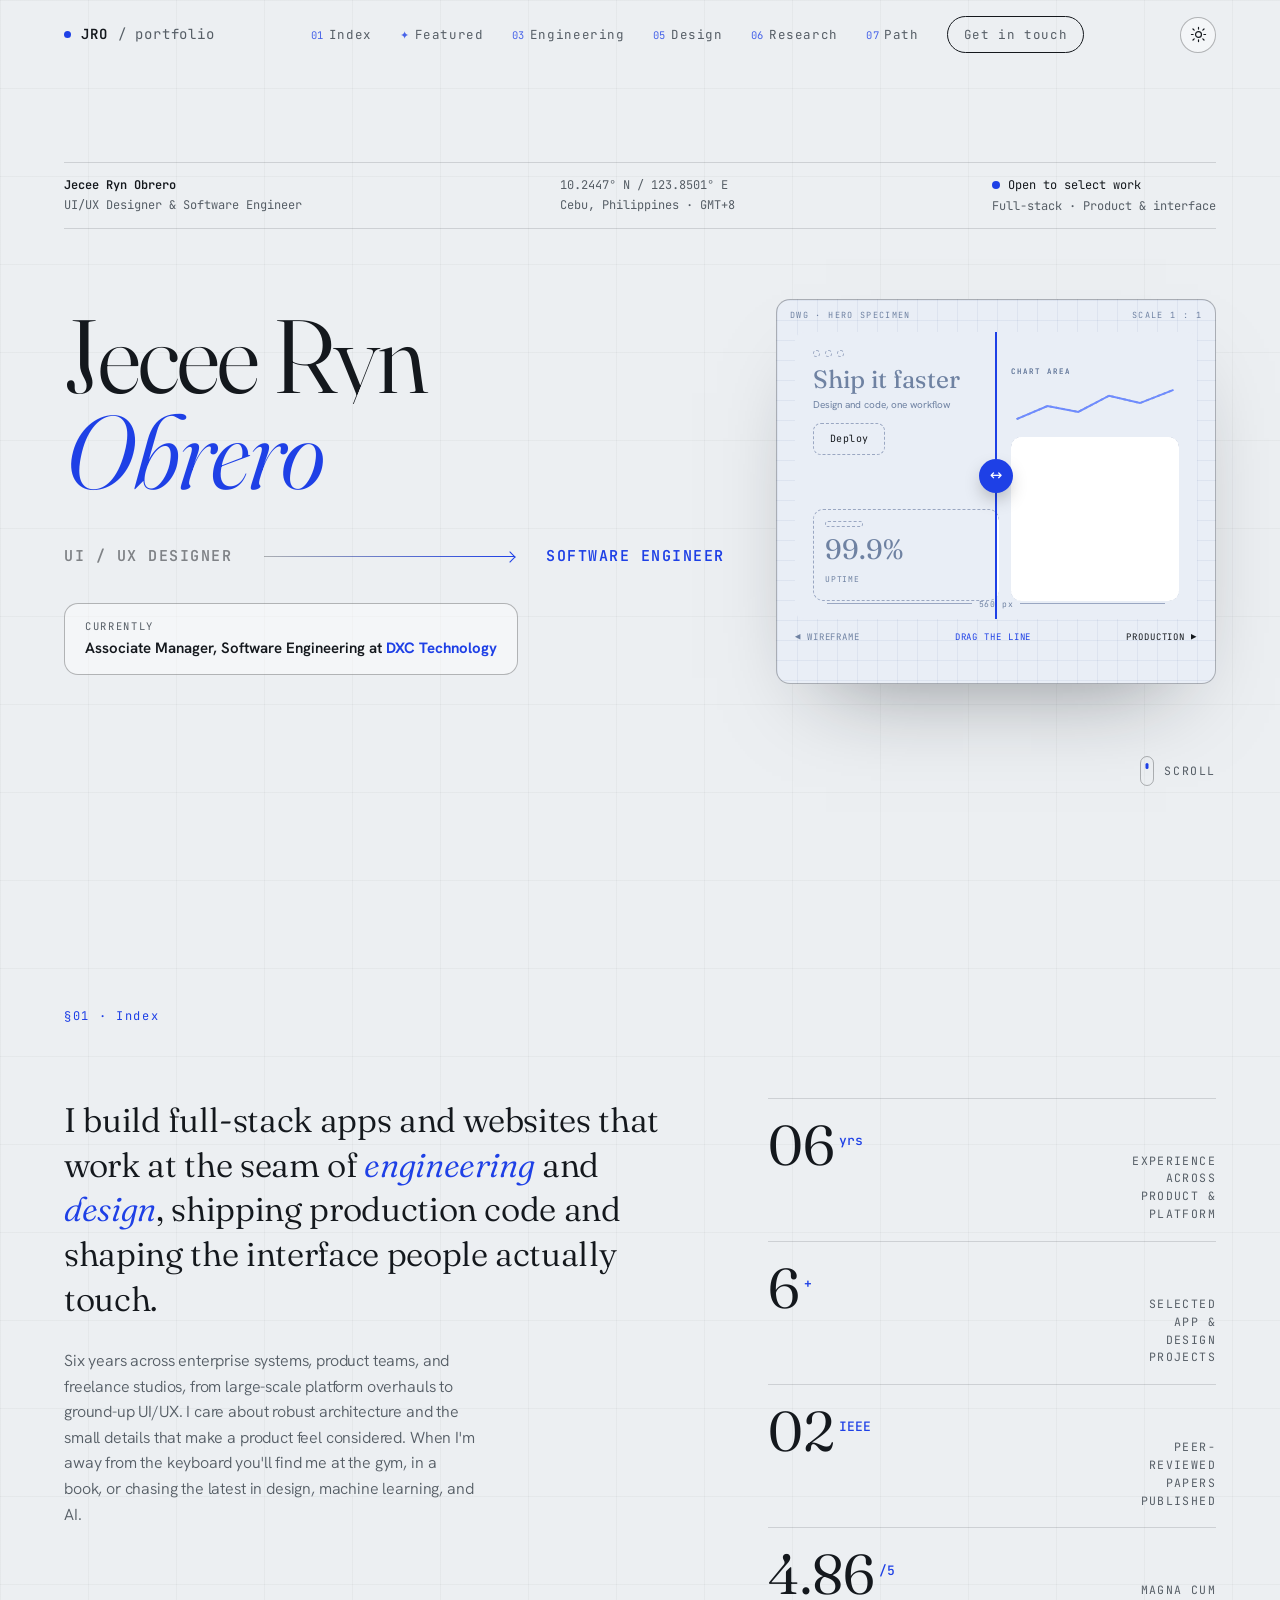
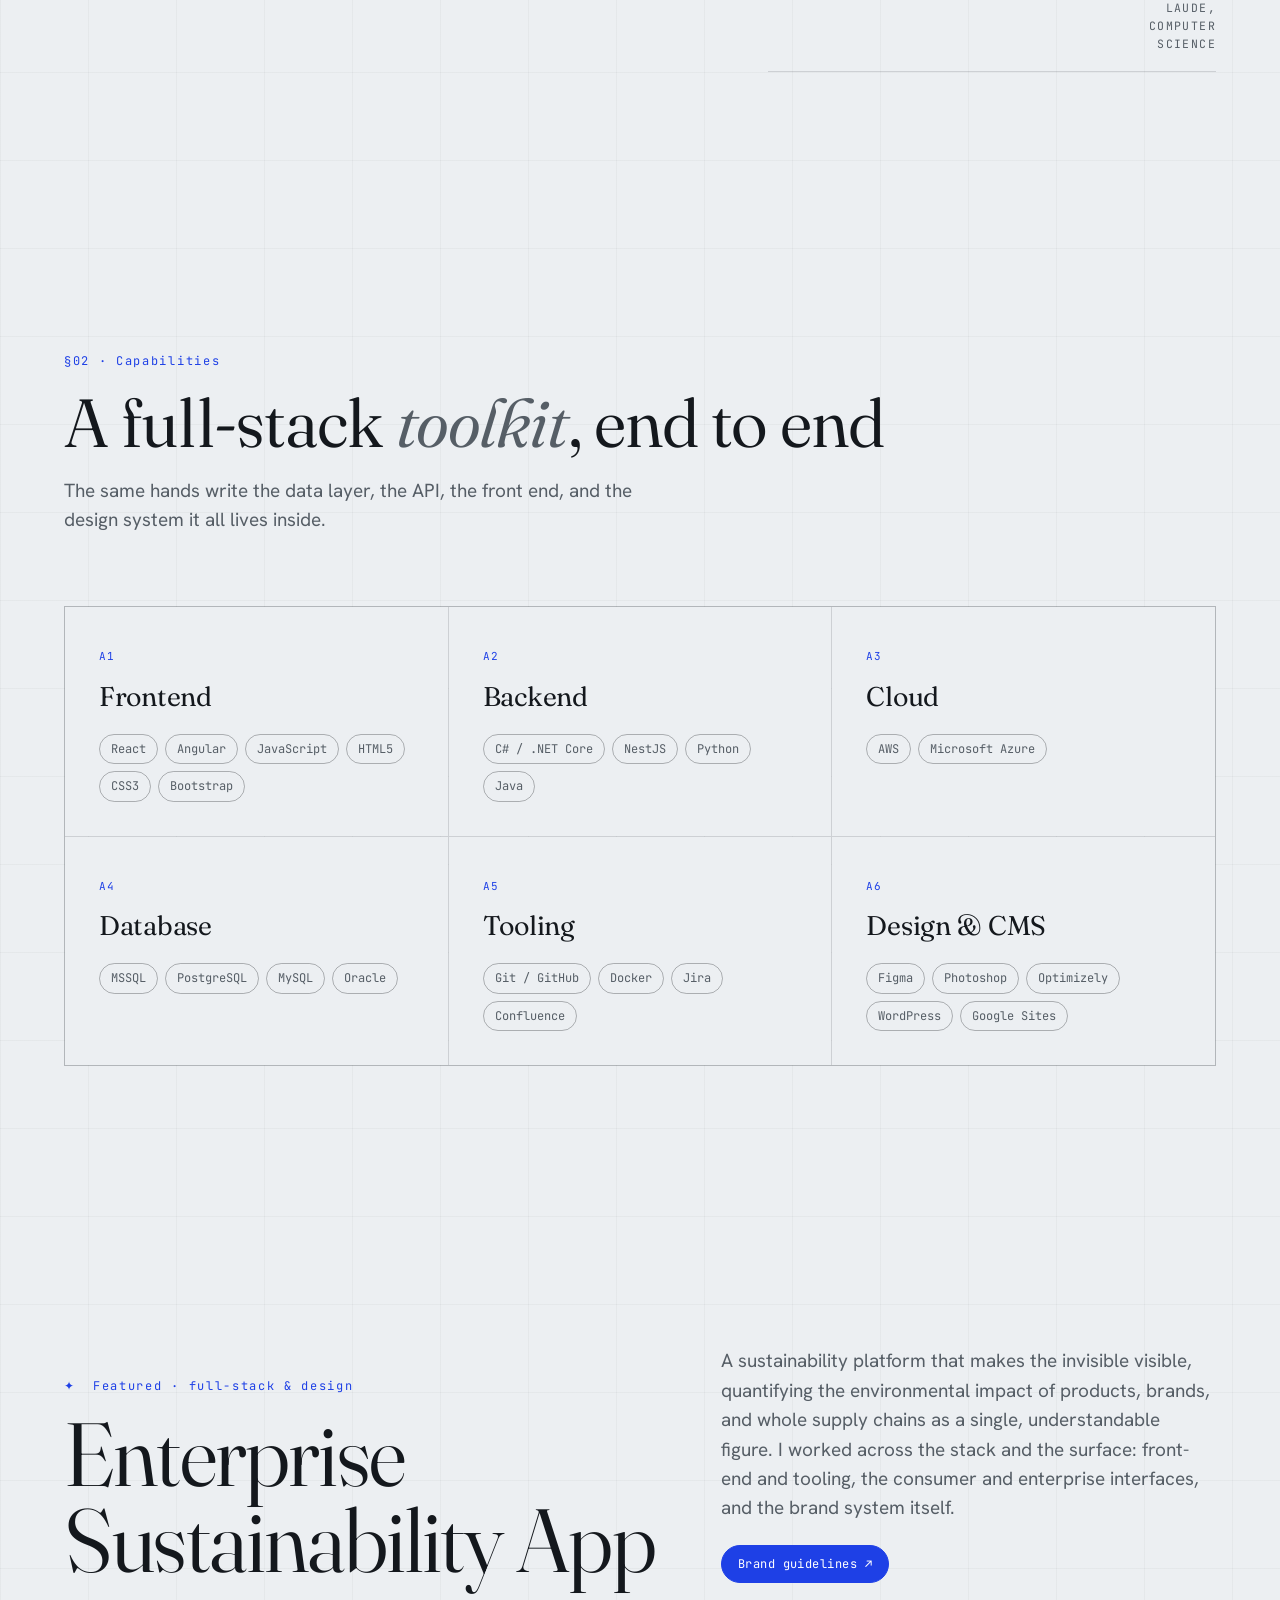
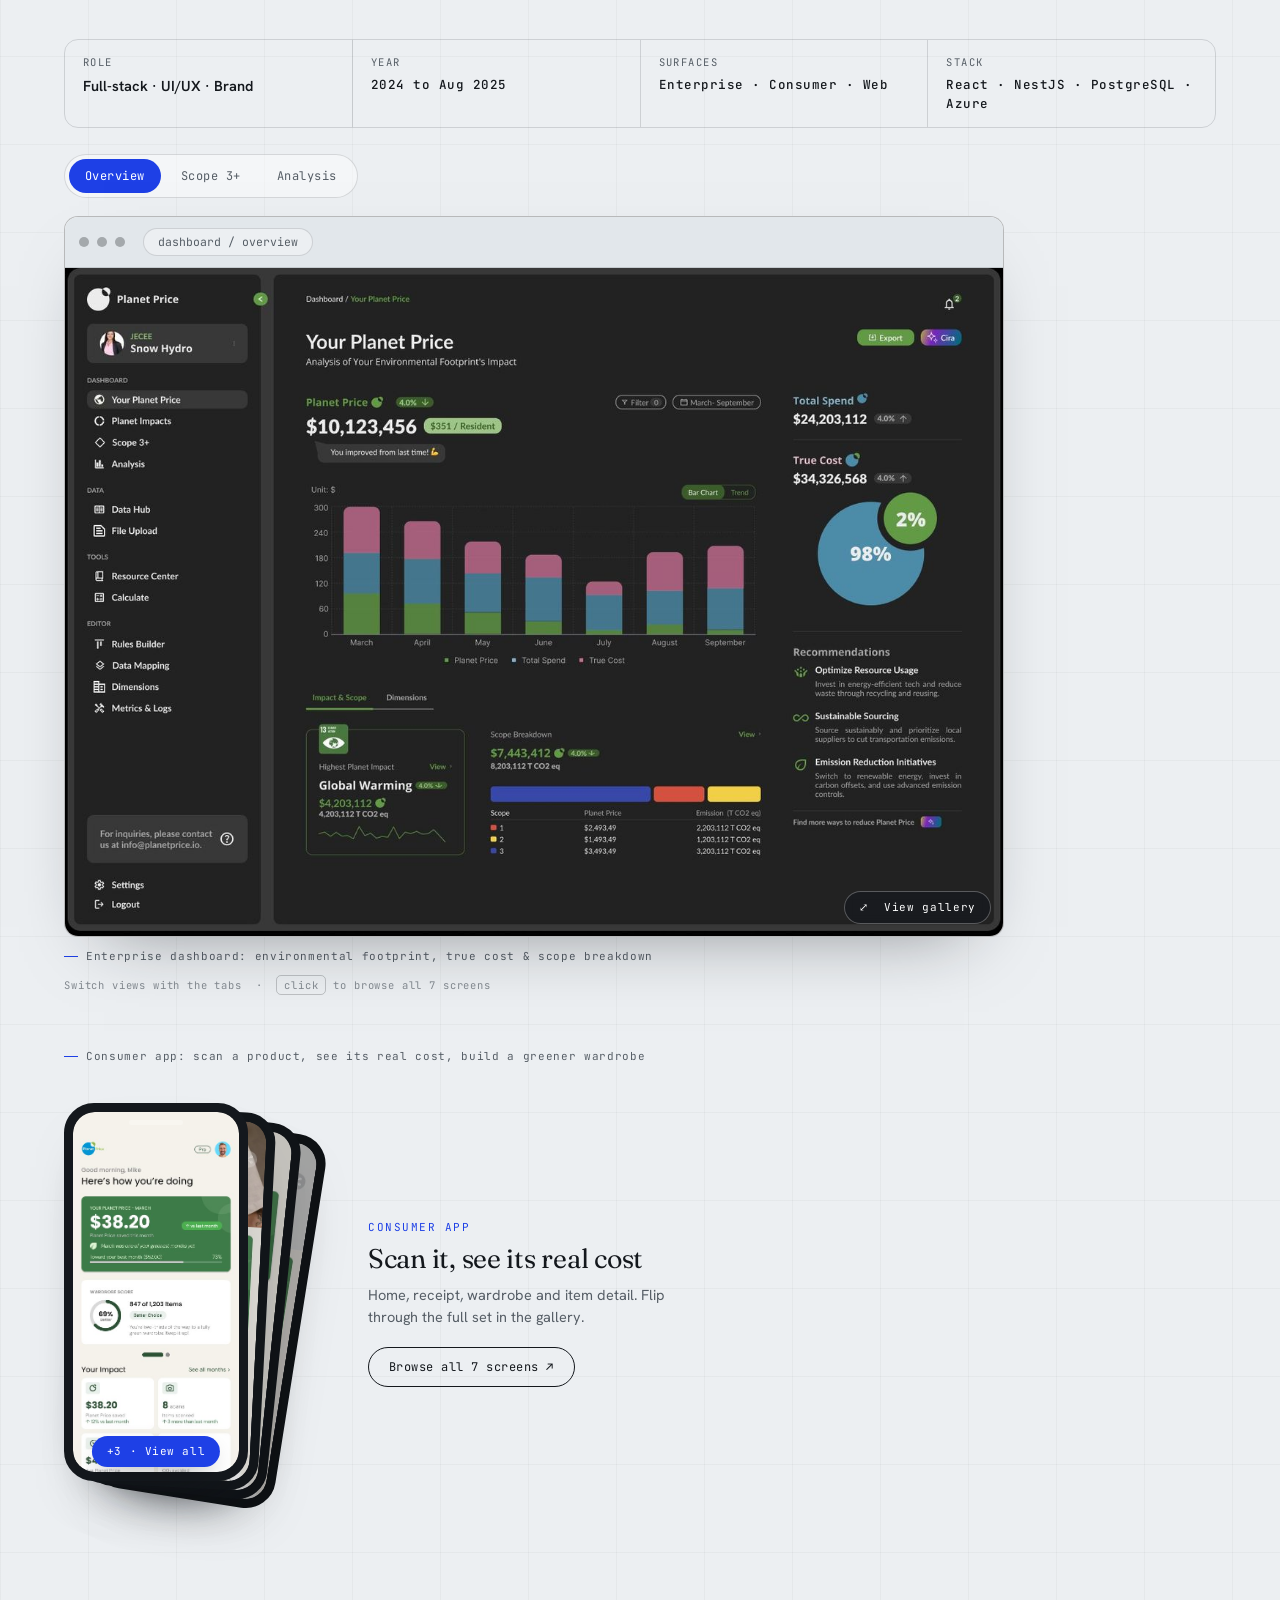
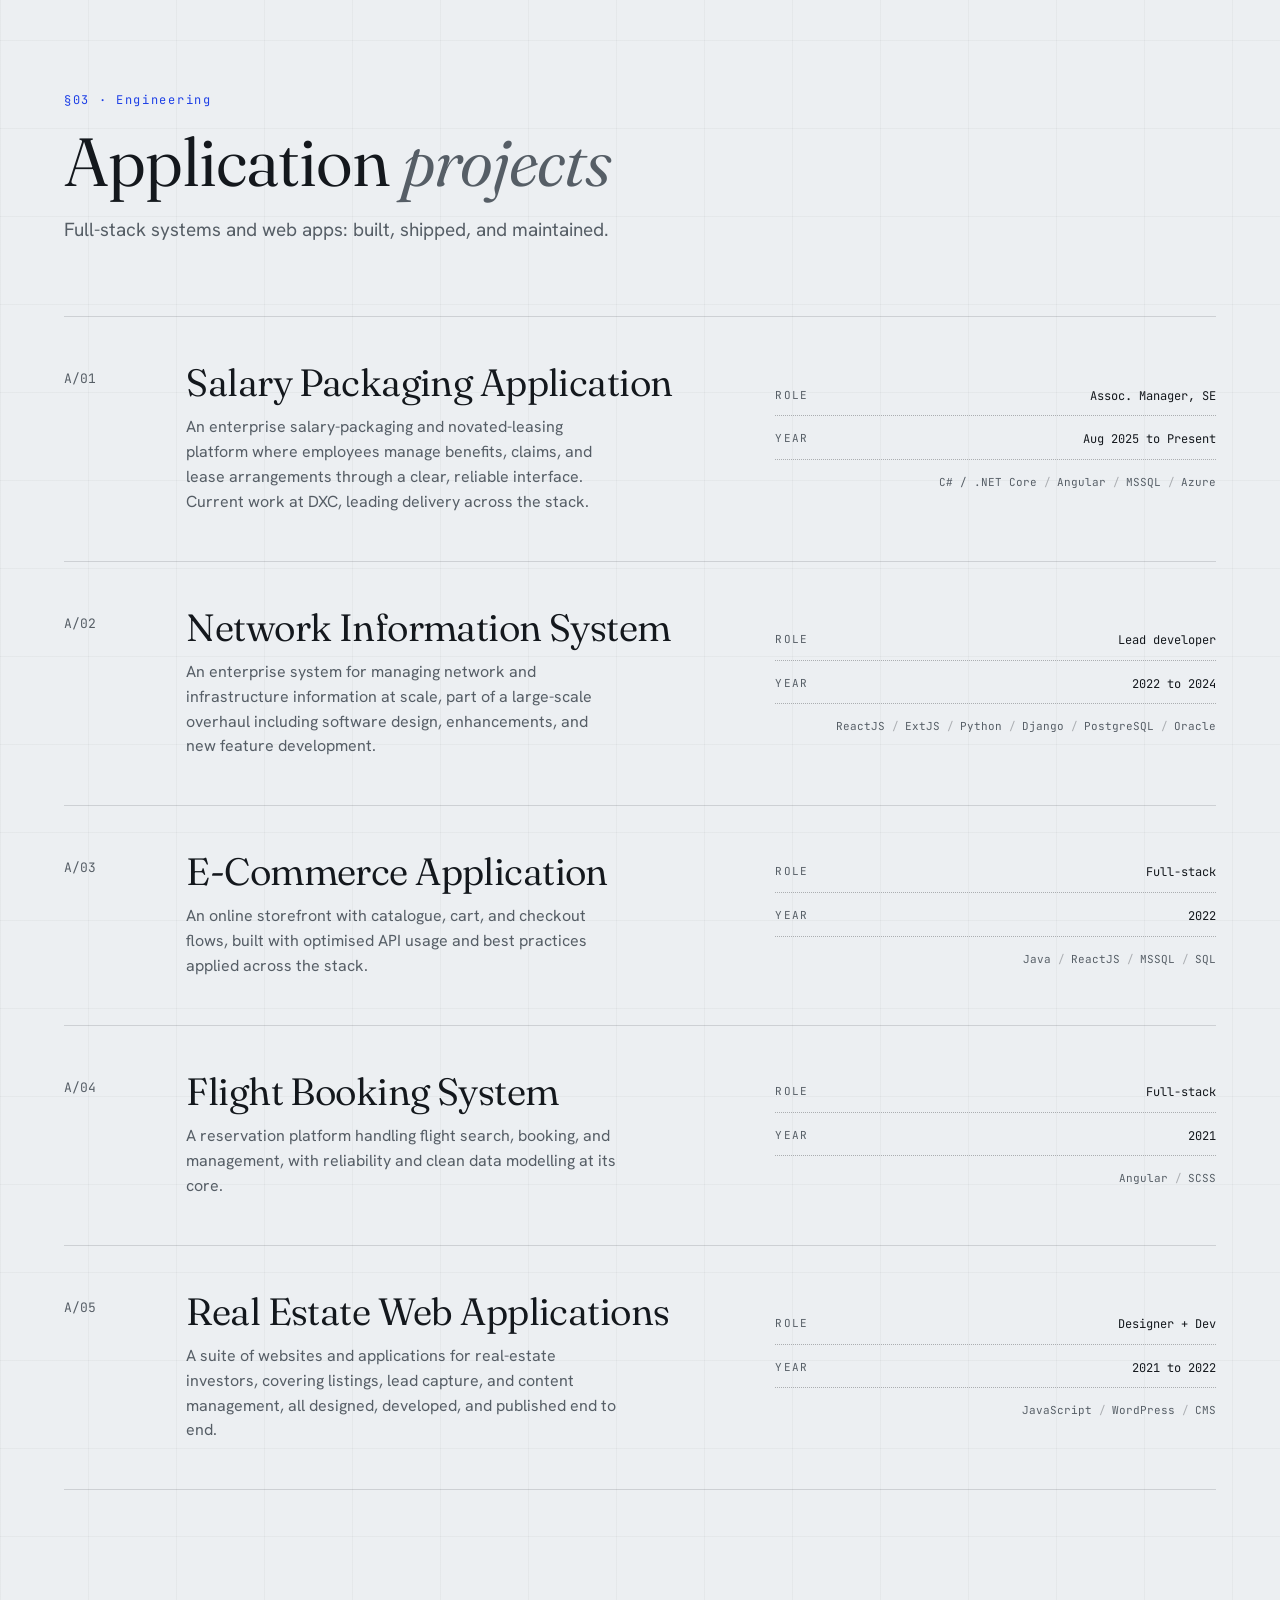
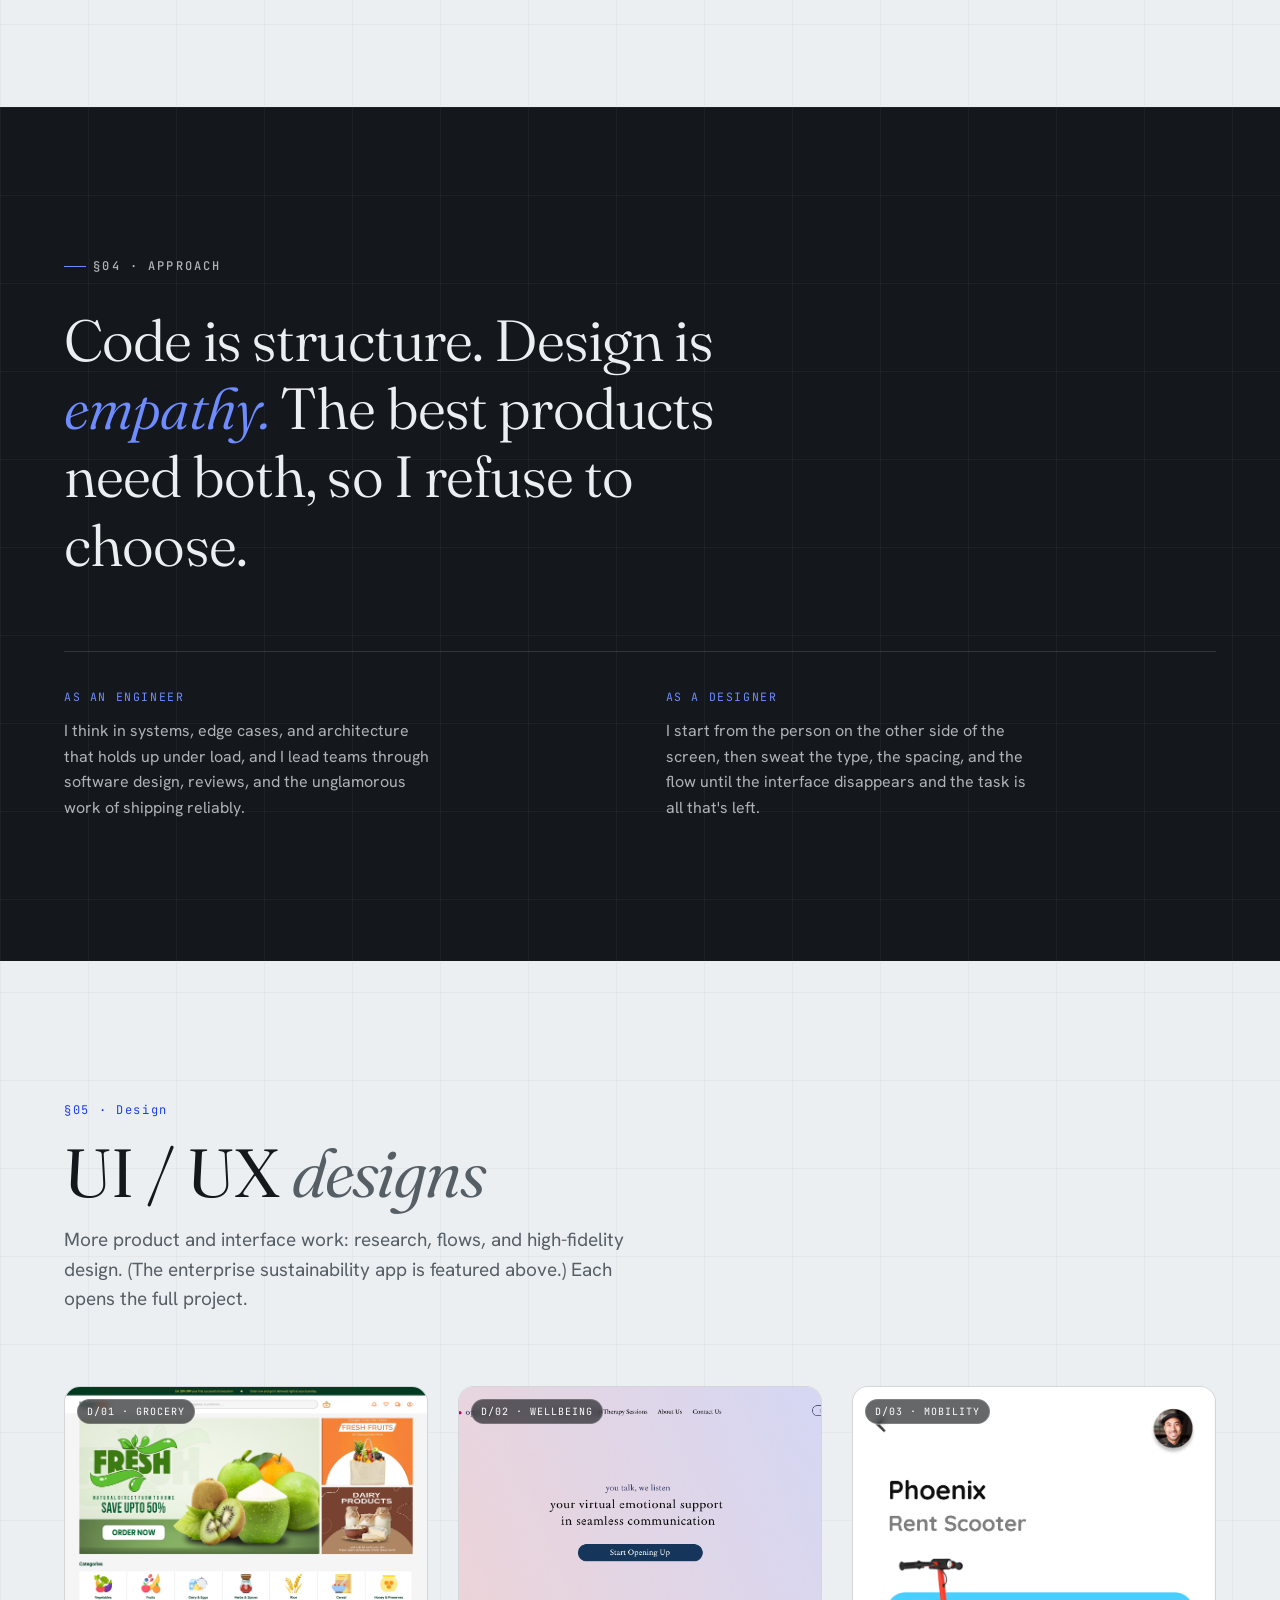
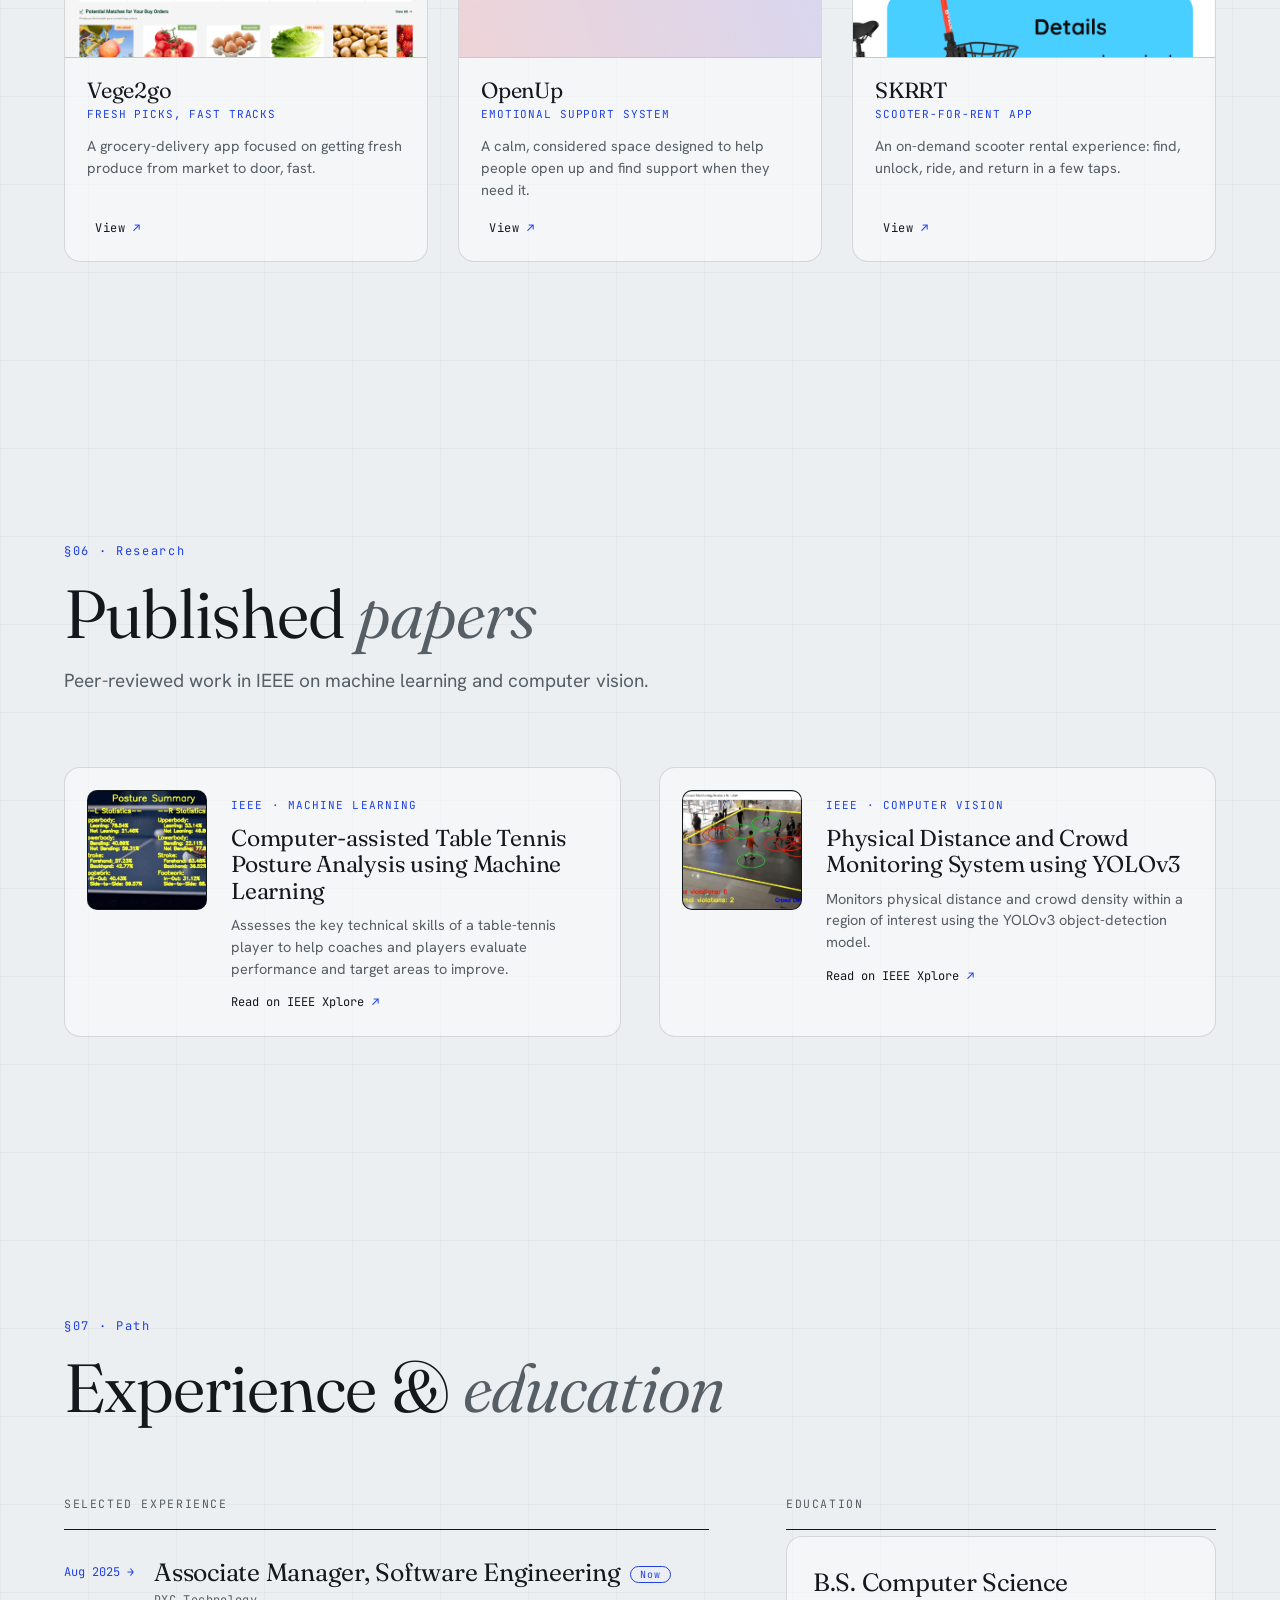
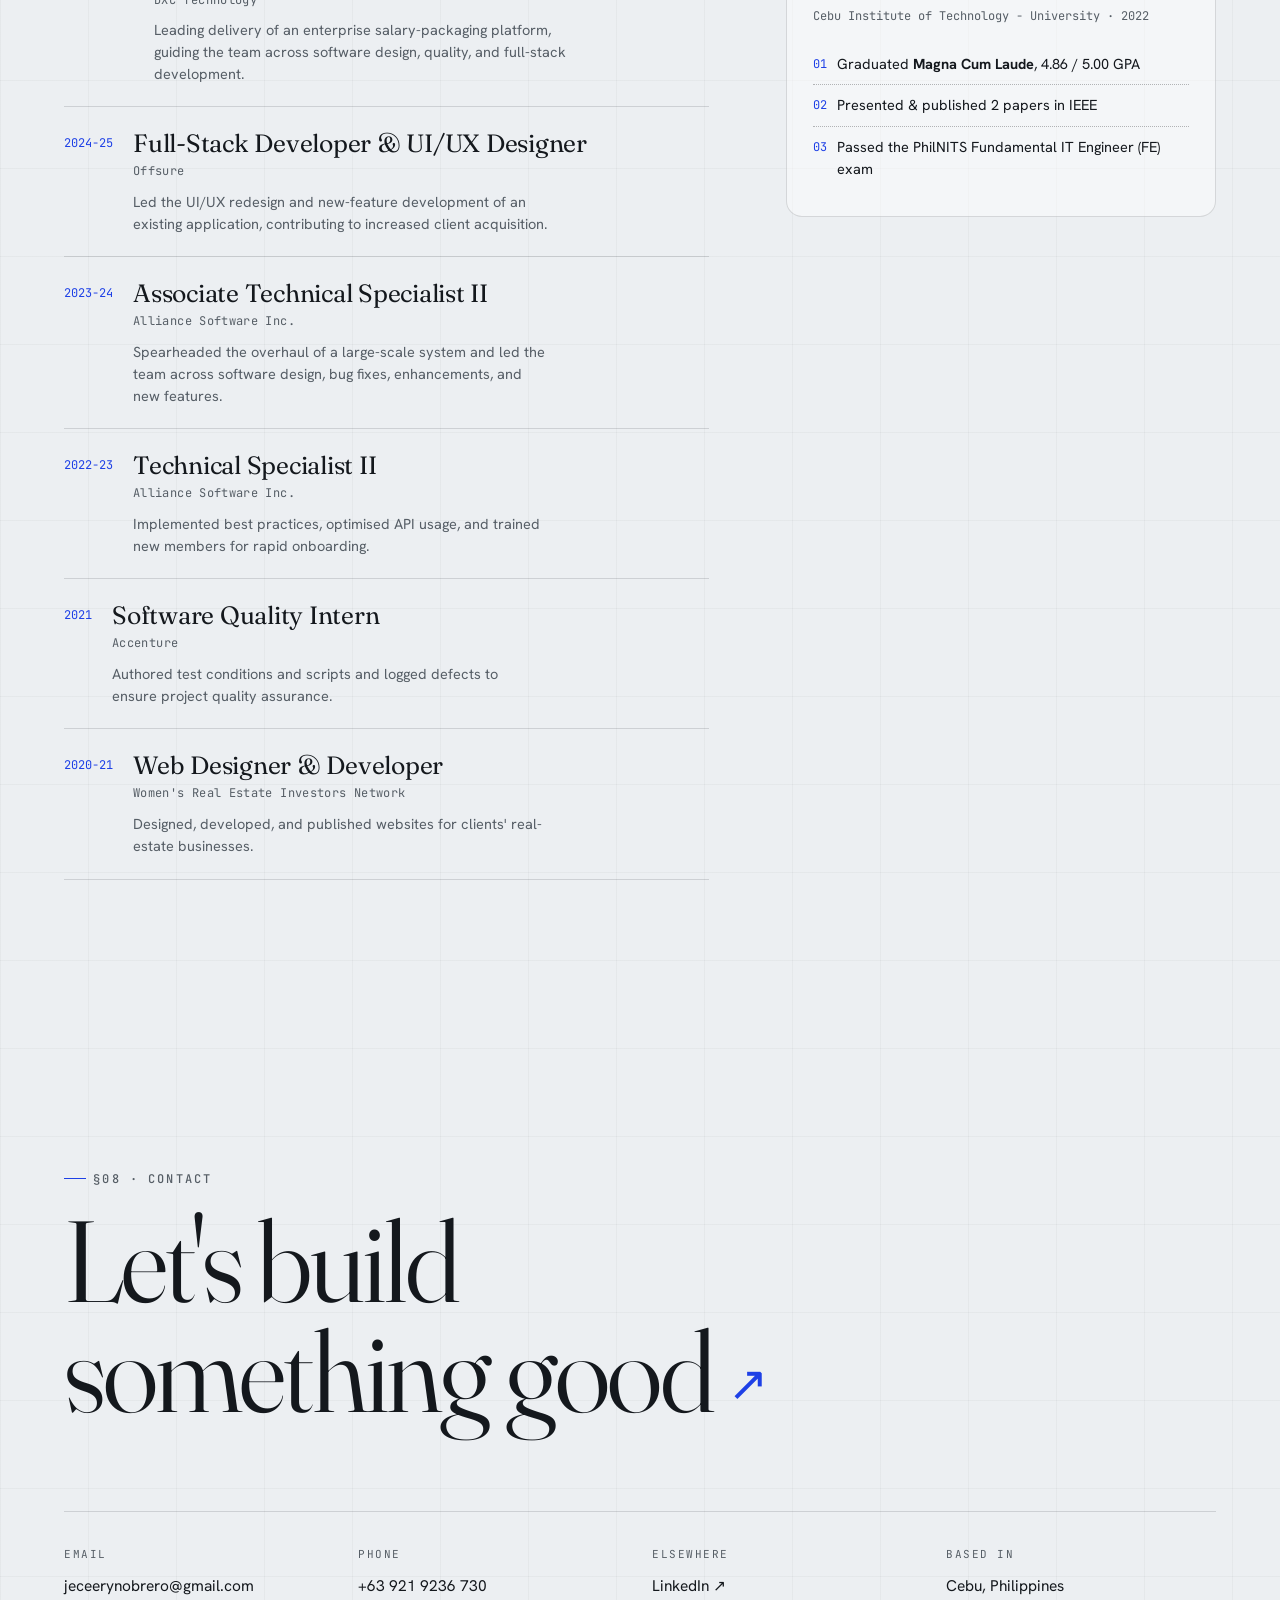
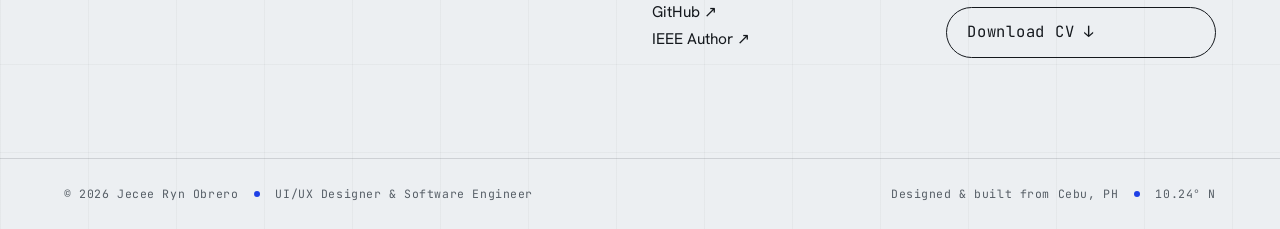
==== commit 141d9368: "Update the project number" ====
--- a/index.html
+++ b/index.html
@@ -761,7 +761,7 @@
       </div>
       <div class="stats reveal" data-d="1">
         <div class="stat"><span class="n">06<span class="u">yrs</span></span><span class="l">Experience across product &amp; platform</span></div>
-        <div class="stat"><span class="n">11<span class="u">+</span></span><span class="l">Selected app &amp; design projects</span></div>
+        <div class="stat"><span class="n">6<span class="u">+</span></span><span class="l">Selected app &amp; design projects</span></div>
         <div class="stat"><span class="n">02<span class="u">IEEE</span></span><span class="l">Peer-reviewed papers published</span></div>
         <div class="stat"><span class="n">4.86<span class="u">/5</span></span><span class="l">Magna Cum Laude, Computer Science</span></div>
       </div>
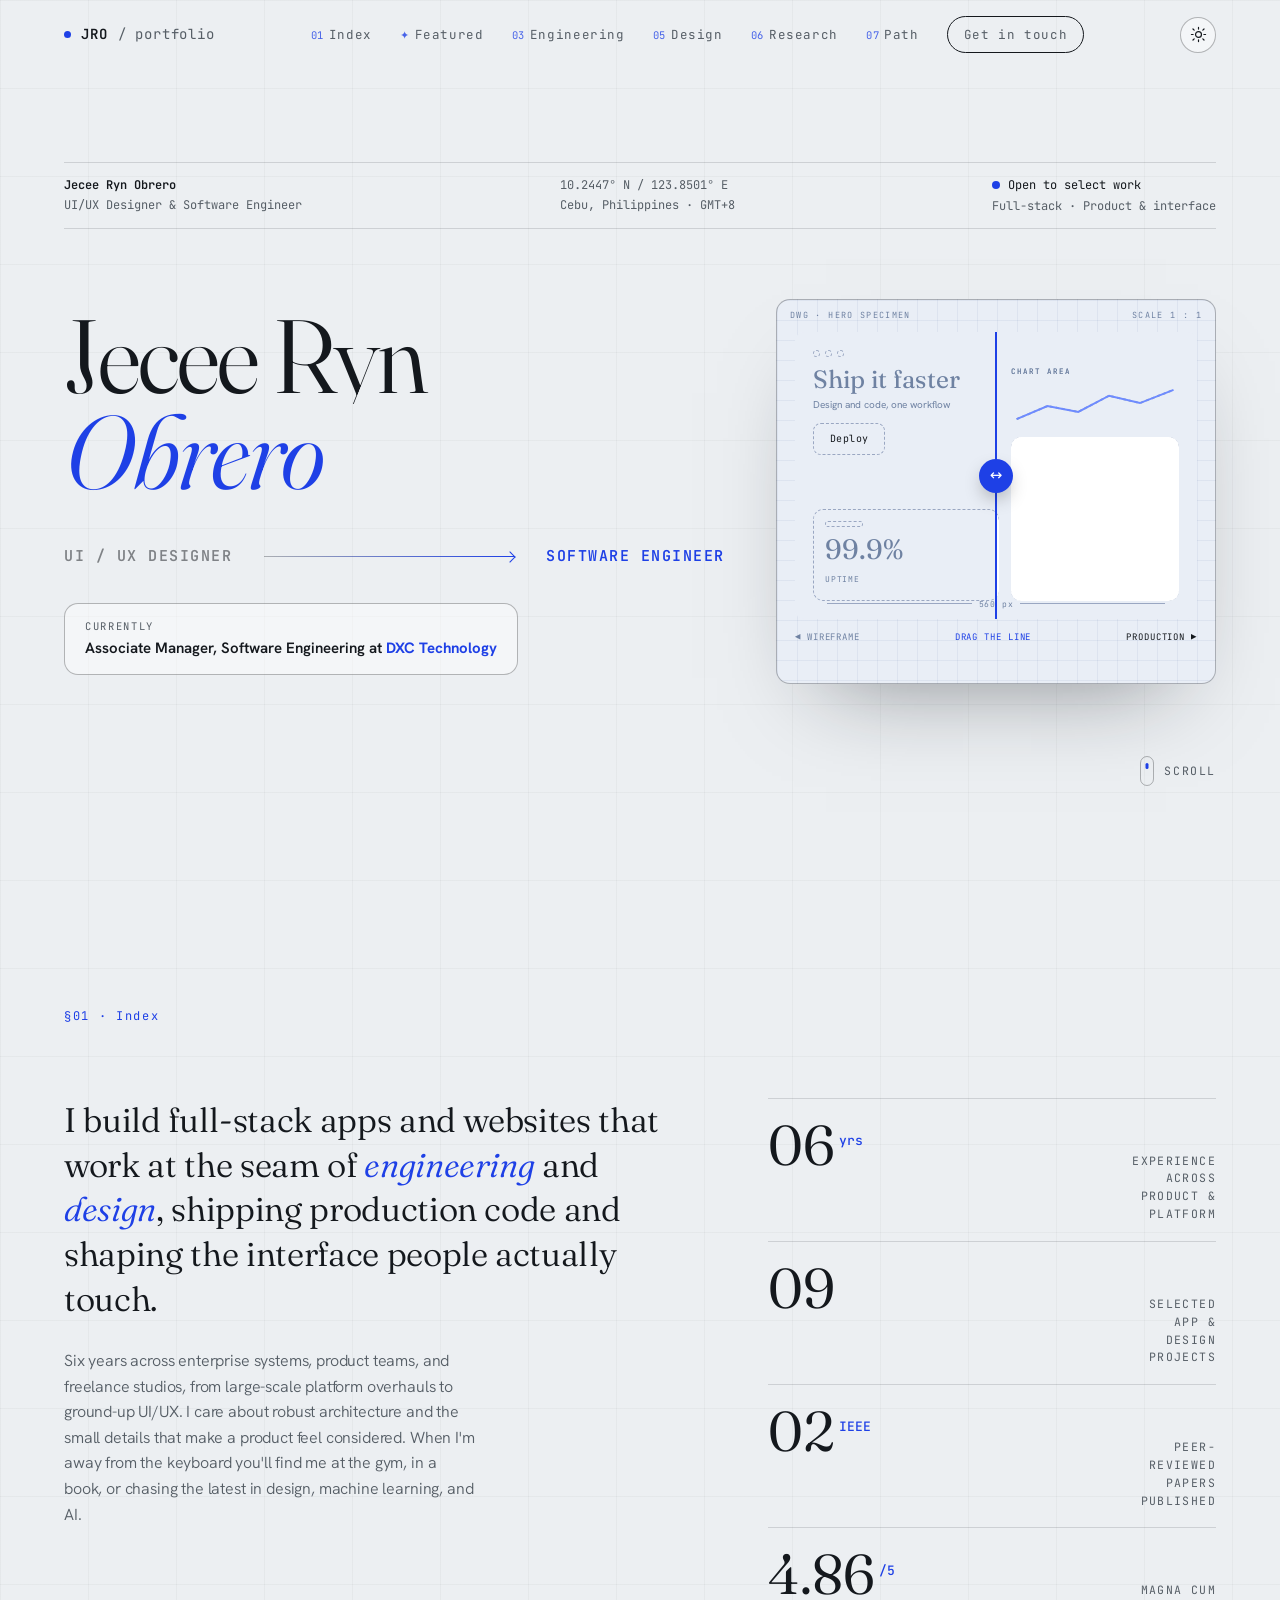
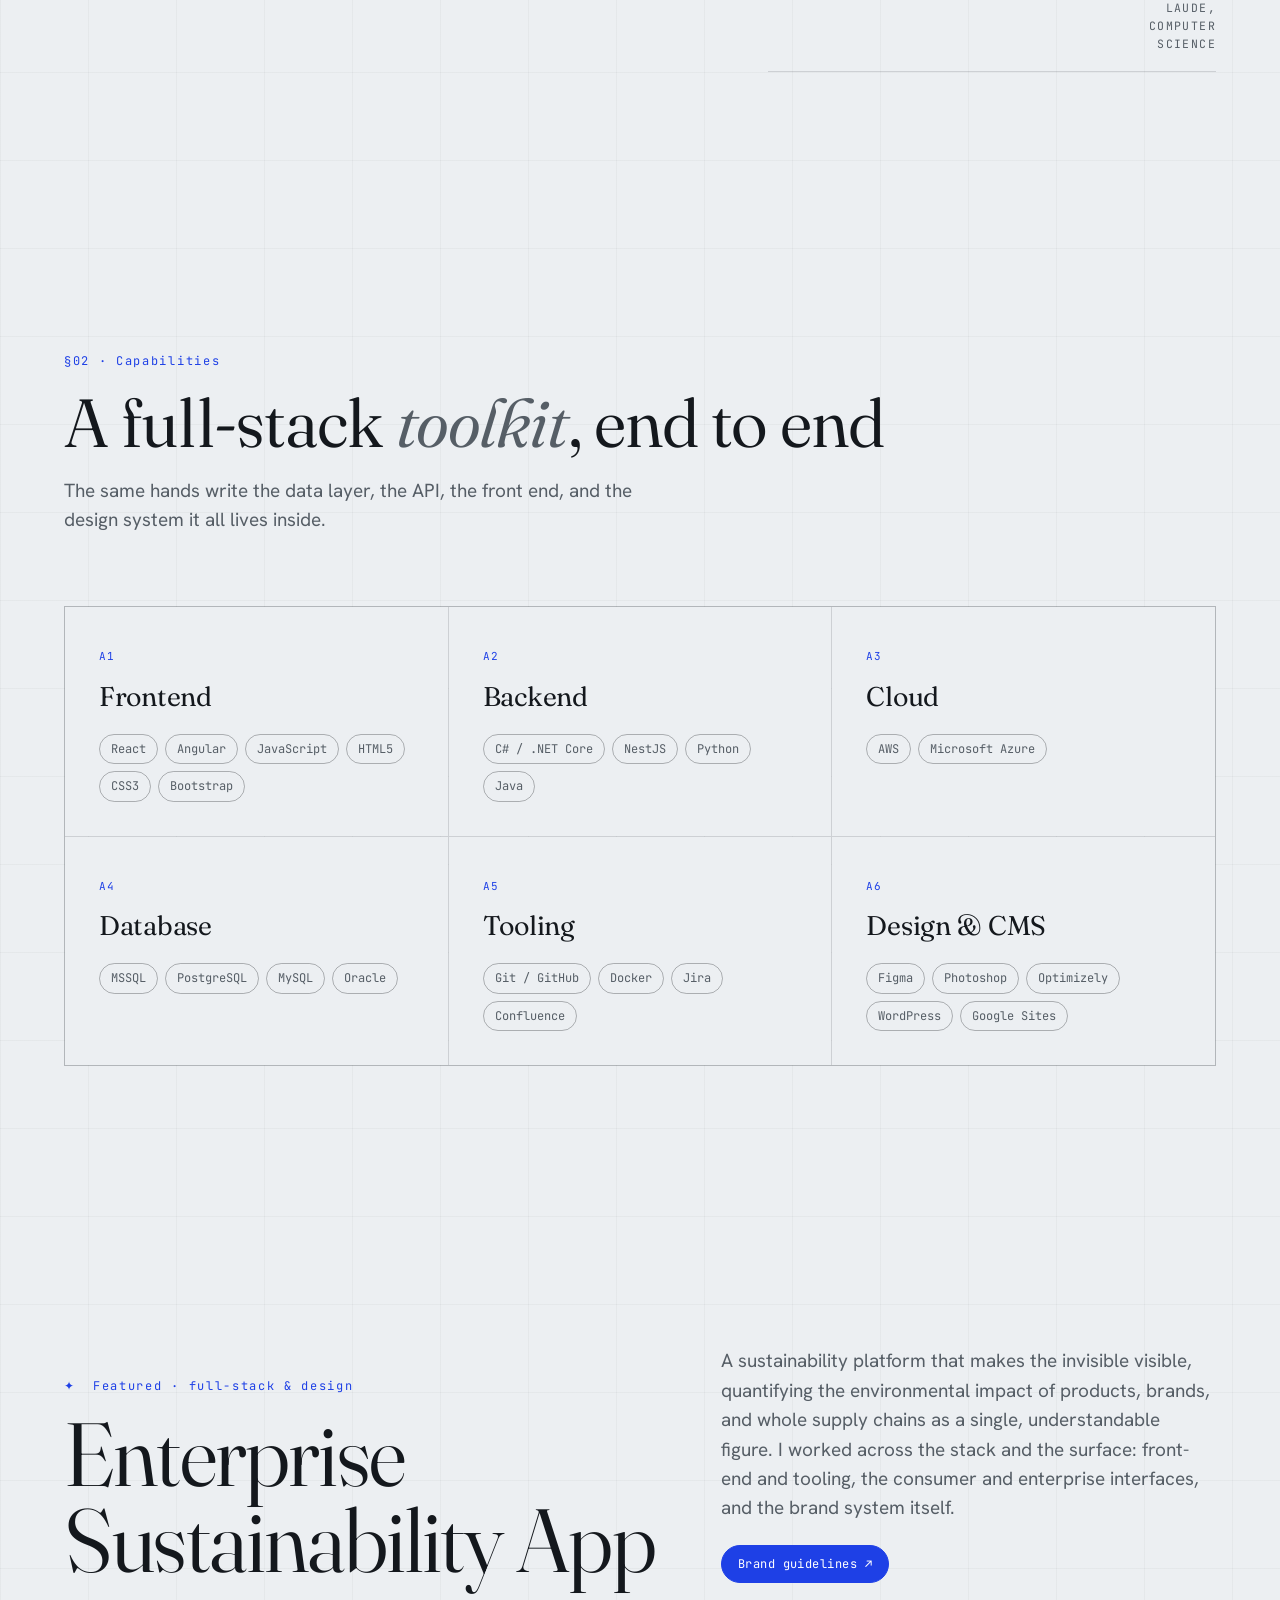
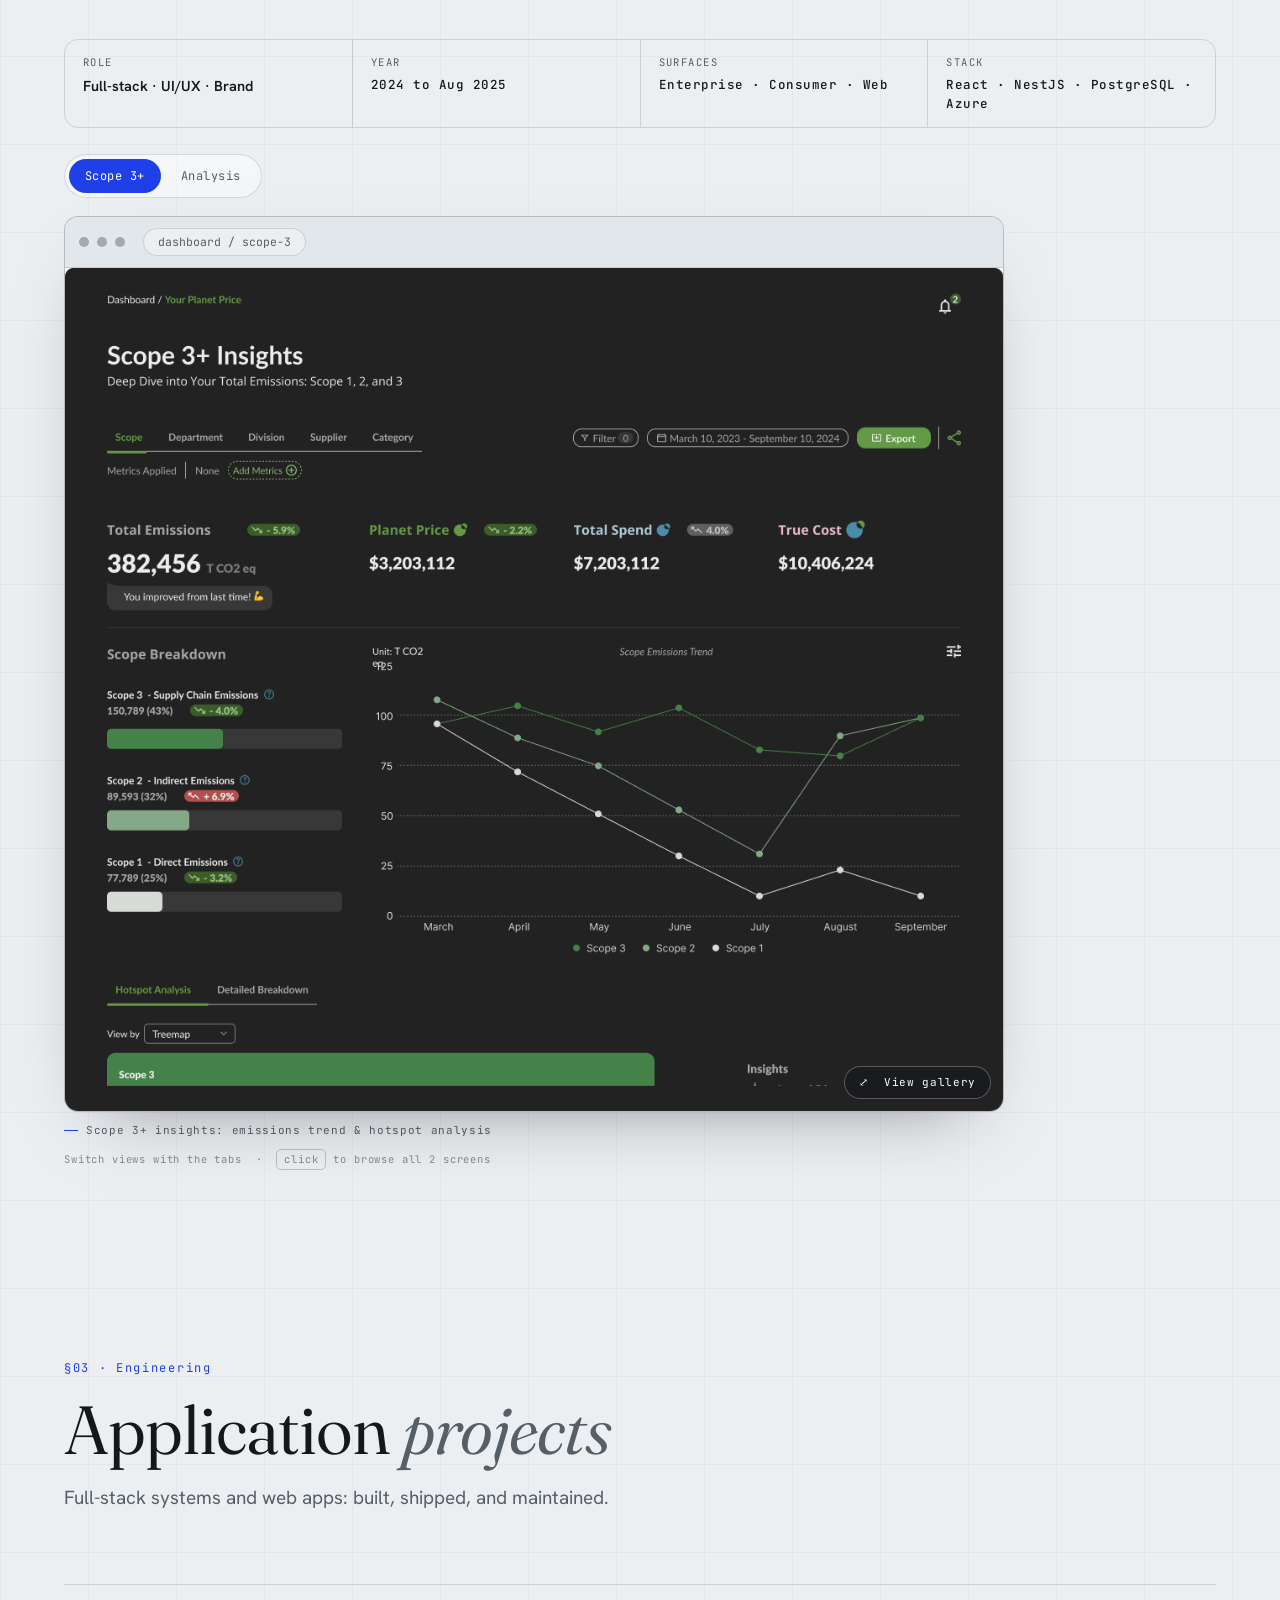
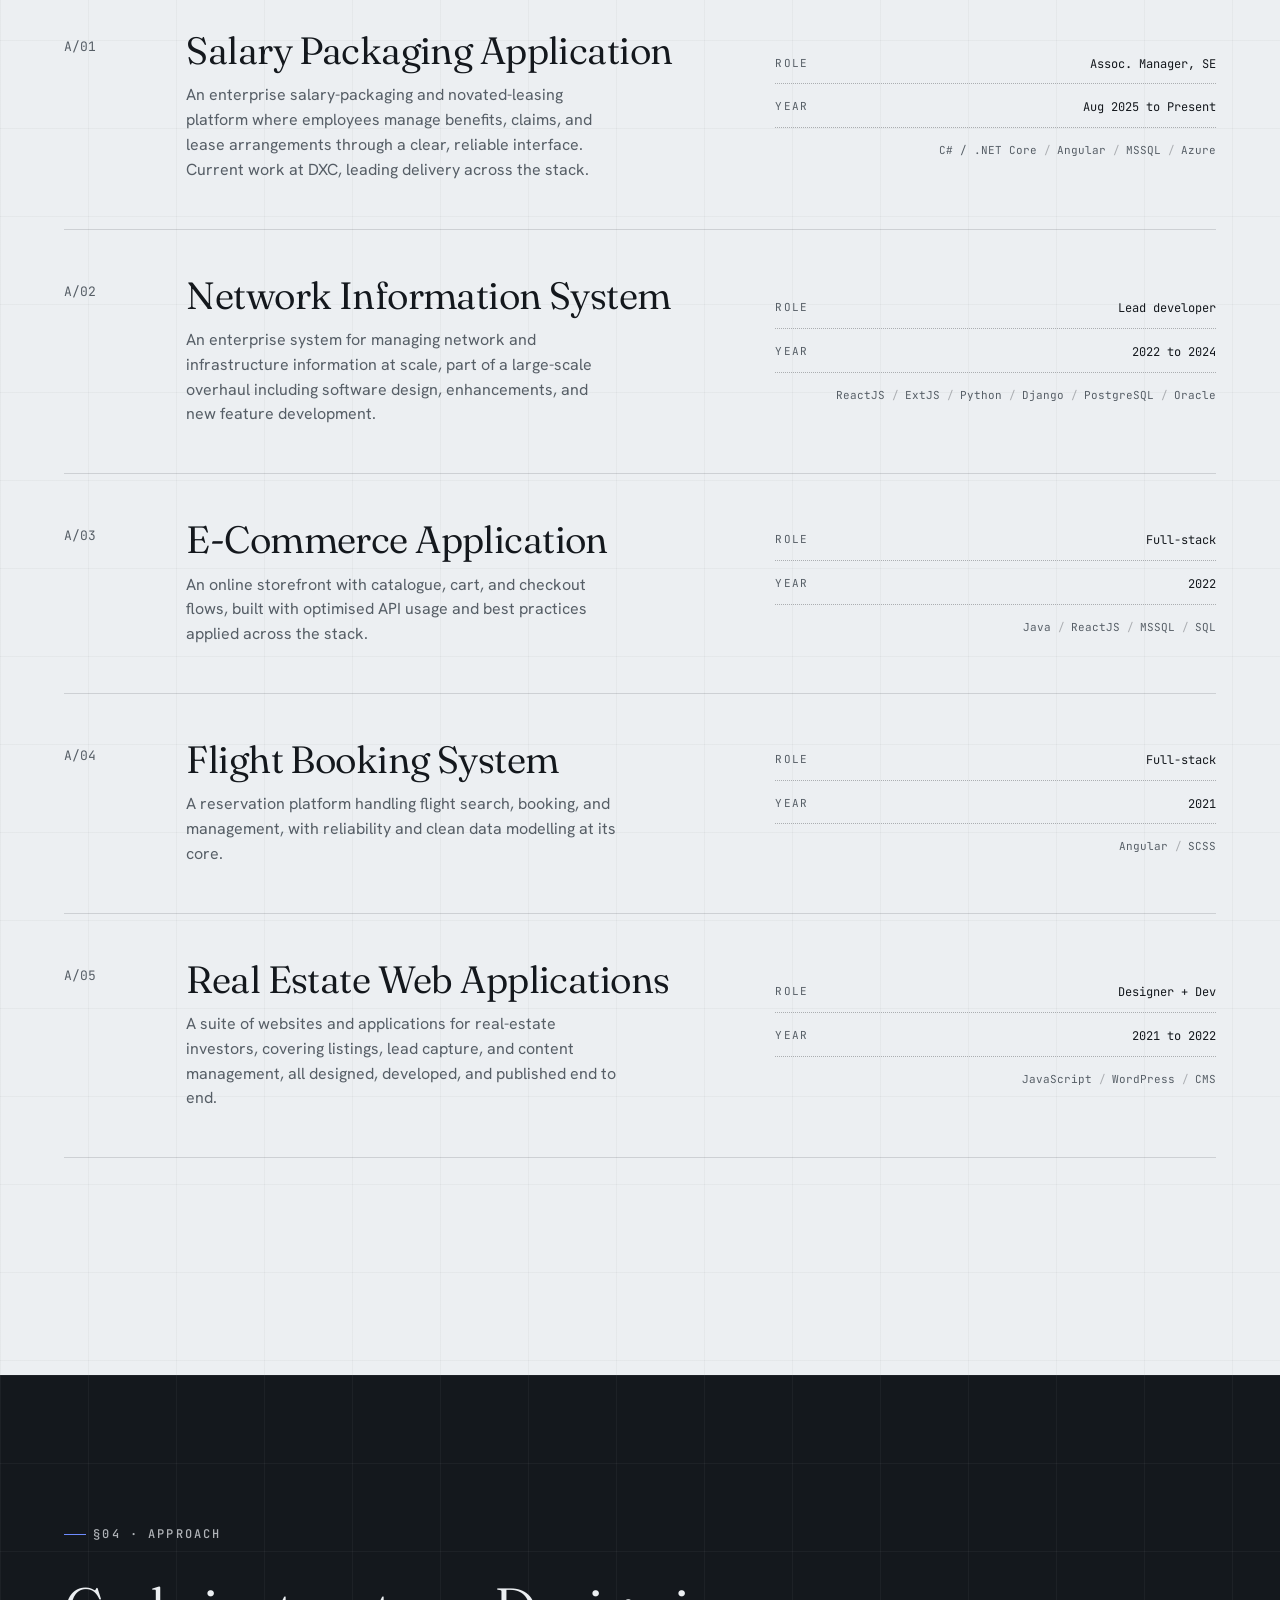
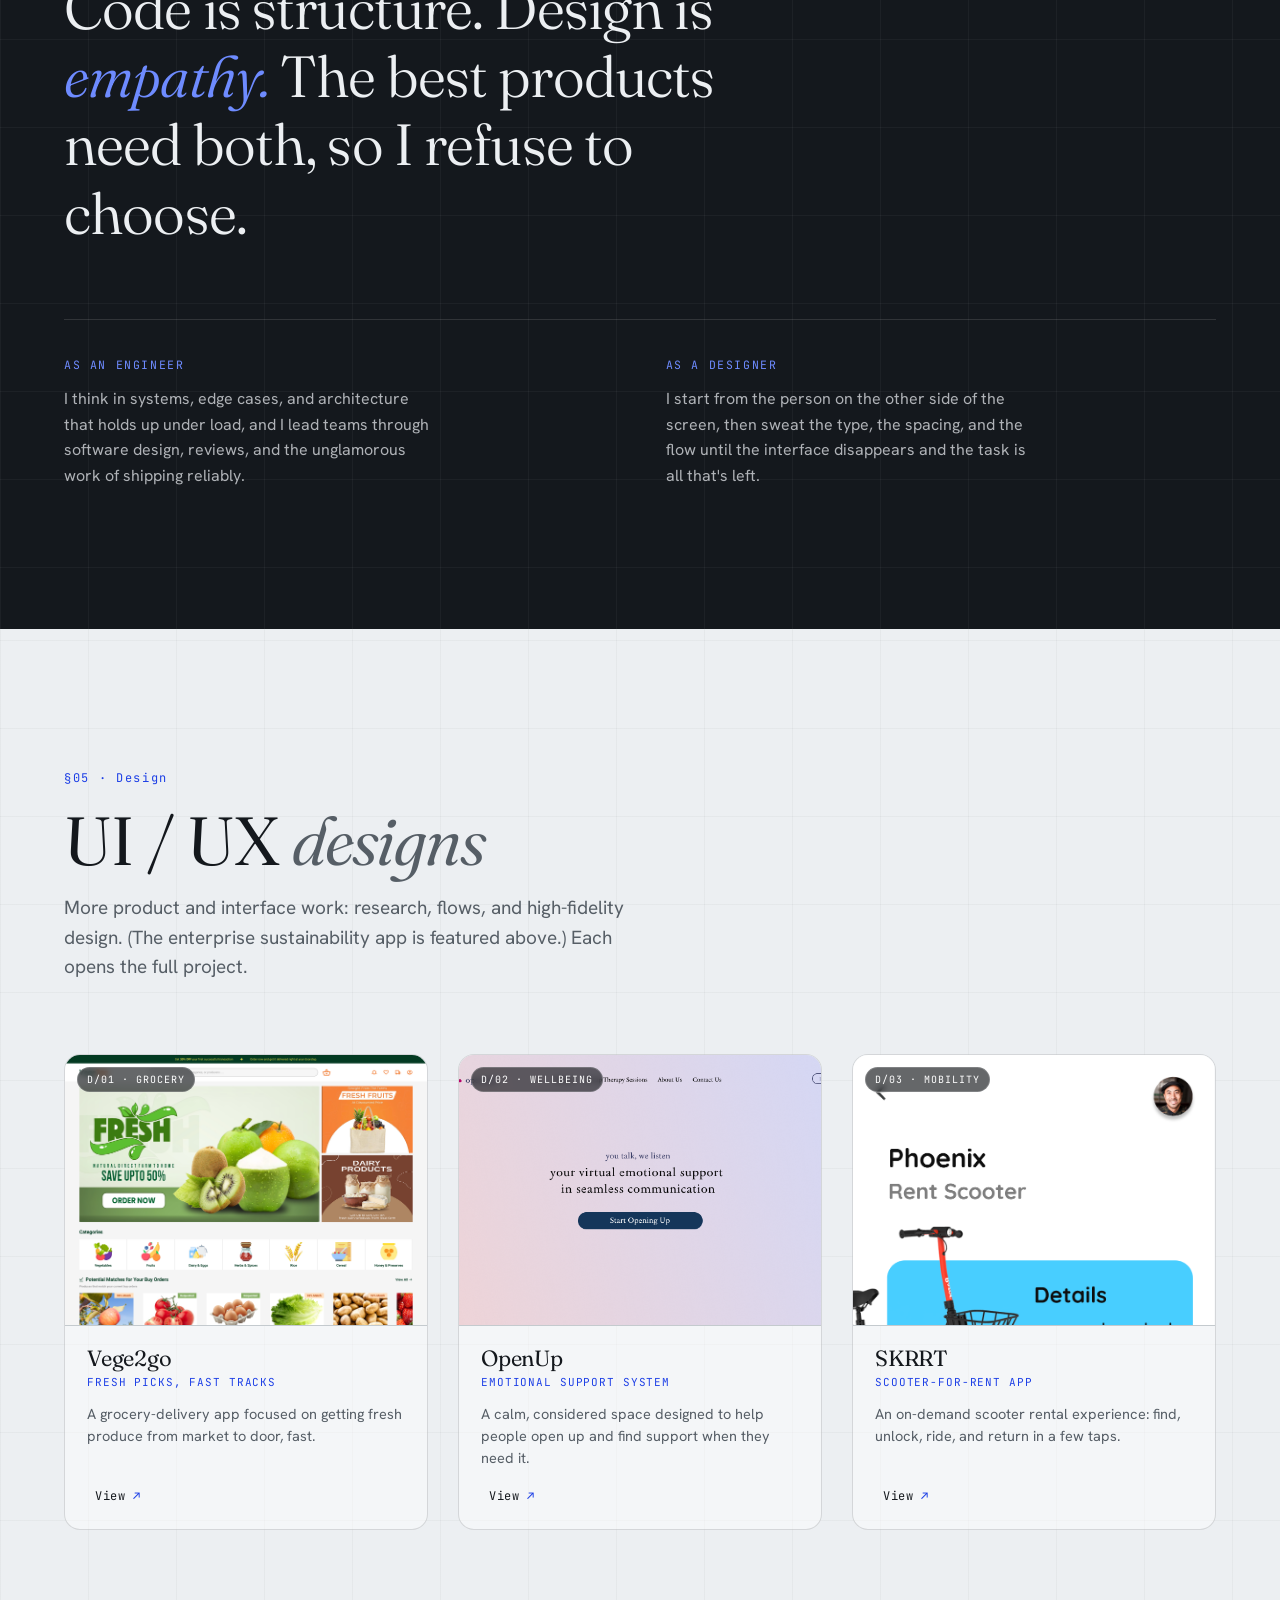
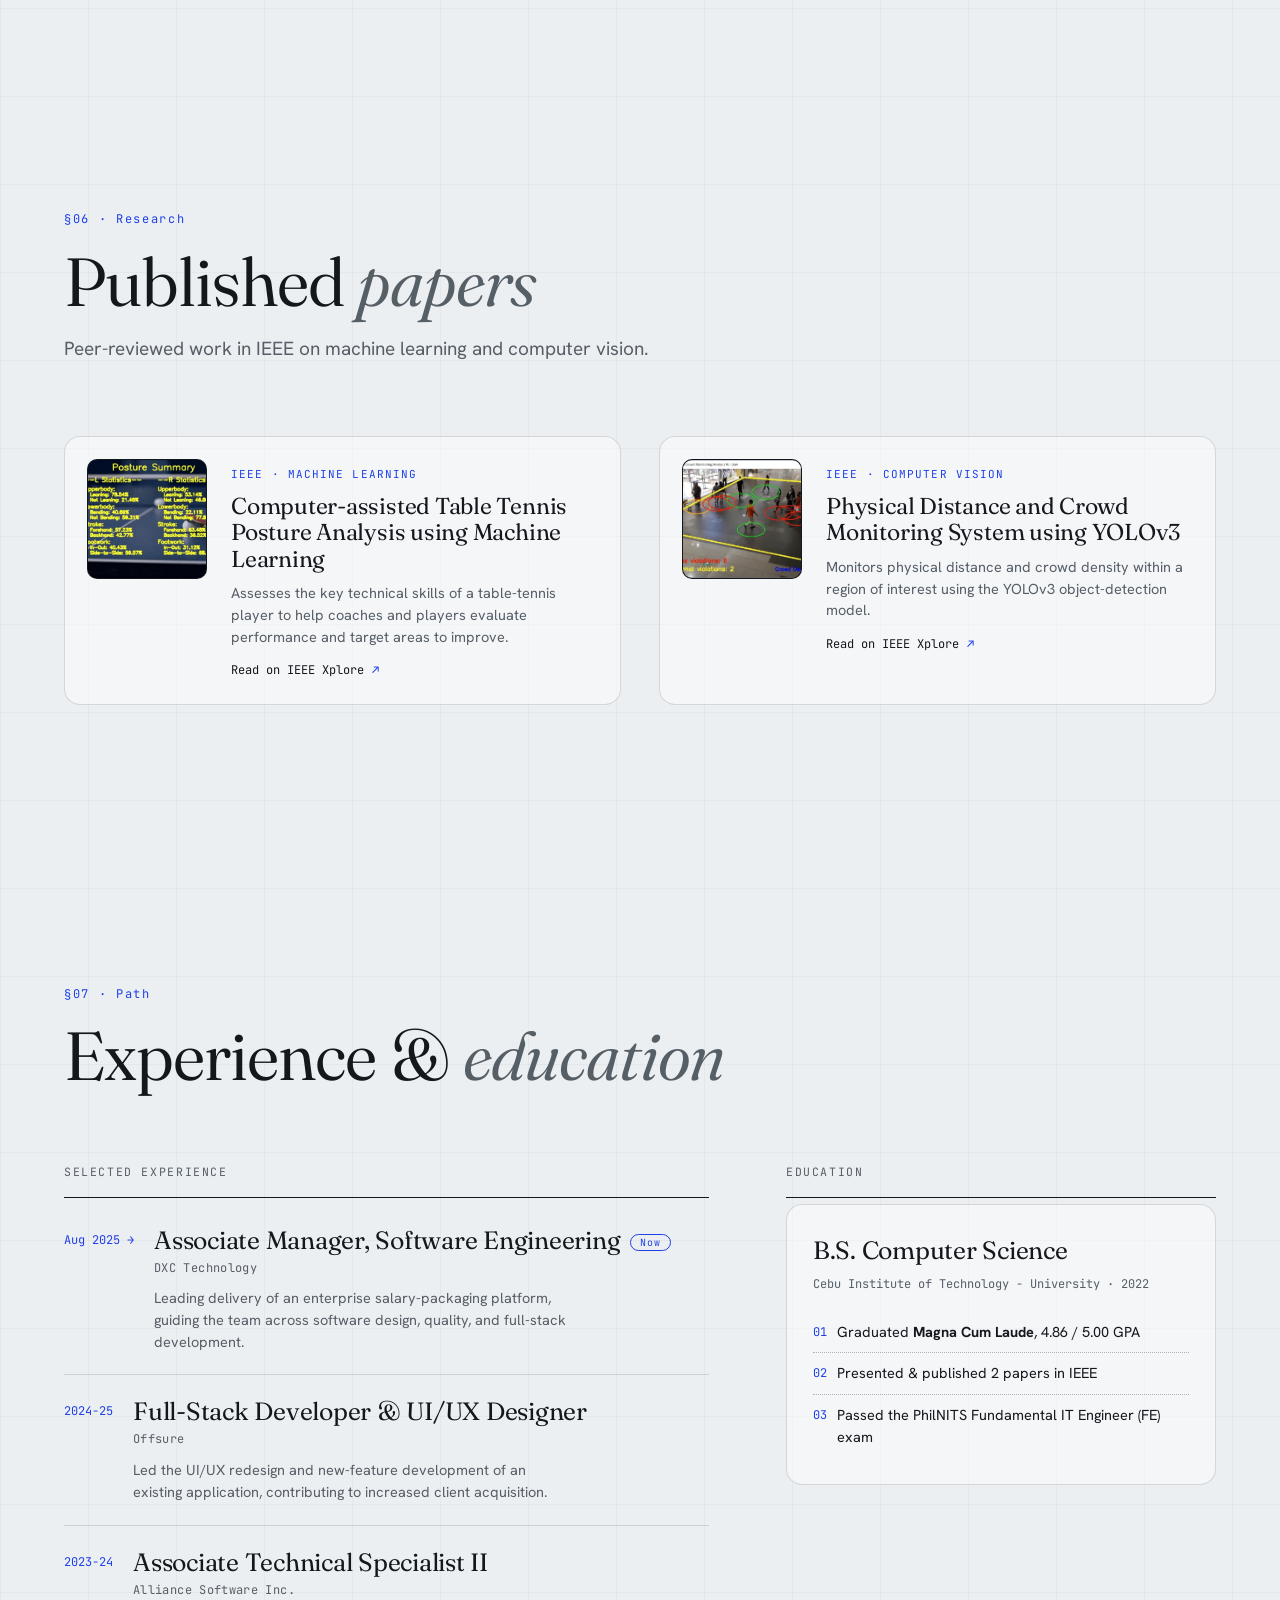
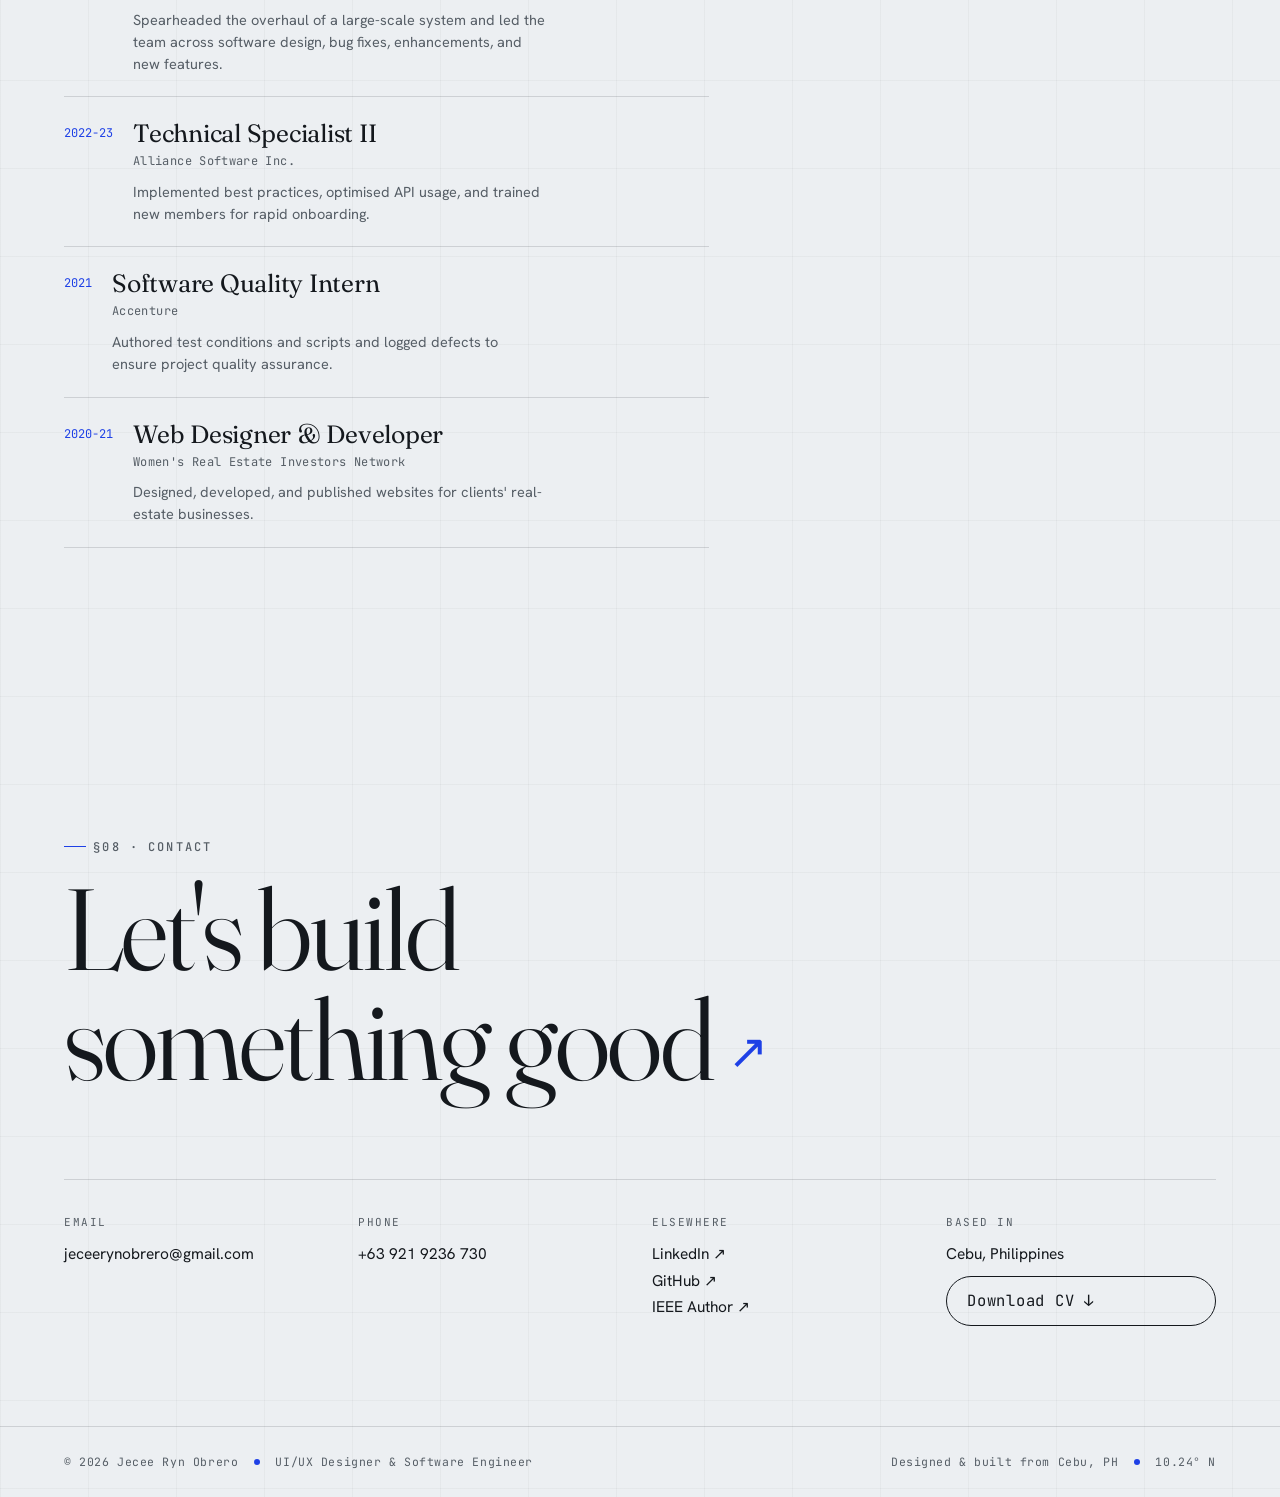
==== commit e868c9fc: "Update the mockups" ====
--- a/index.html
+++ b/index.html
@@ -352,6 +352,8 @@
   .frame-stack img{display:block;width:100%;transition:opacity .45s ease;cursor:zoom-in}
   .frame-stack img.s-on{position:relative;opacity:1;height:auto}
   .frame-stack img.s-off{position:absolute;inset:0;height:100%;object-fit:cover;object-position:top center;opacity:0;pointer-events:none}
+  /* full width, no crop, no whitespace: each image fills the width and drives the height */
+  #dashStack img.s-on{position:relative;width:100%;height:auto}
 
   #dashImg{width:100%;height:auto;display:block;cursor:zoom-in;transition:opacity .35s ease}
   #dashImg.fading{opacity:0}
@@ -761,7 +763,7 @@
       </div>
       <div class="stats reveal" data-d="1">
         <div class="stat"><span class="n">06<span class="u">yrs</span></span><span class="l">Experience across product &amp; platform</span></div>
-        <div class="stat"><span class="n">6<span class="u">+</span></span><span class="l">Selected app &amp; design projects</span></div>
+        <div class="stat"><span class="n">09</span><span class="l">Selected app &amp; design projects</span></div>
         <div class="stat"><span class="n">02<span class="u">IEEE</span></span><span class="l">Peer-reviewed papers published</span></div>
         <div class="stat"><span class="n">4.86<span class="u">/5</span></span><span class="l">Magna Cum Laude, Computer Science</span></div>
       </div>
@@ -808,39 +810,19 @@
     </div>
 
     <div class="reveal">
-      <div class="dash-tabs" role="tablist" aria-label="Dashboard views"><button type="button" role="tab" aria-selected="true" data-shot="0">Overview</button><button type="button" role="tab" aria-selected="false" data-shot="1">Scope 3+</button><button type="button" role="tab" aria-selected="false" data-shot="2">Analysis</button></div>
+      <div class="dash-tabs" role="tablist" aria-label="Dashboard views"><button type="button" role="tab" aria-selected="true" data-shot="0">Scope 3+</button><button type="button" role="tab" aria-selected="false" data-shot="1">Analysis</button></div>
       <div class="browser tilt" data-tilt>
-        <div class="bar"><span class="d"></span><span class="d"></span><span class="d"></span><span class="url" id="dashUrl">dashboard / overview</span></div>
+        <div class="bar"><span class="d"></span><span class="d"></span><span class="d"></span><span class="url" id="dashUrl">dashboard / scope-3</span></div>
         <div class="frame-stack" id="dashStack">
-          <img class="s-on" data-zoom src="[data-uri]" alt="Enterprise sustainability dashboard: footprint, true cost and scope breakdown" loading="lazy" />
-          <img class="s-off" data-zoom src="[data-uri]" alt="Scope 3+ insights: emissions trend and hotspot analysis" loading="lazy" />
-          <img class="s-off" data-zoom src="[data-uri]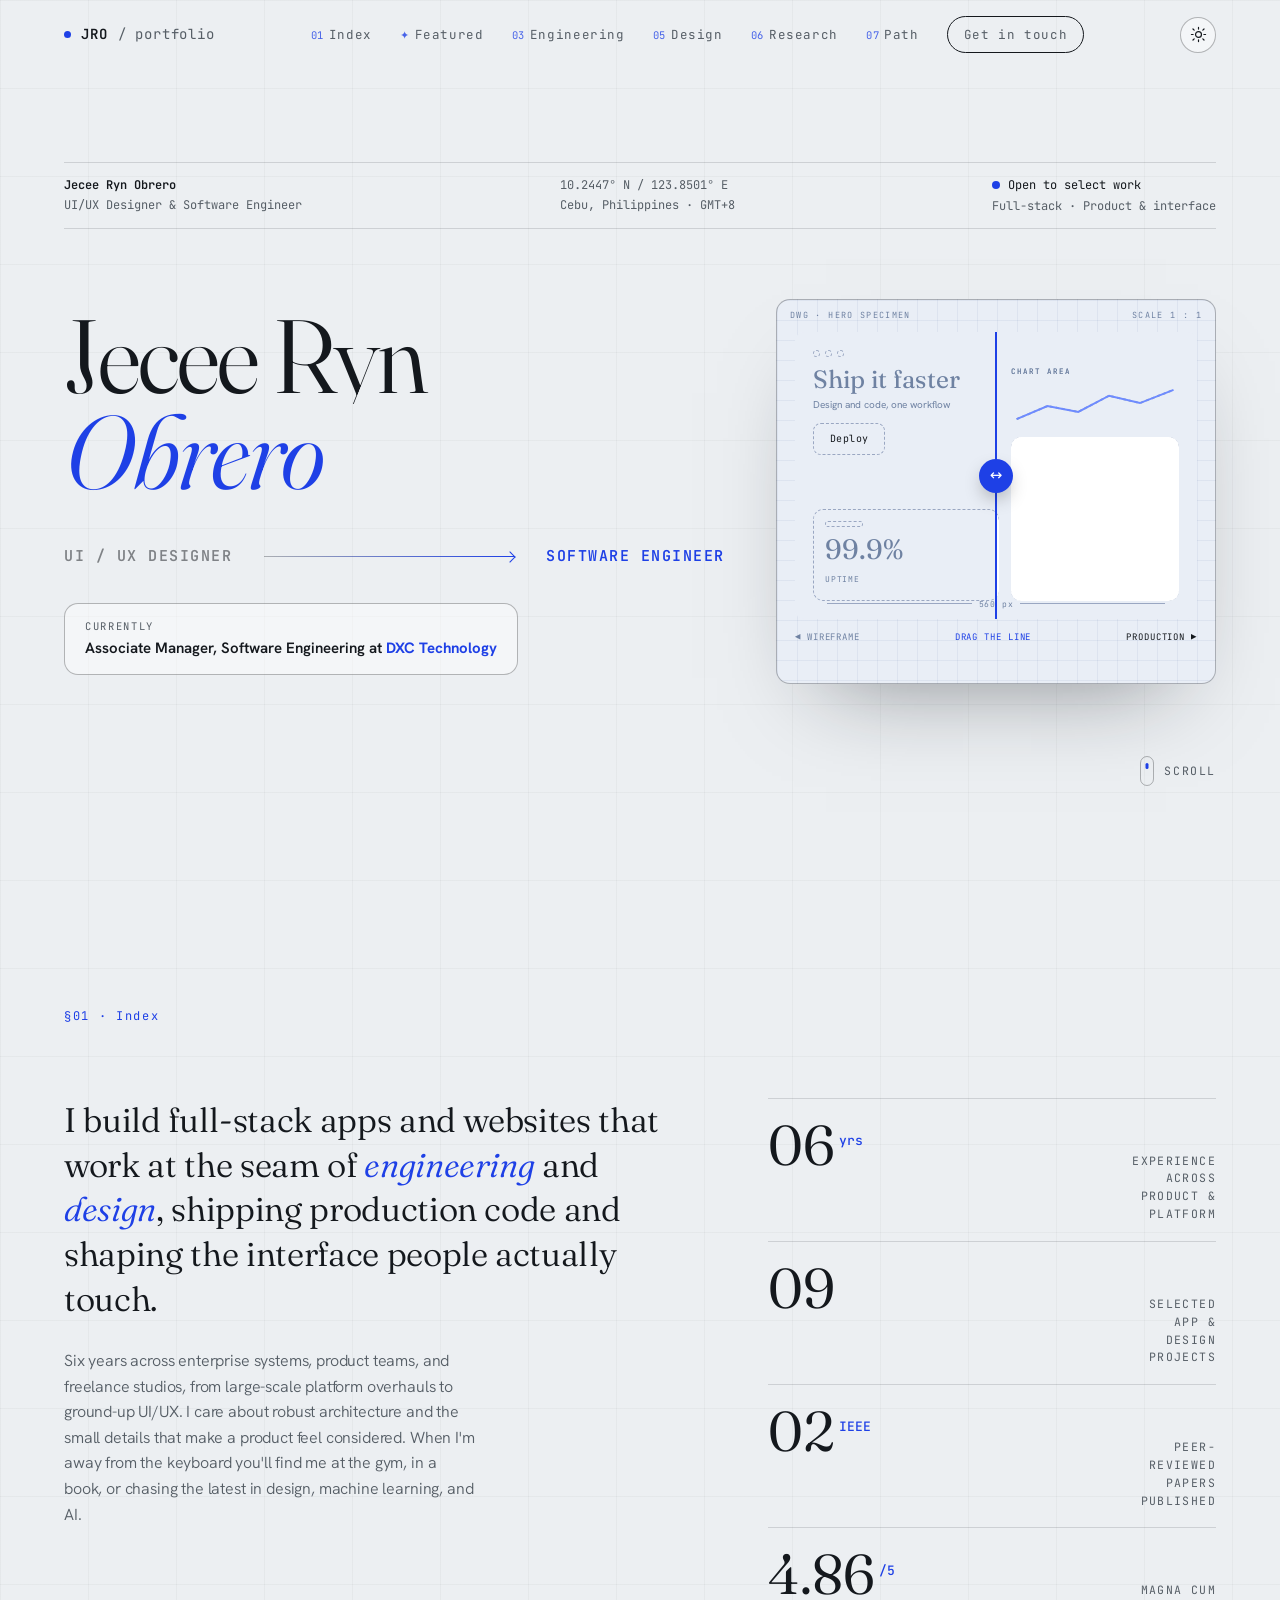
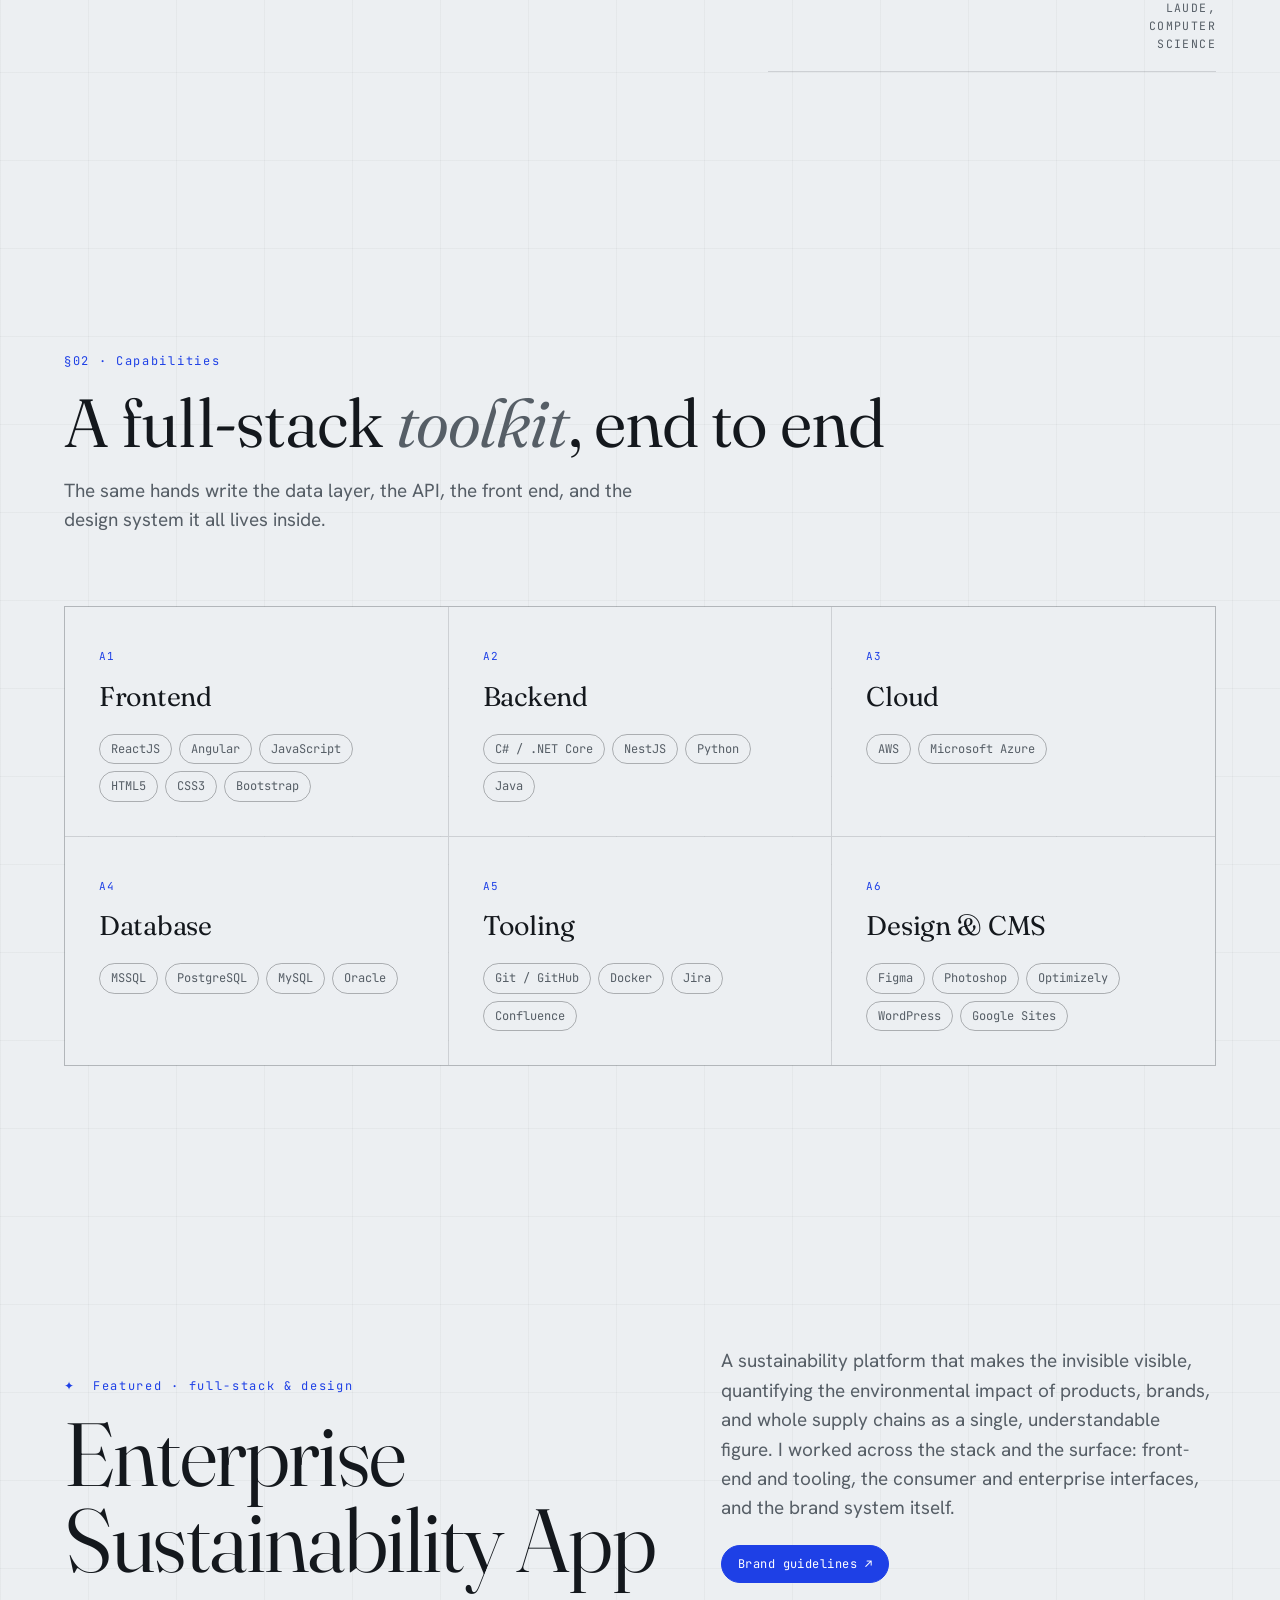
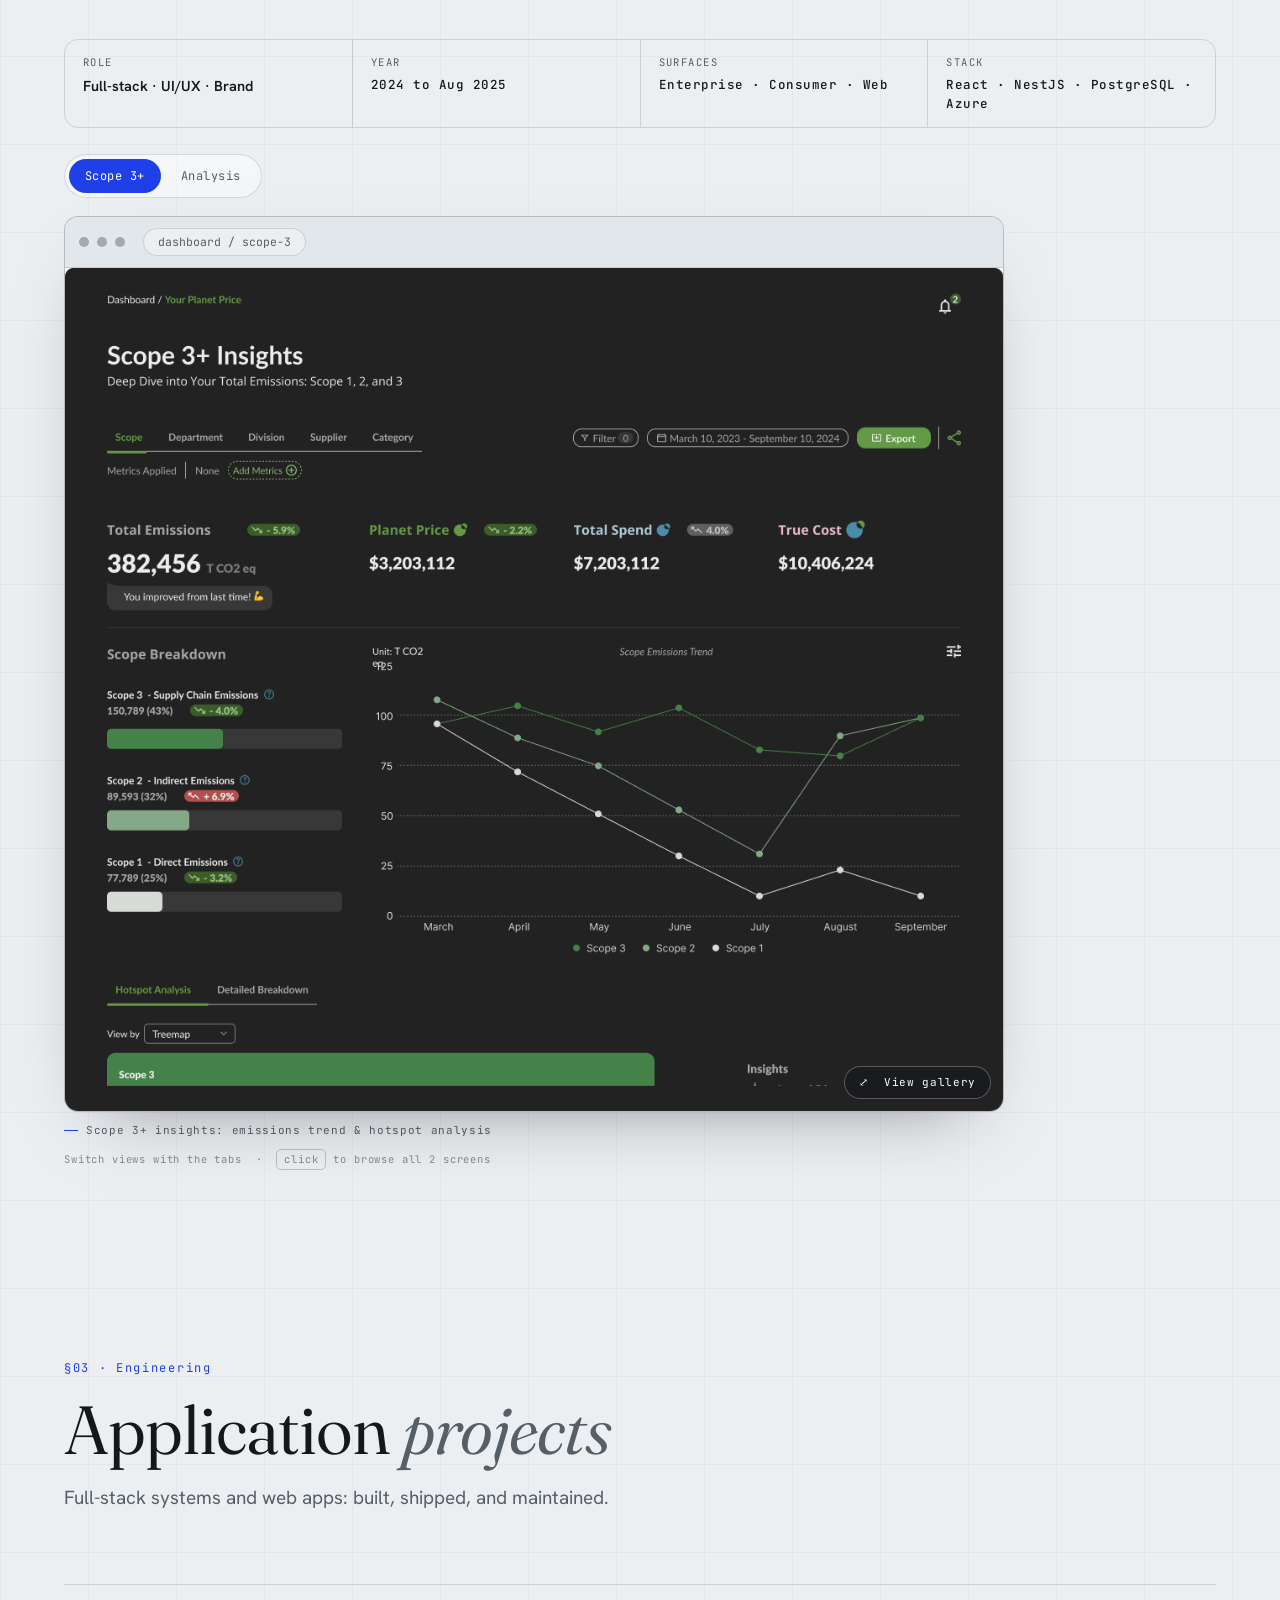
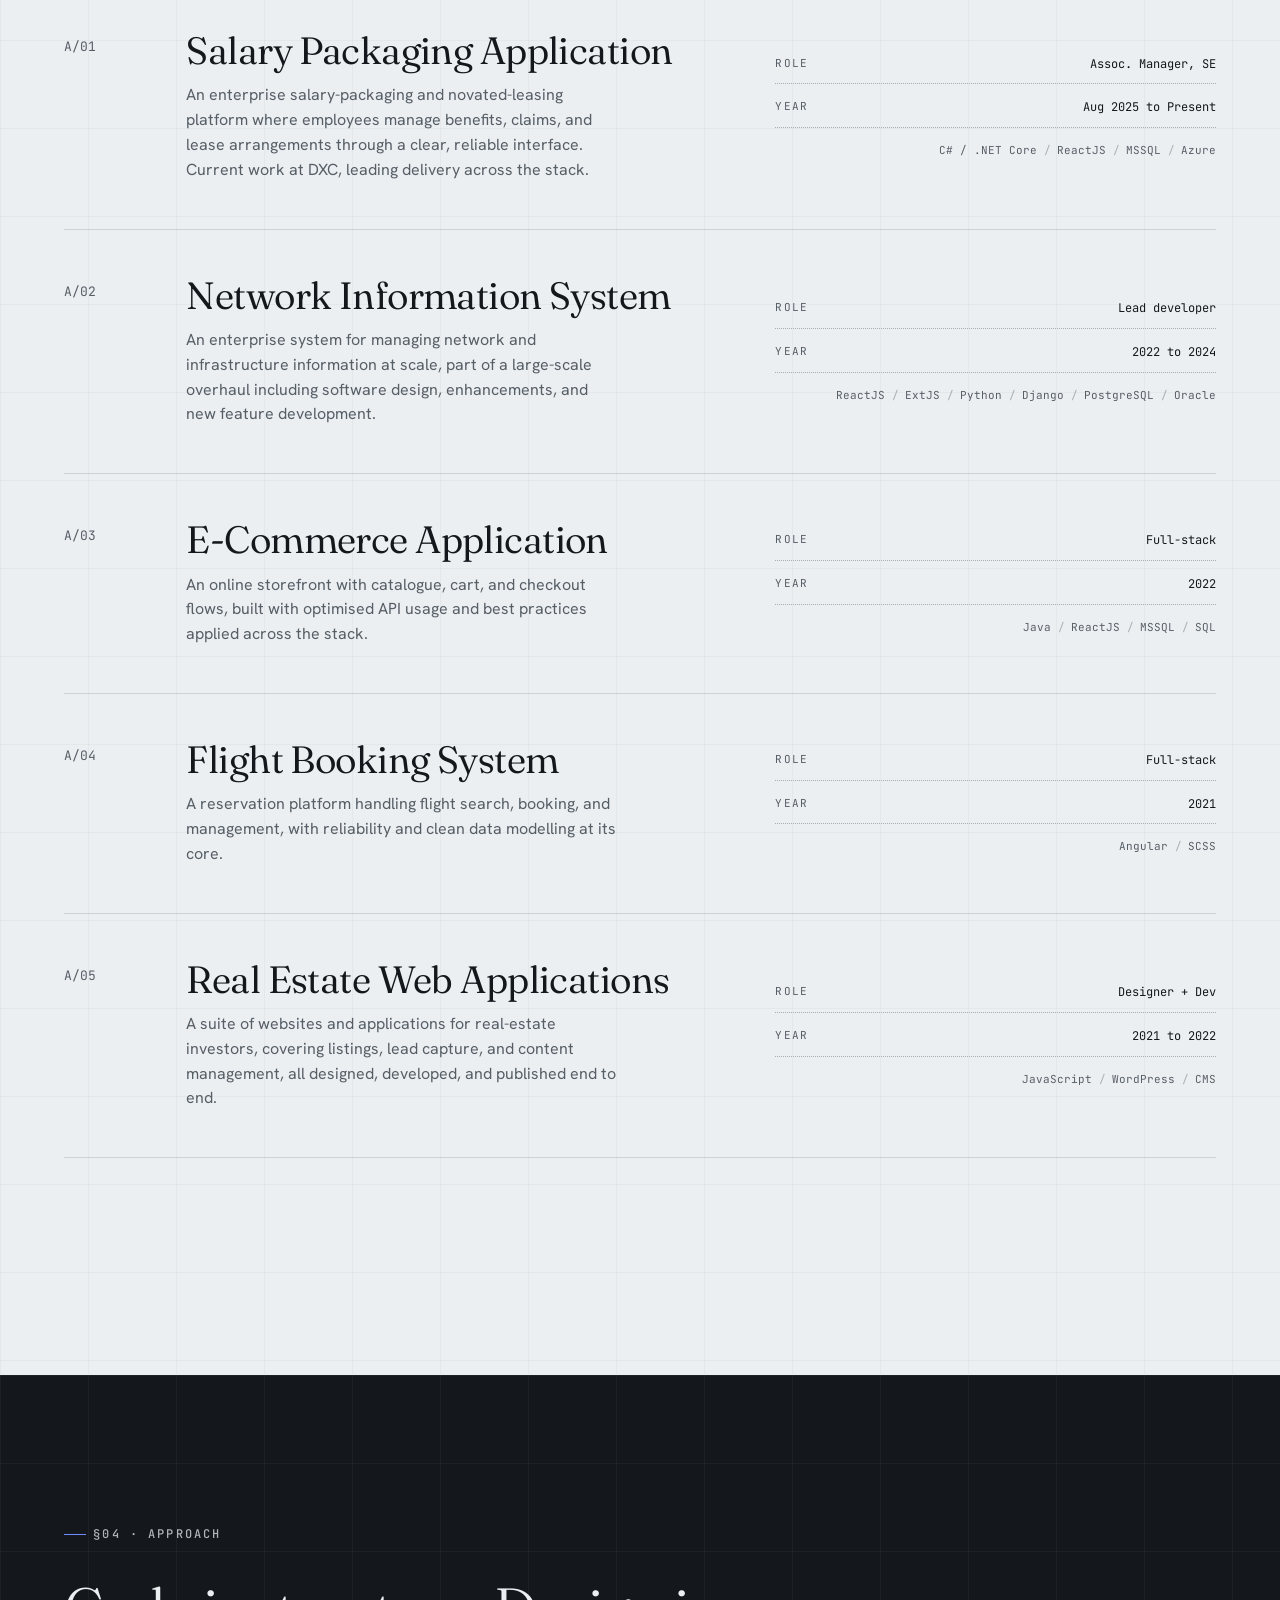
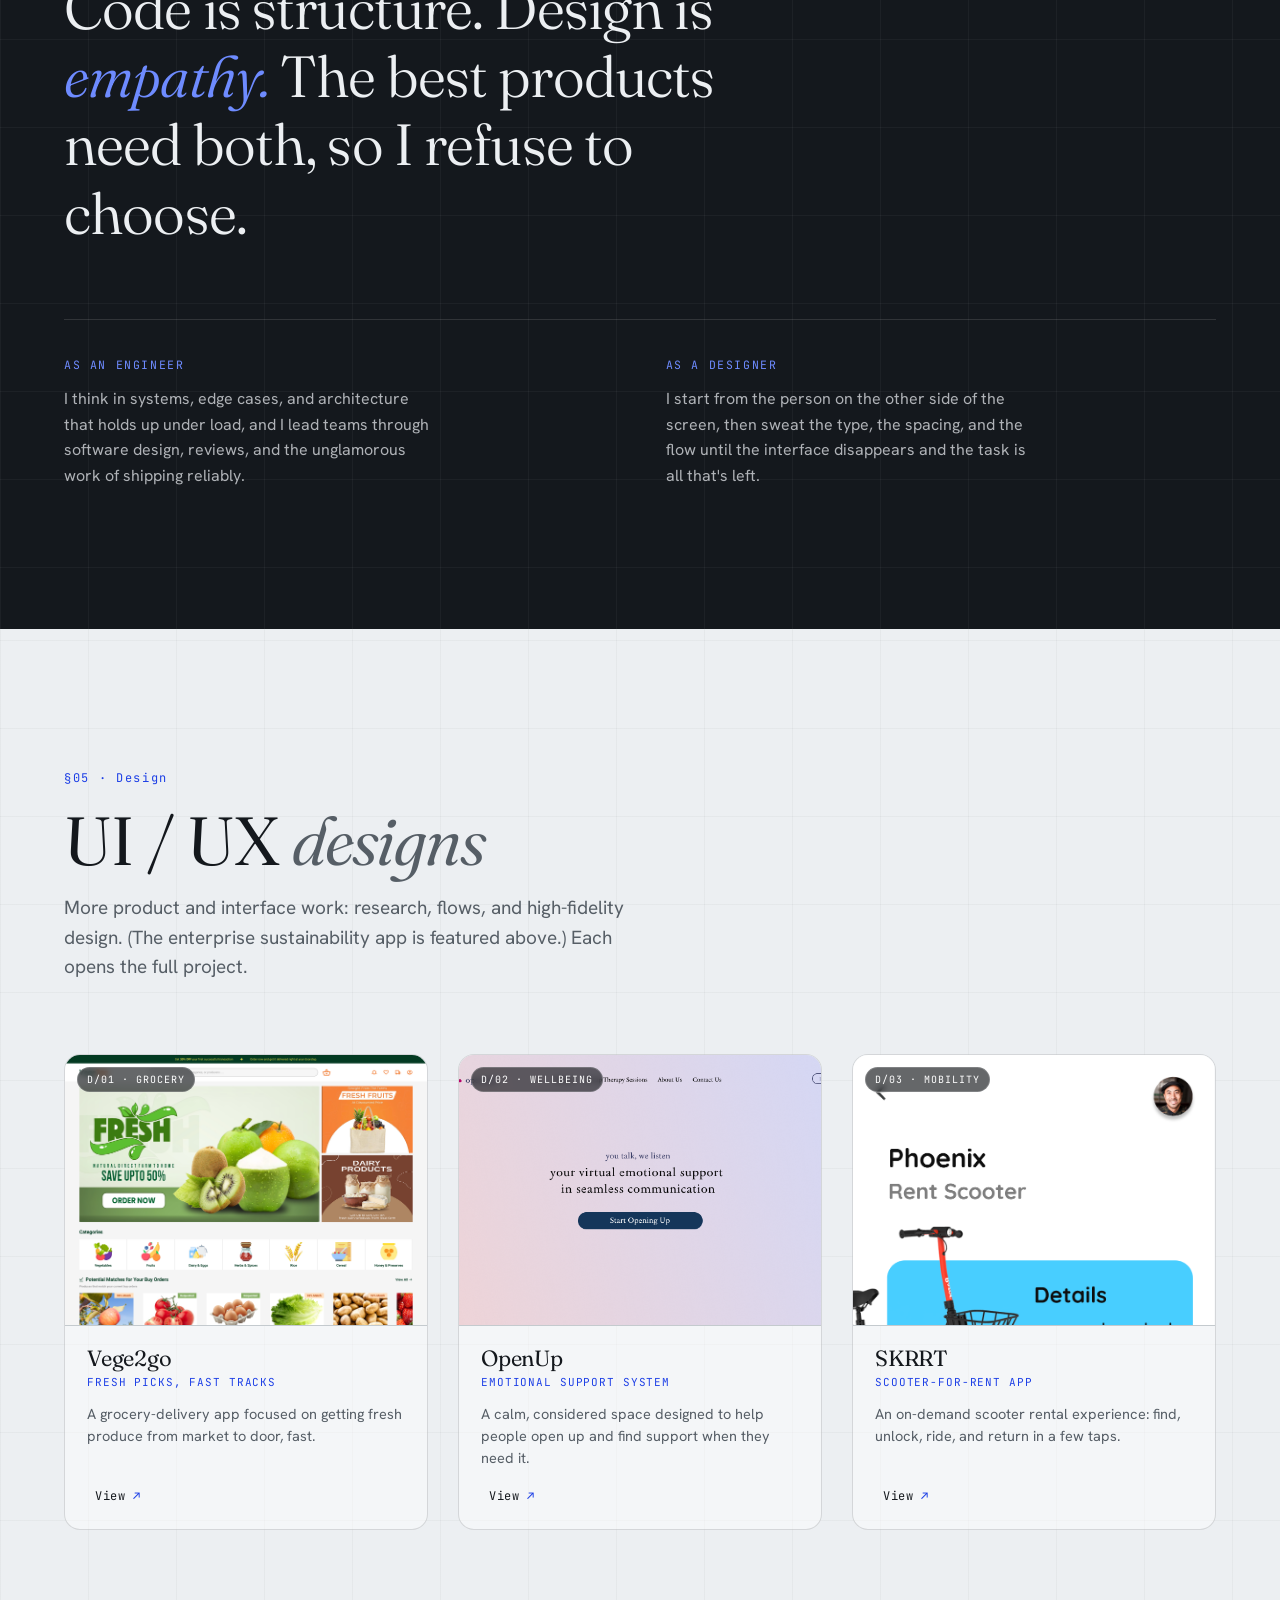
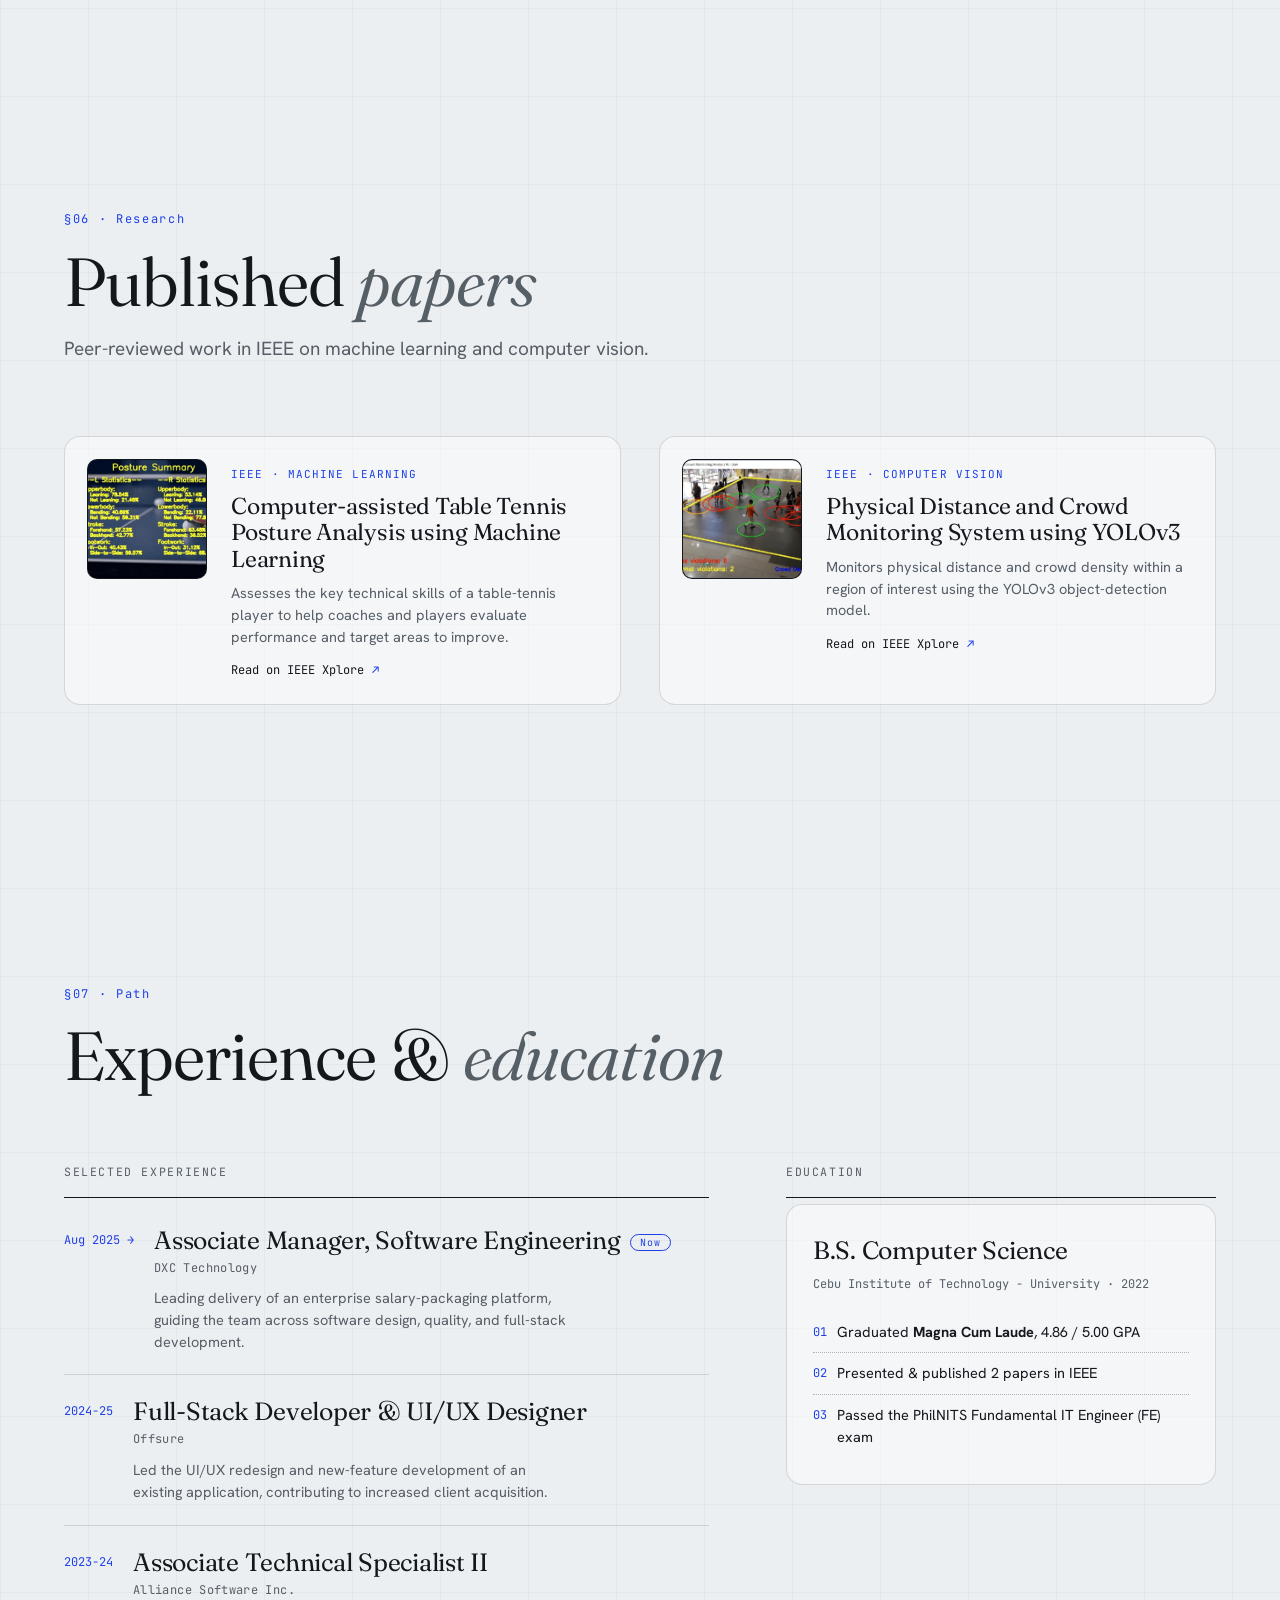
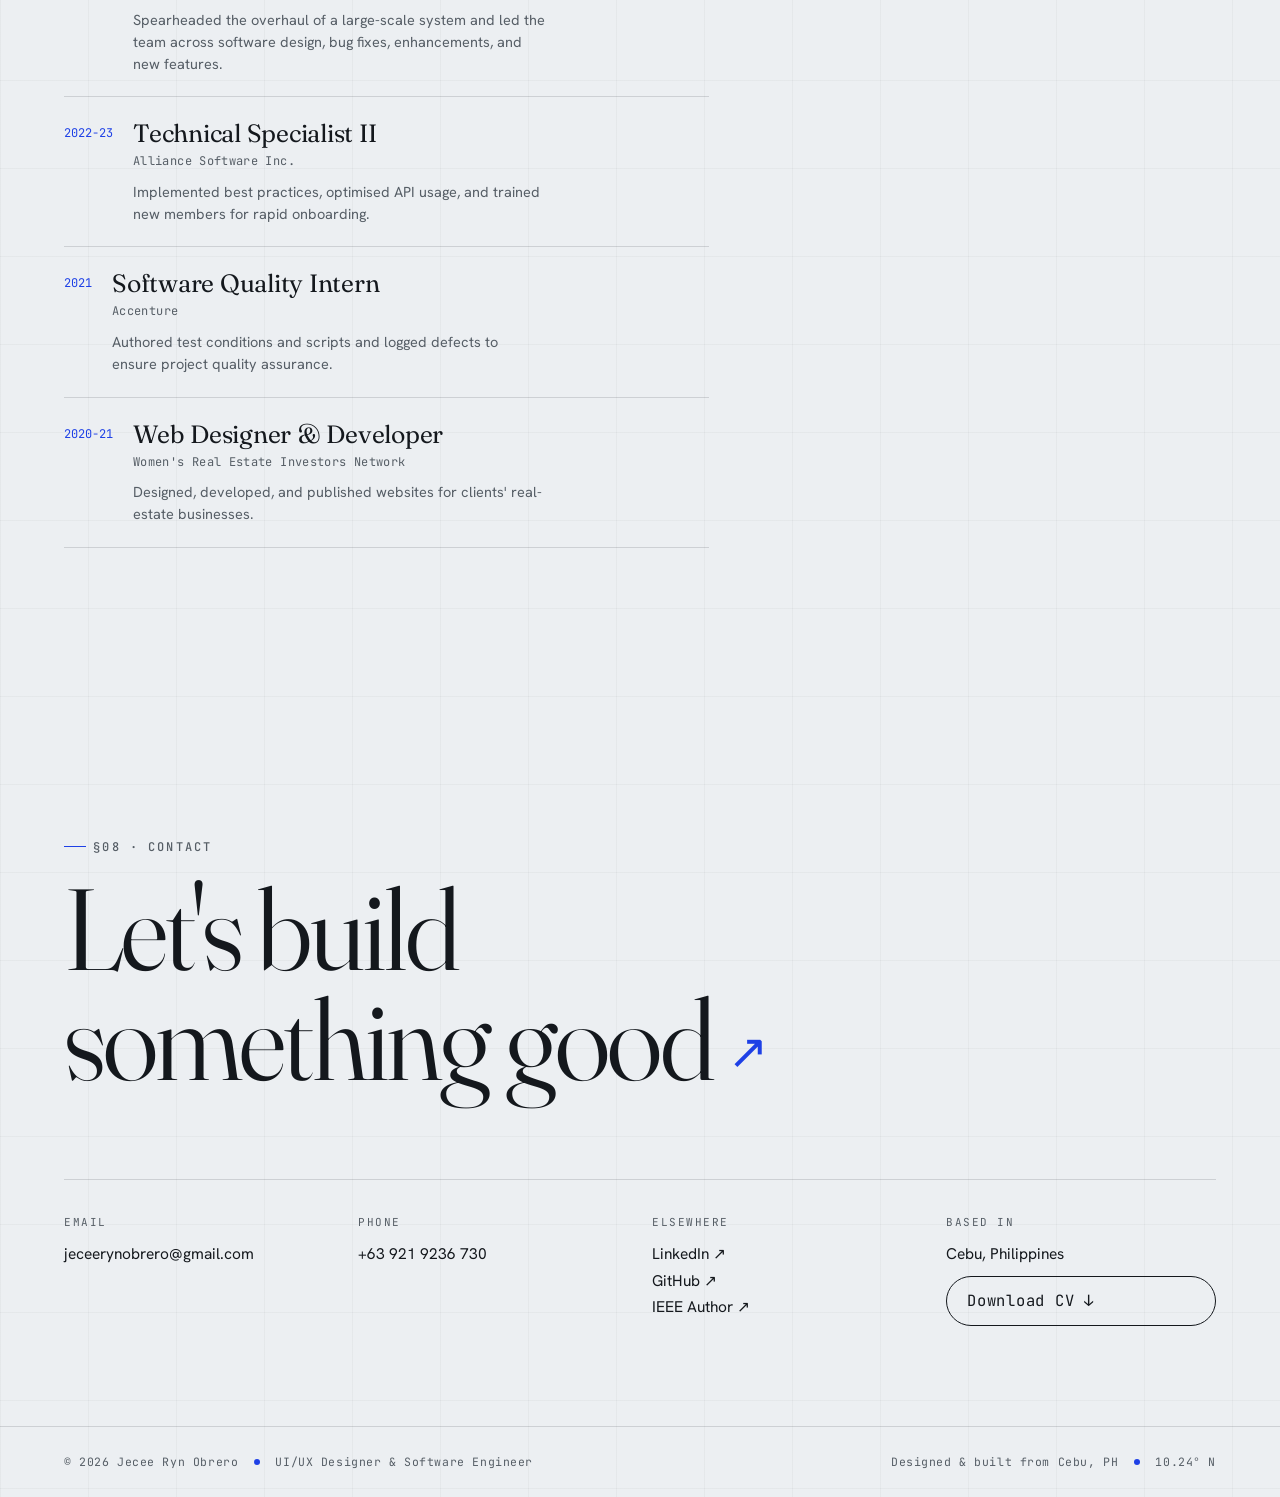
==== commit f792e385: "Update proficiencies and tech stack" ====
--- a/index.html
+++ b/index.html
@@ -778,7 +778,7 @@
       <p class="lede">The same hands write the data layer, the API, the front end, and the design system it all lives inside.</p>
     </div>
     <div class="caps">
-      <div class="cap reveal"><span class="num">A1</span><h3>Frontend</h3><div class="tags"><span>React</span><span>Angular</span><span>JavaScript</span><span>HTML5</span><span>CSS3</span><span>Bootstrap</span></div></div>
+      <div class="cap reveal"><span class="num">A1</span><h3>Frontend</h3><div class="tags"><span>ReactJS</span><span>Angular</span><span>JavaScript</span><span>HTML5</span><span>CSS3</span><span>Bootstrap</span></div></div>
       <div class="cap reveal" data-d="1"><span class="num">A2</span><h3>Backend</h3><div class="tags"><span>C# / .NET Core</span><span>NestJS</span><span>Python</span><span>Java</span></div></div>
       <div class="cap reveal" data-d="2"><span class="num">A3</span><h3>Cloud</h3><div class="tags"><span>AWS</span><span>Microsoft Azure</span></div></div>
       <div class="cap reveal"><span class="num">A4</span><h3>Database</h3><div class="tags"><span>MSSQL</span><span>PostgreSQL</span><span>MySQL</span><span>Oracle</span></div></div>
@@ -843,7 +843,7 @@
         <div class="meta">
           <div class="row"><span class="k">Role</span><span class="v">Assoc. Manager, SE</span></div>
           <div class="row"><span class="k">Year</span><span class="v">Aug 2025 to Present</span></div>
-          <div class="stack"><span>C# / .NET Core</span><span>Angular</span><span>MSSQL</span><span>Azure</span></div>
+          <div class="stack"><span>C# / .NET Core</span><span>ReactJS</span><span>MSSQL</span><span>Azure</span></div>
         </div>
       </article>
 
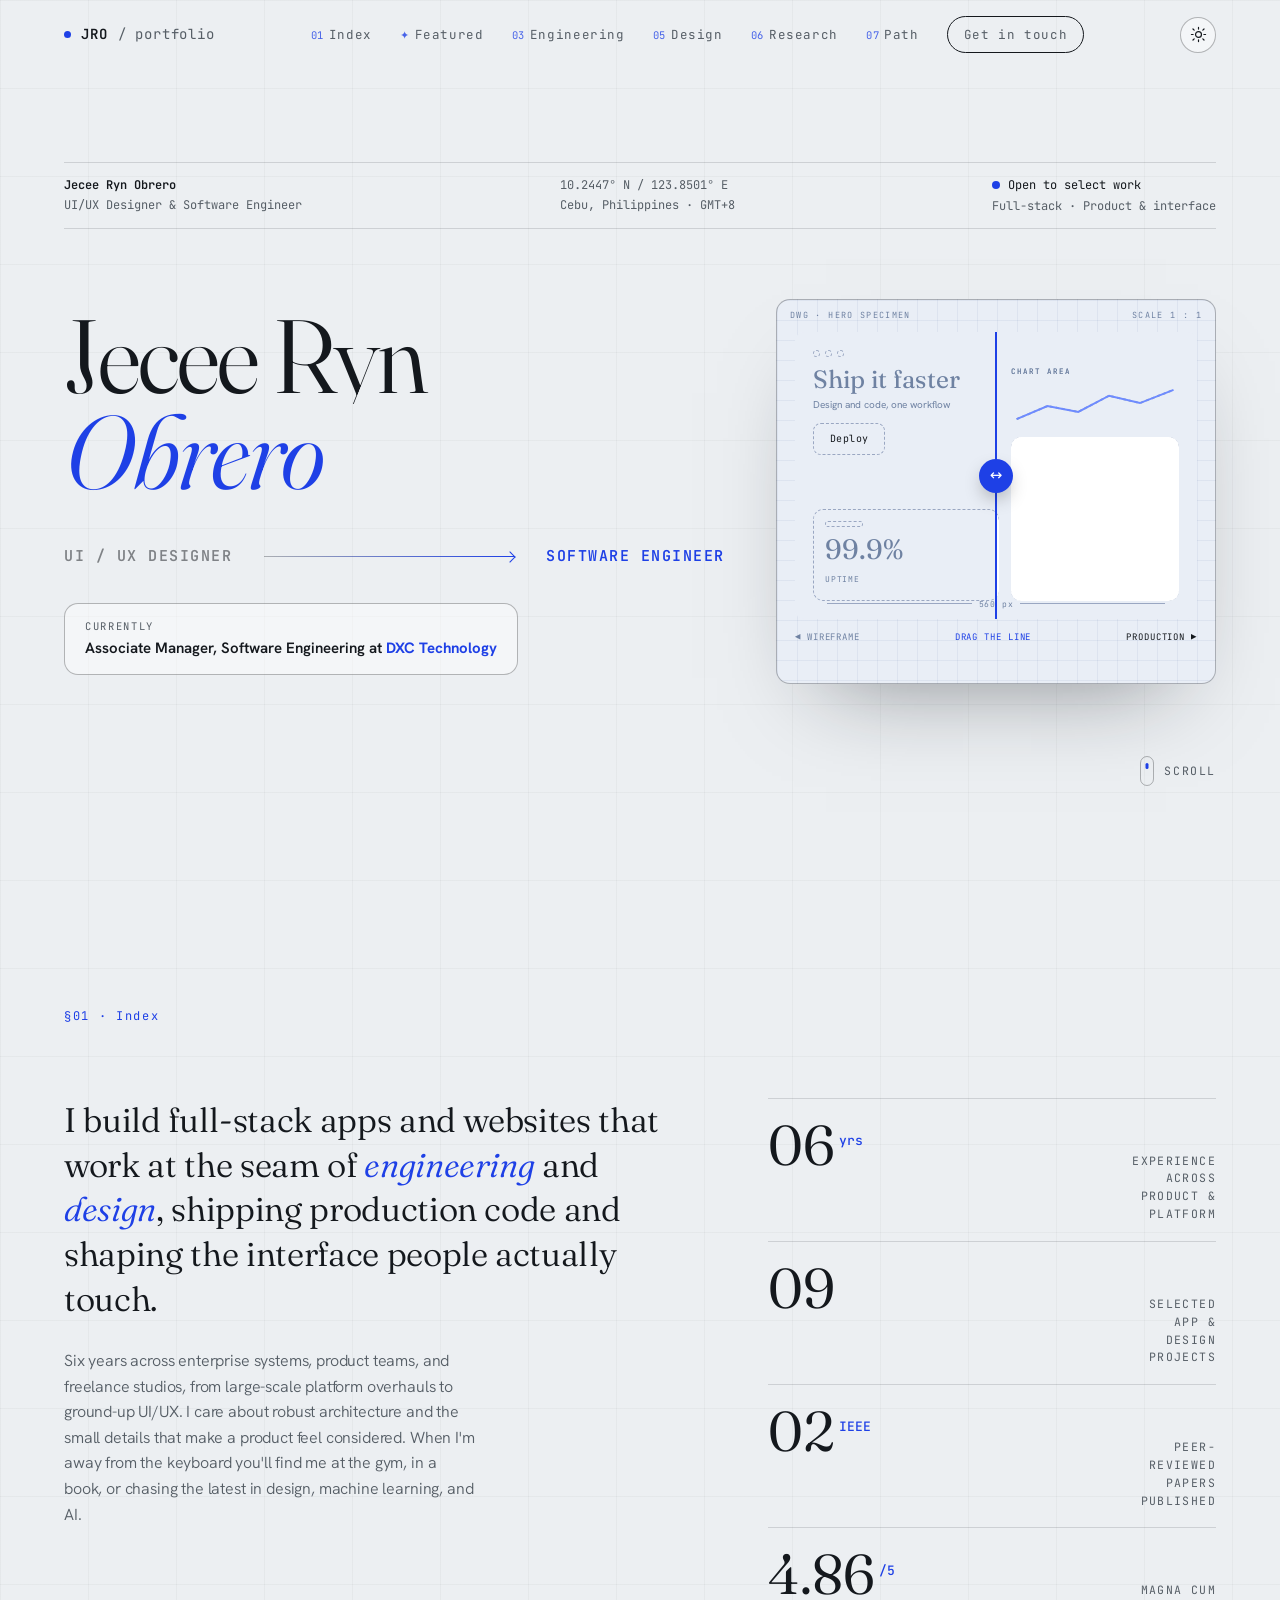
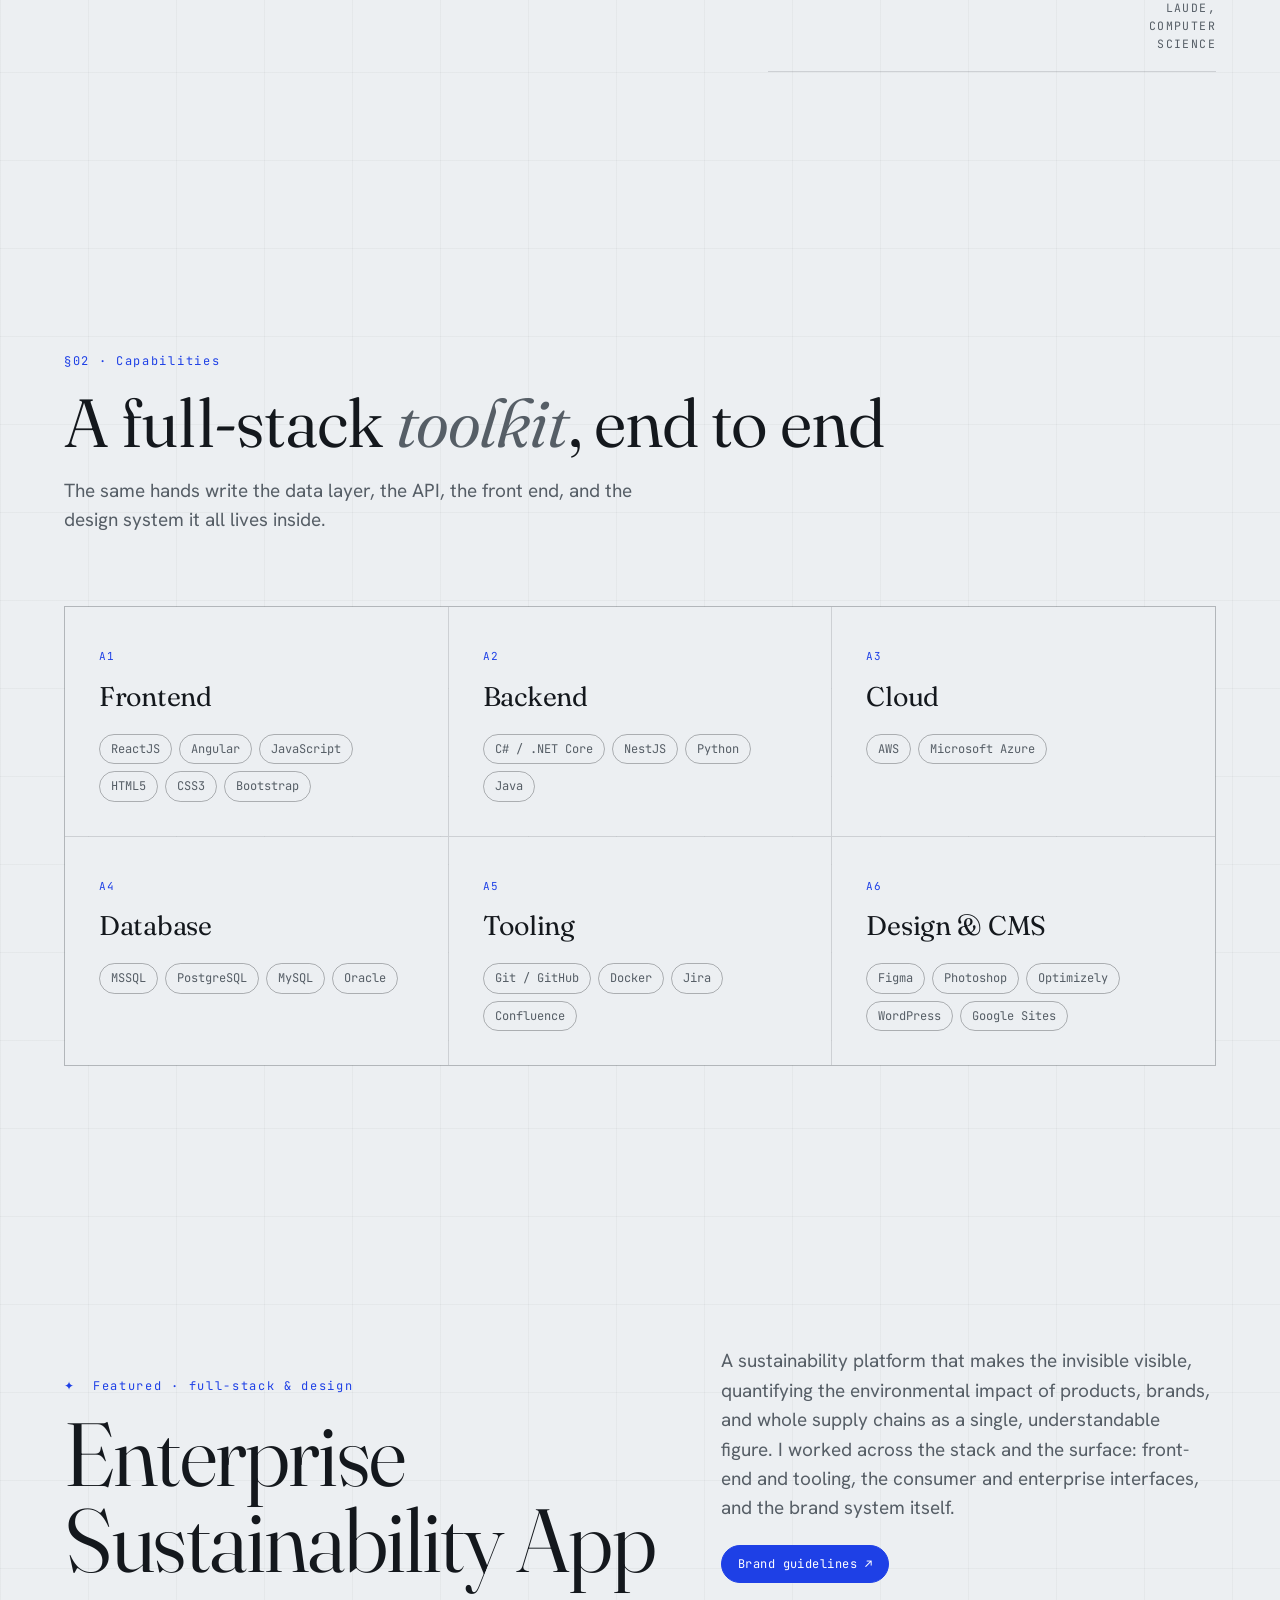
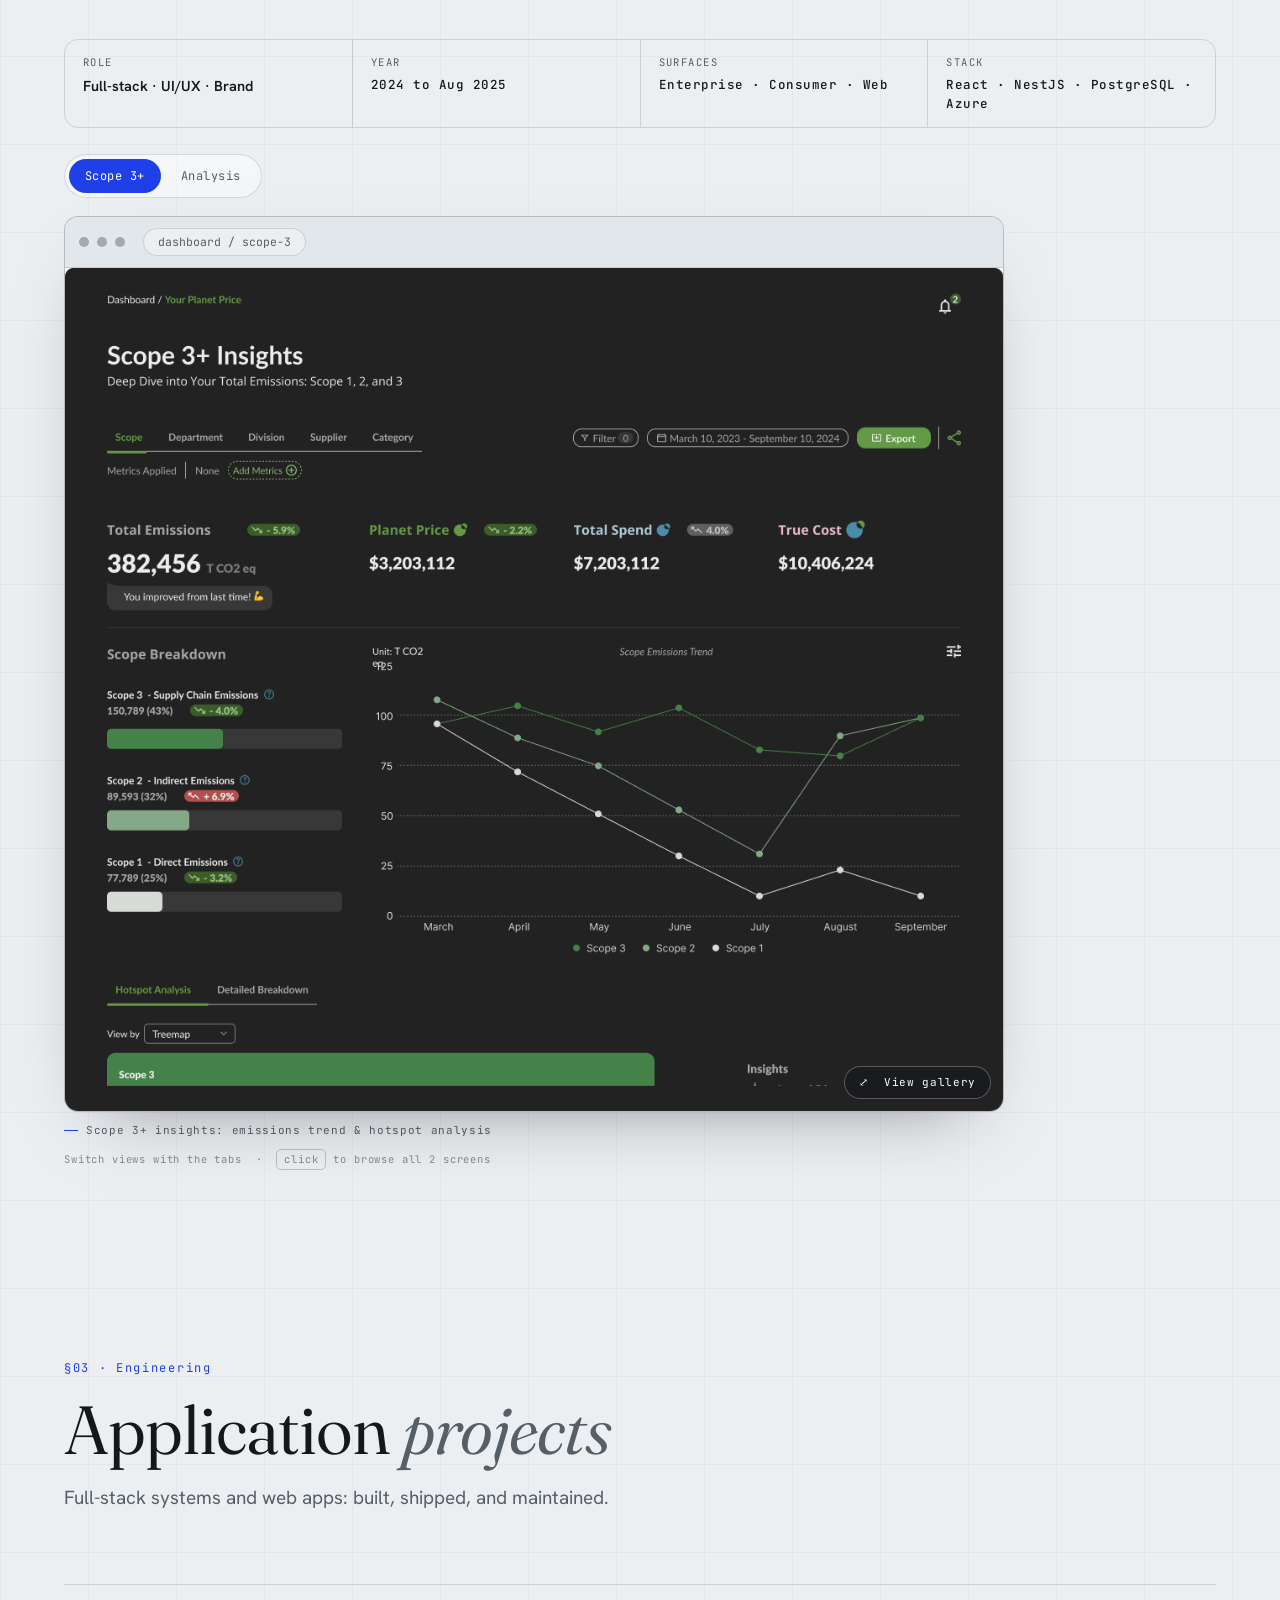
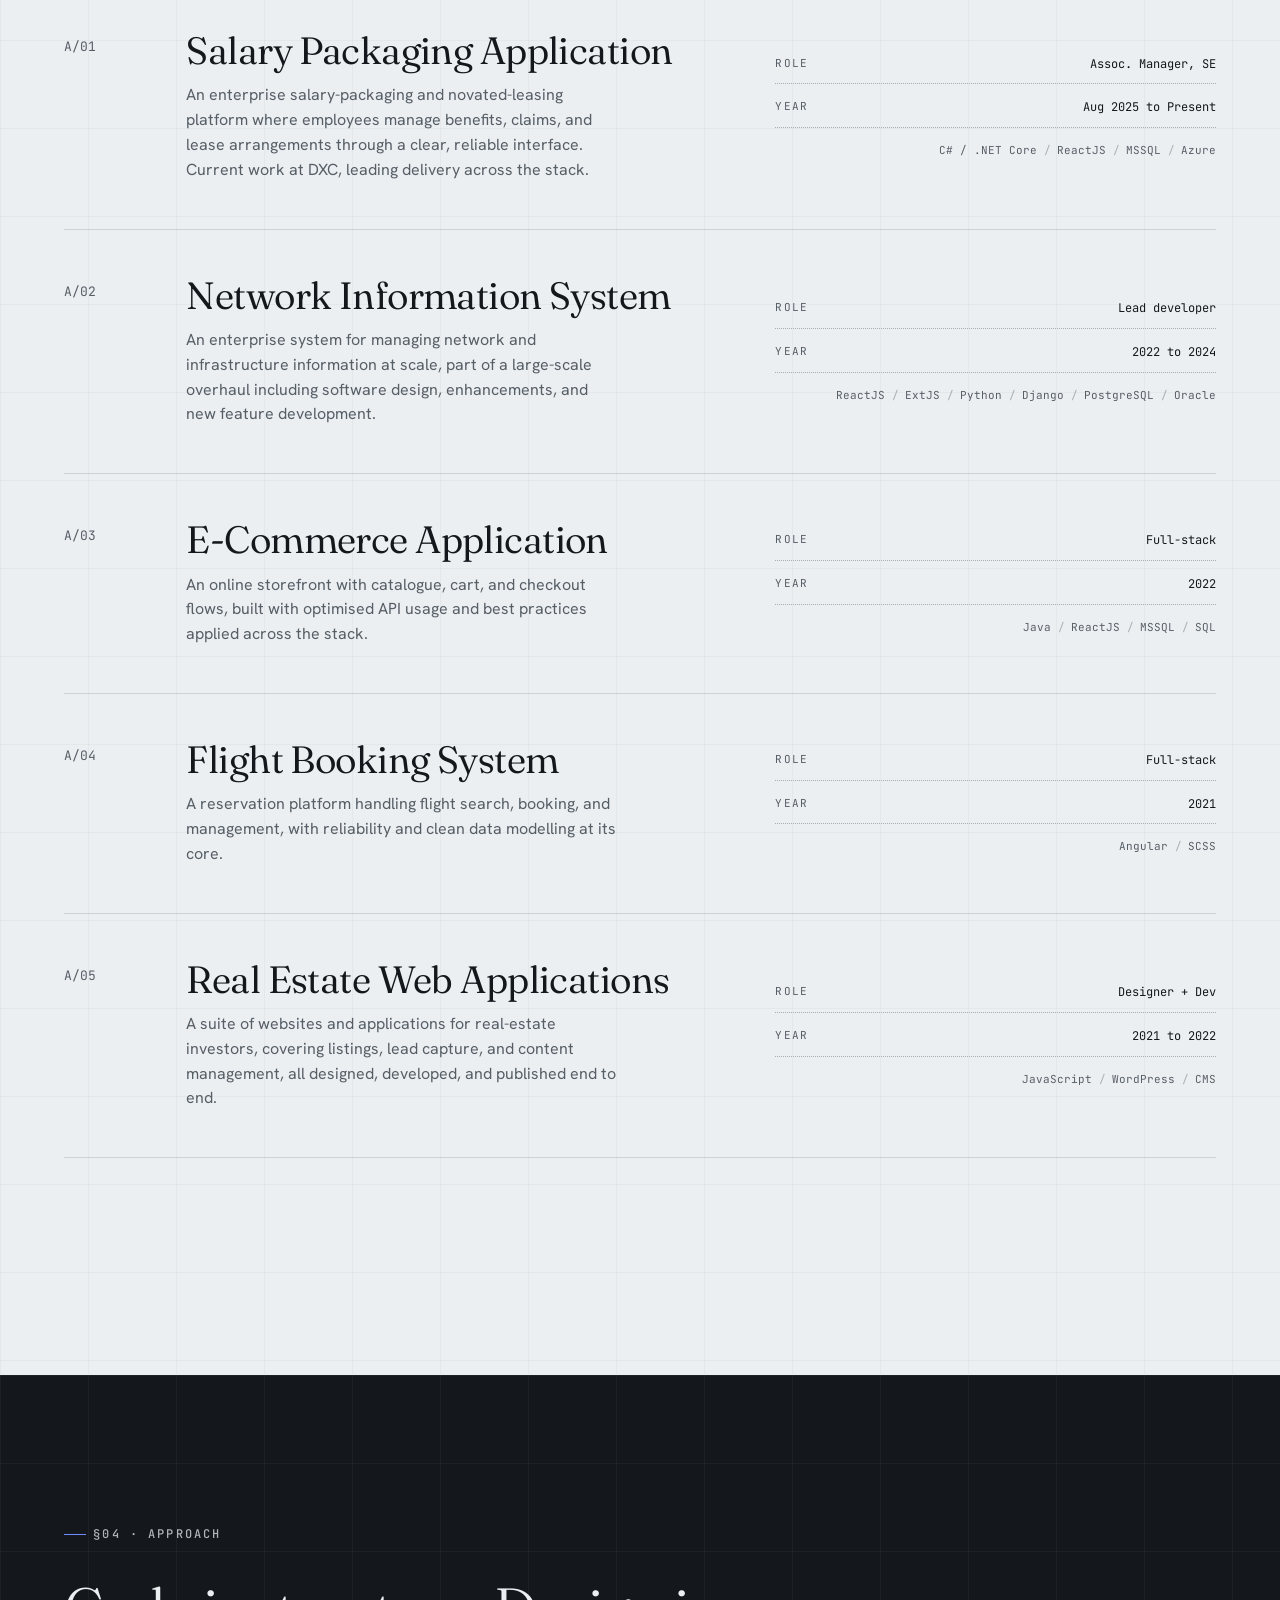
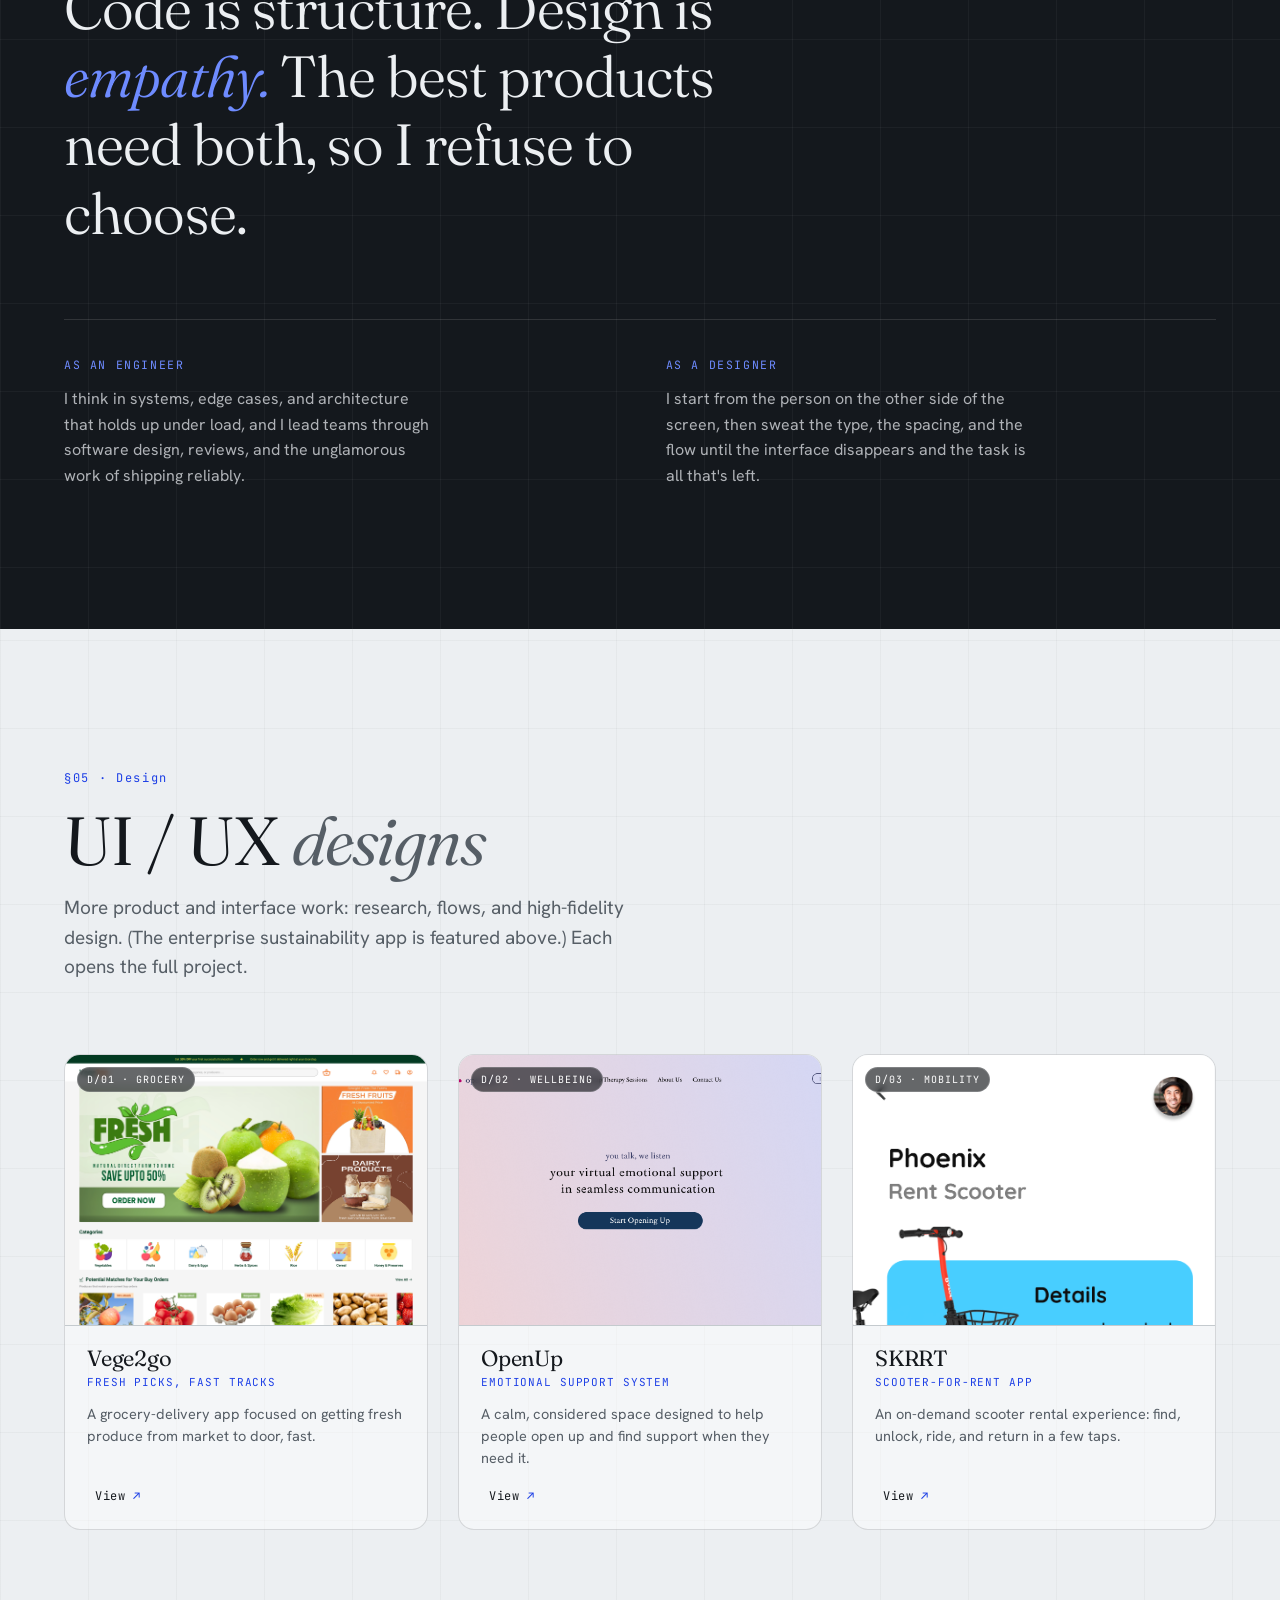
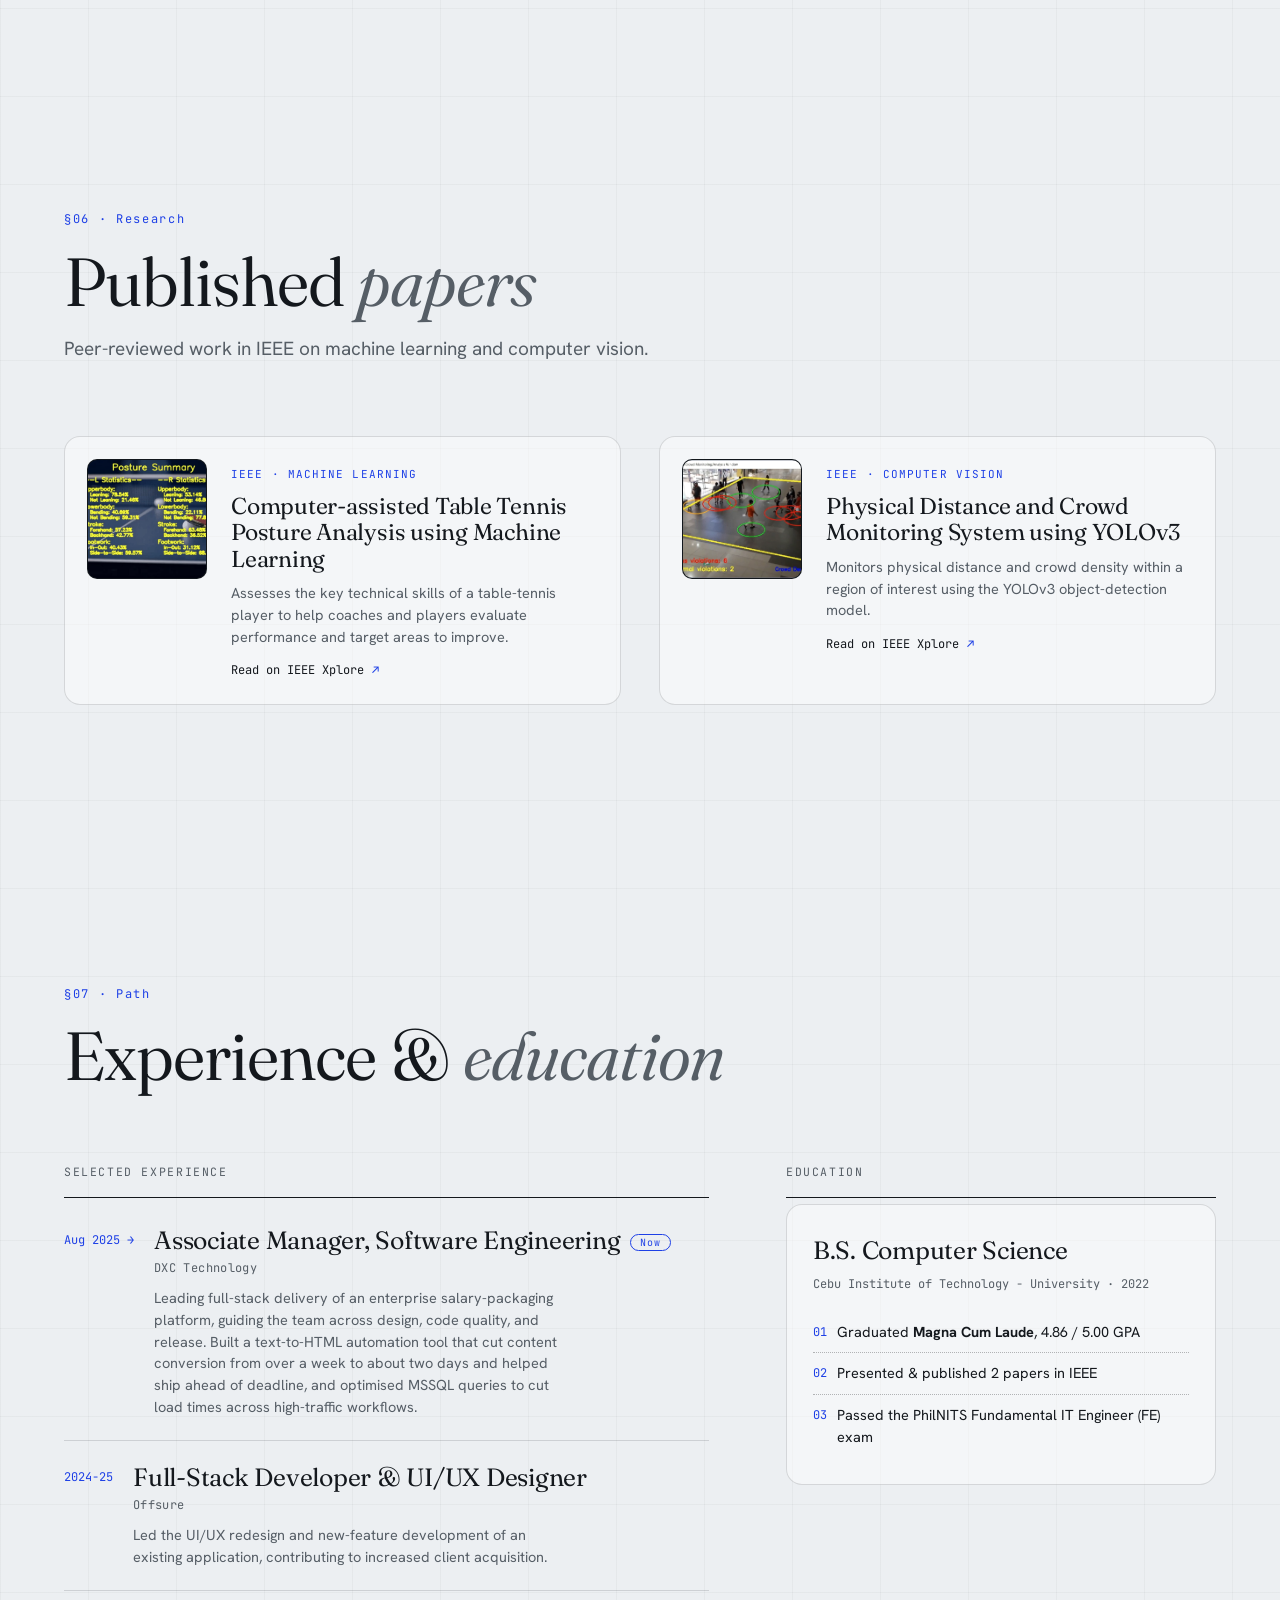
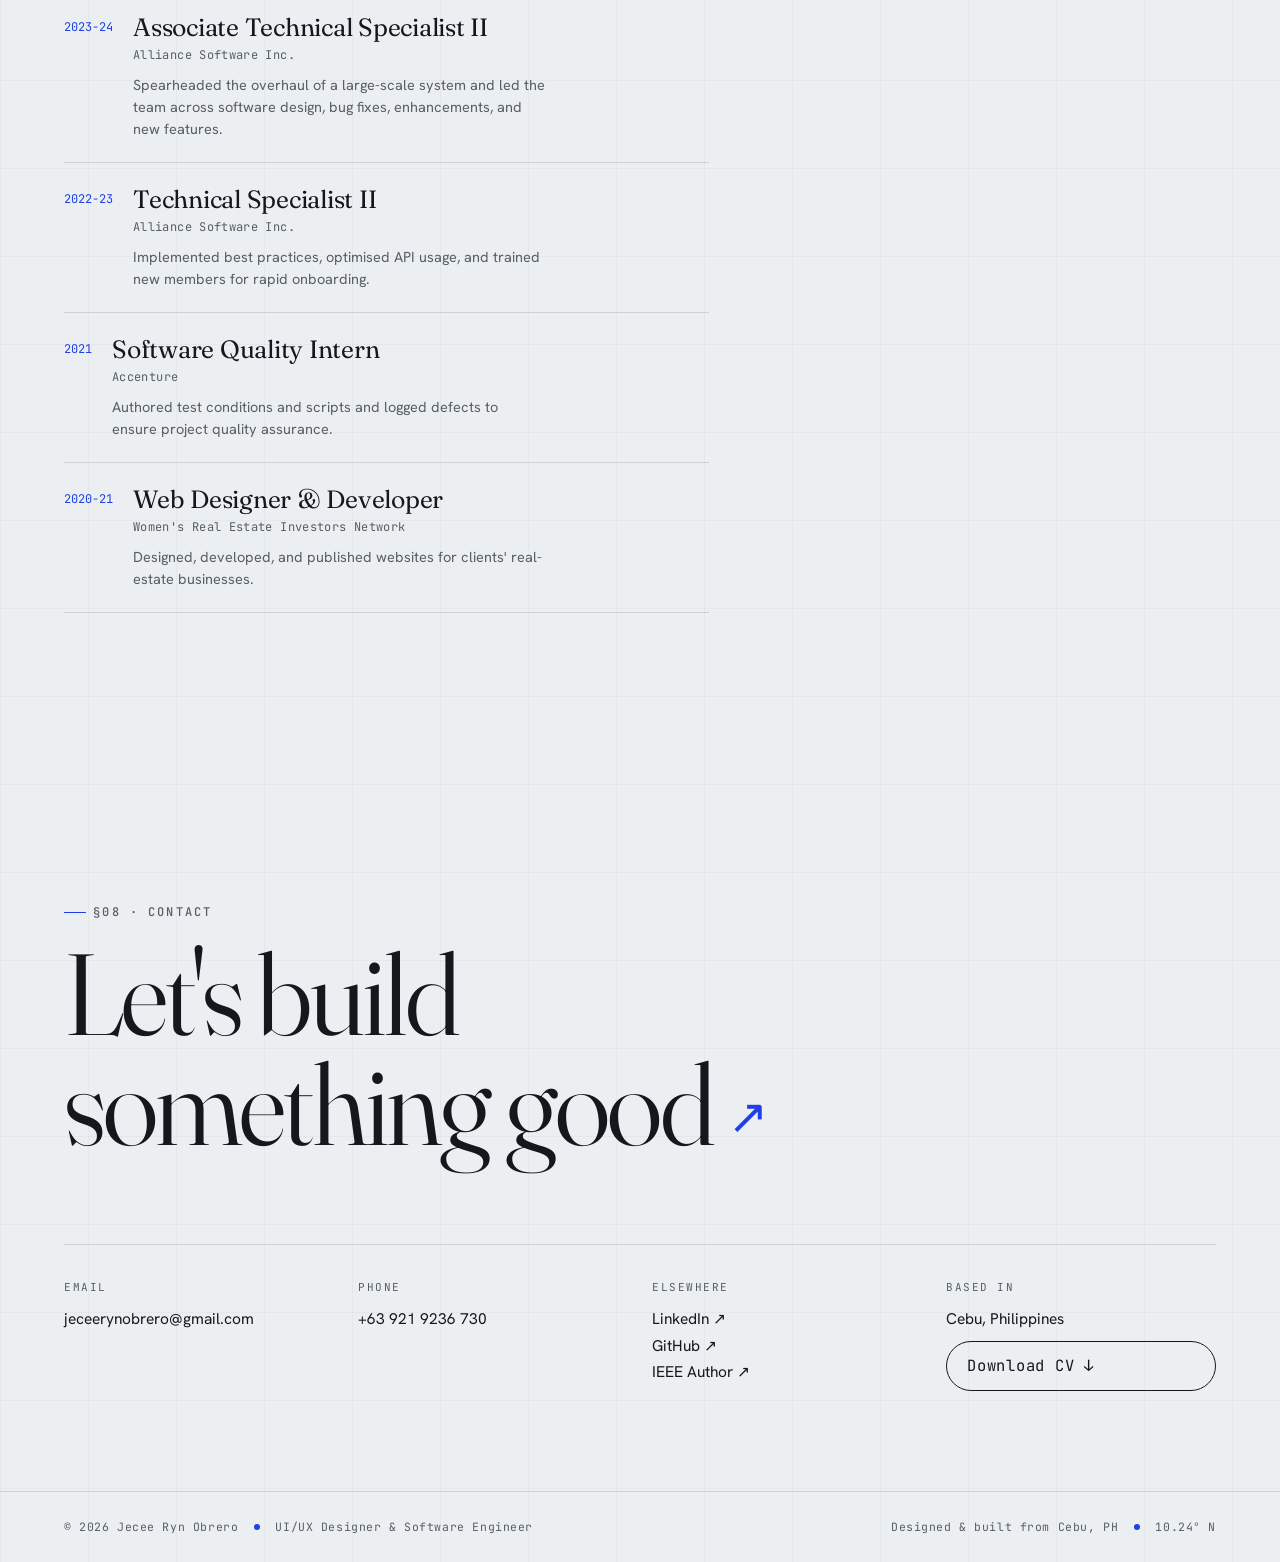
==== commit 82251ec2: "Update resume and portfolio" ====
--- a/index.html
+++ b/index.html
@@ -985,7 +985,7 @@
     <div class="traj">
       <div class="reveal">
         <div class="col-head">Selected experience</div>
-        <article class="job"><span class="yr">Aug 2025 →</span><div><h3>Associate Manager, Software Engineering<span class="now">Now</span></h3><div class="org">DXC Technology</div><p>Leading delivery of an enterprise salary-packaging platform, guiding the team across software design, quality, and full-stack development.</p></div></article>
+        <article class="job"><span class="yr">Aug 2025 →</span><div><h3>Associate Manager, Software Engineering<span class="now">Now</span></h3><div class="org">DXC Technology</div><p>Leading full-stack delivery of an enterprise salary-packaging platform, guiding the team across design, code quality, and release. Built a text-to-HTML automation tool that cut content conversion from over a week to about two days and helped ship ahead of deadline, and optimised MSSQL queries to cut load times across high-traffic workflows.</p></div></article>
         <article class="job"><span class="yr">2024-25</span><div><h3>Full-Stack Developer &amp; UI/UX Designer</h3><div class="org">Offsure</div><p>Led the UI/UX redesign and new-feature development of an existing application, contributing to increased client acquisition.</p></div></article>
         <article class="job"><span class="yr">2023-24</span><div><h3>Associate Technical Specialist II</h3><div class="org">Alliance Software Inc.</div><p>Spearheaded the overhaul of a large-scale system and led the team across software design, bug fixes, enhancements, and new features.</p></div></article>
         <article class="job"><span class="yr">2022-23</span><div><h3>Technical Specialist II</h3><div class="org">Alliance Software Inc.</div><p>Implemented best practices, optimised API usage, and trained new members for rapid onboarding.</p></div></article>
